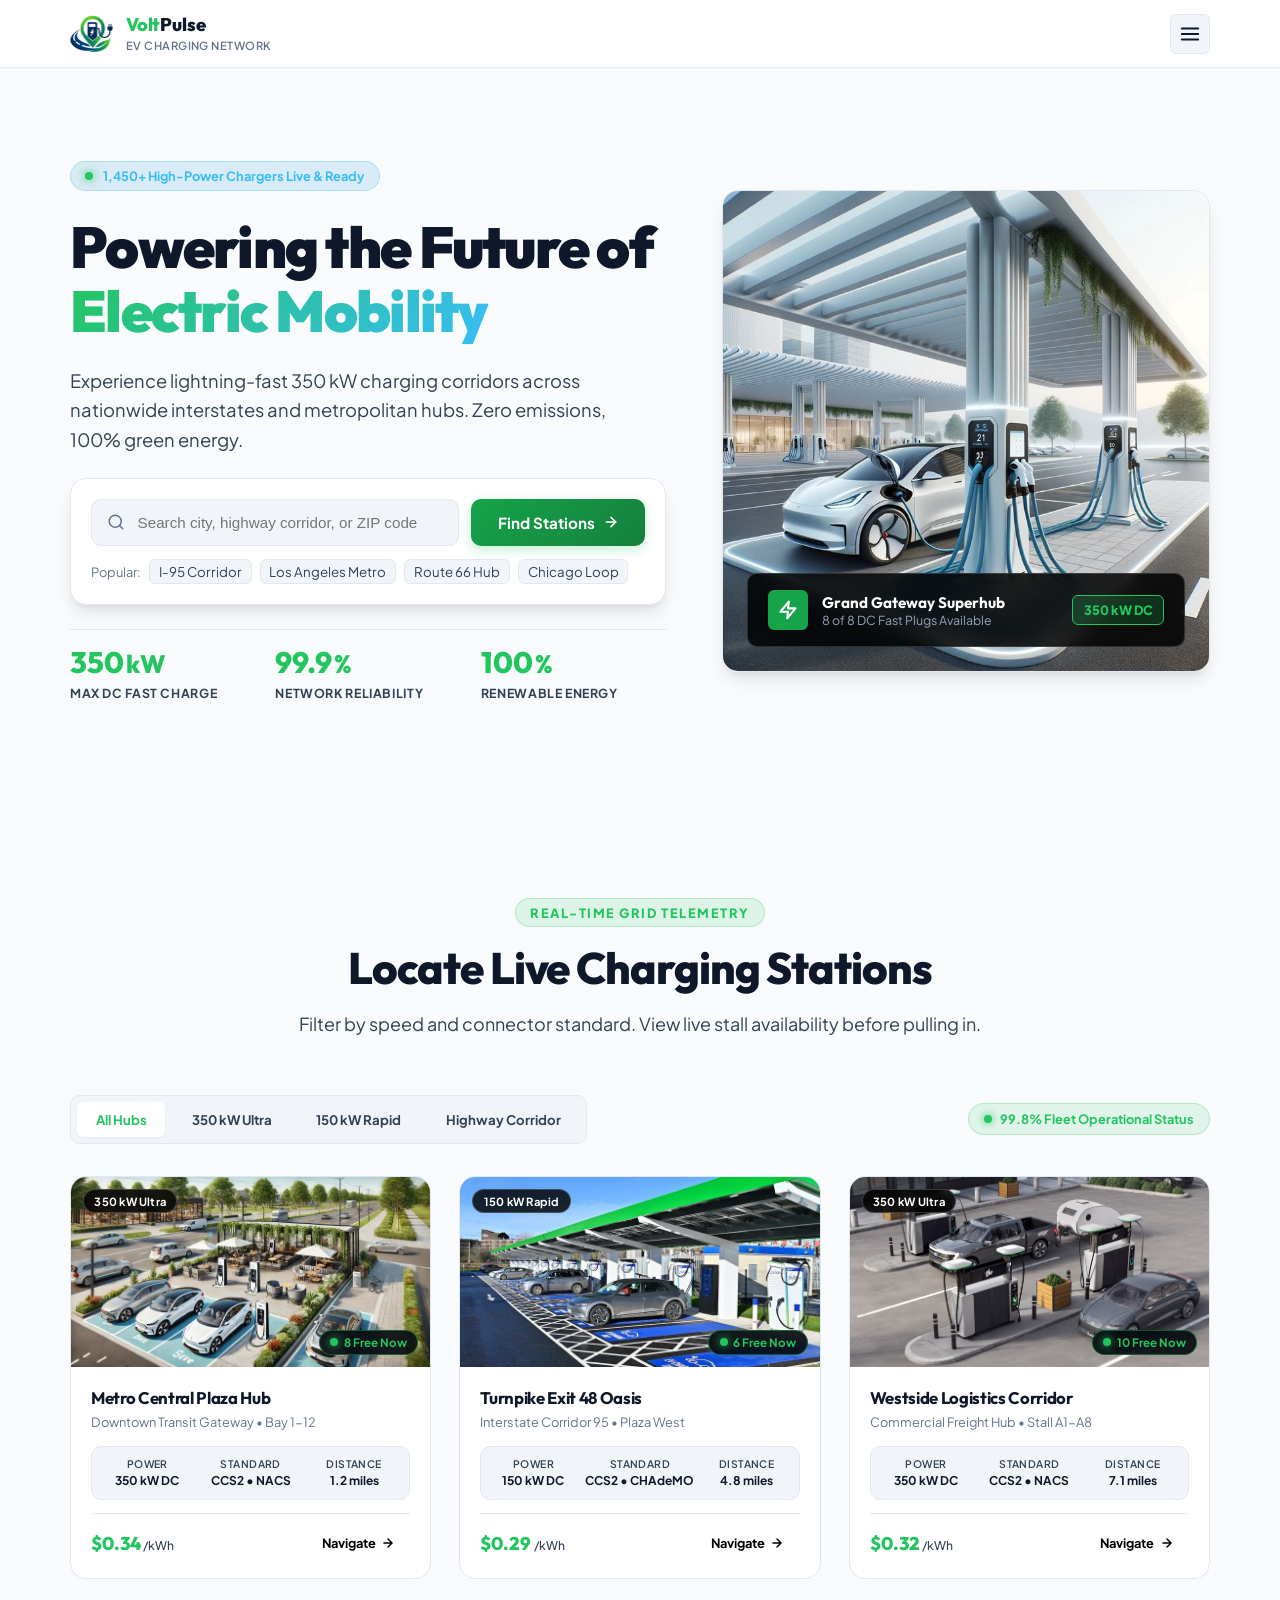
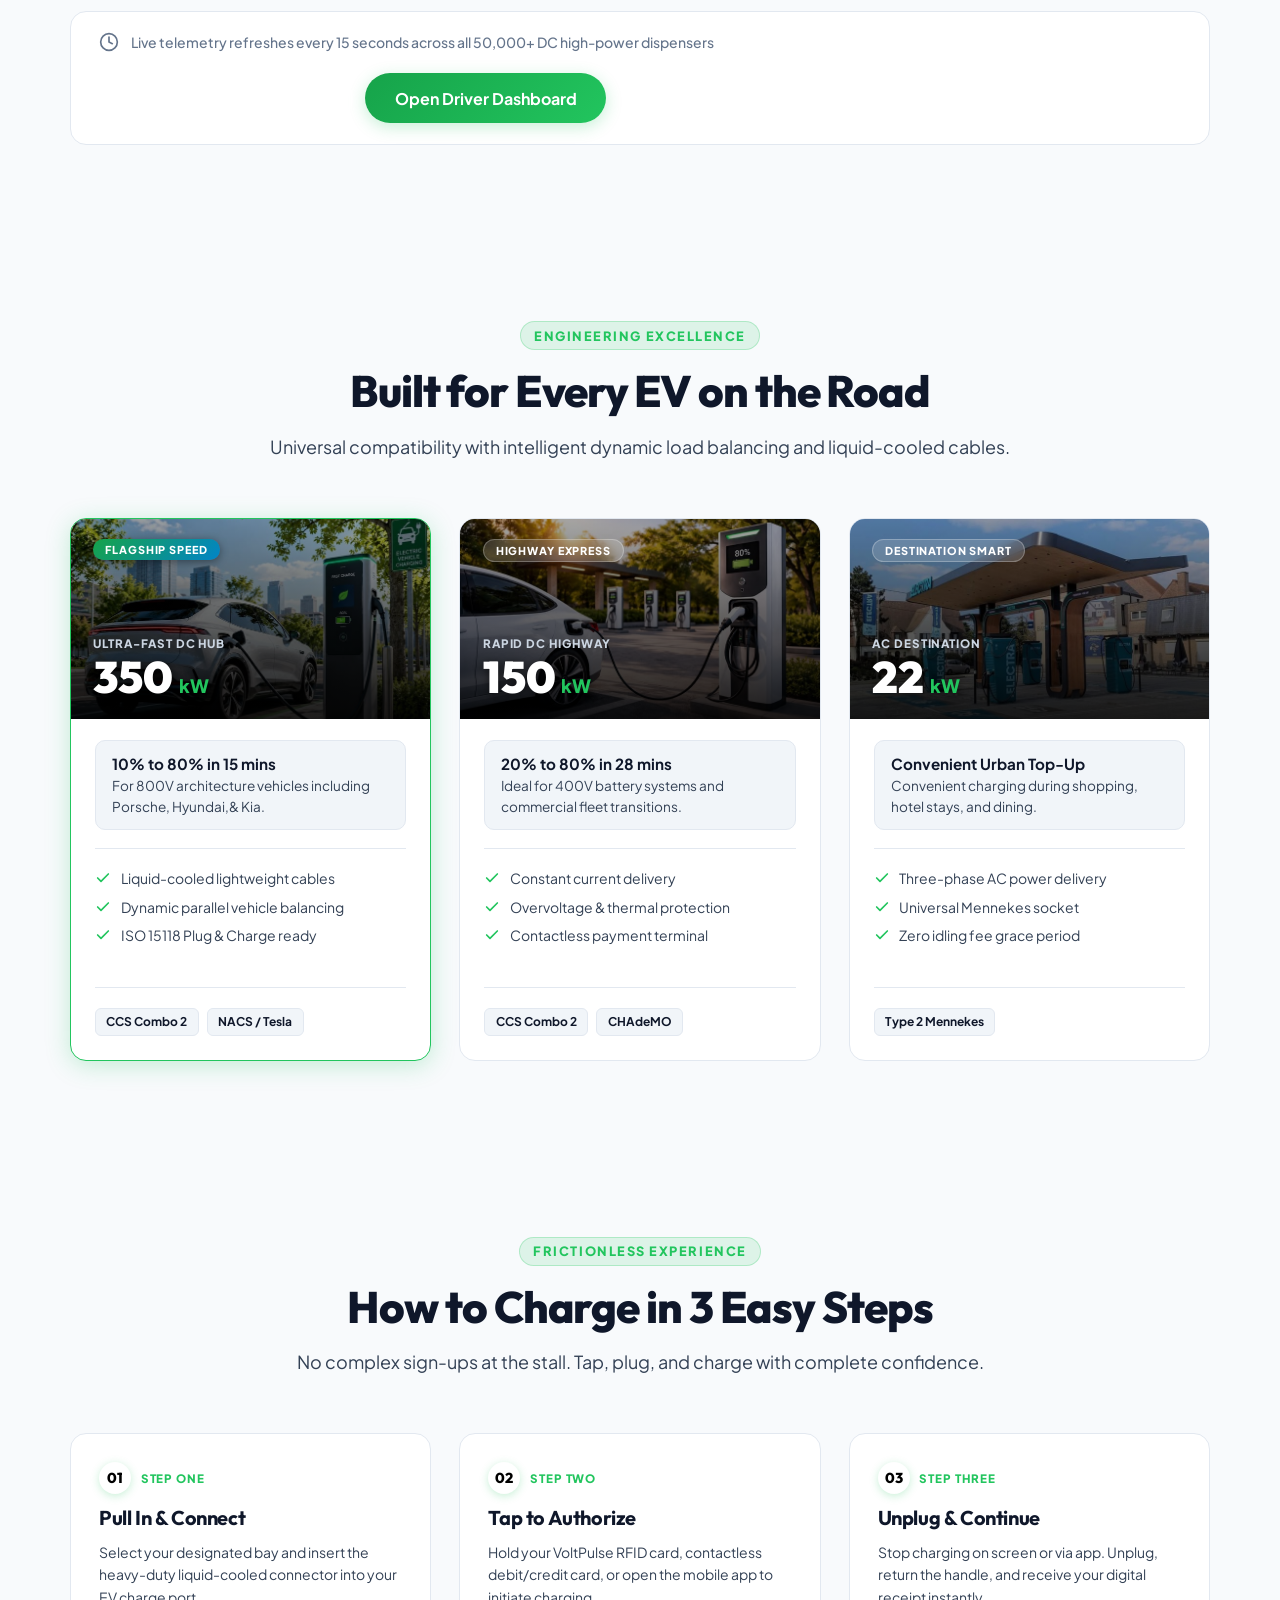
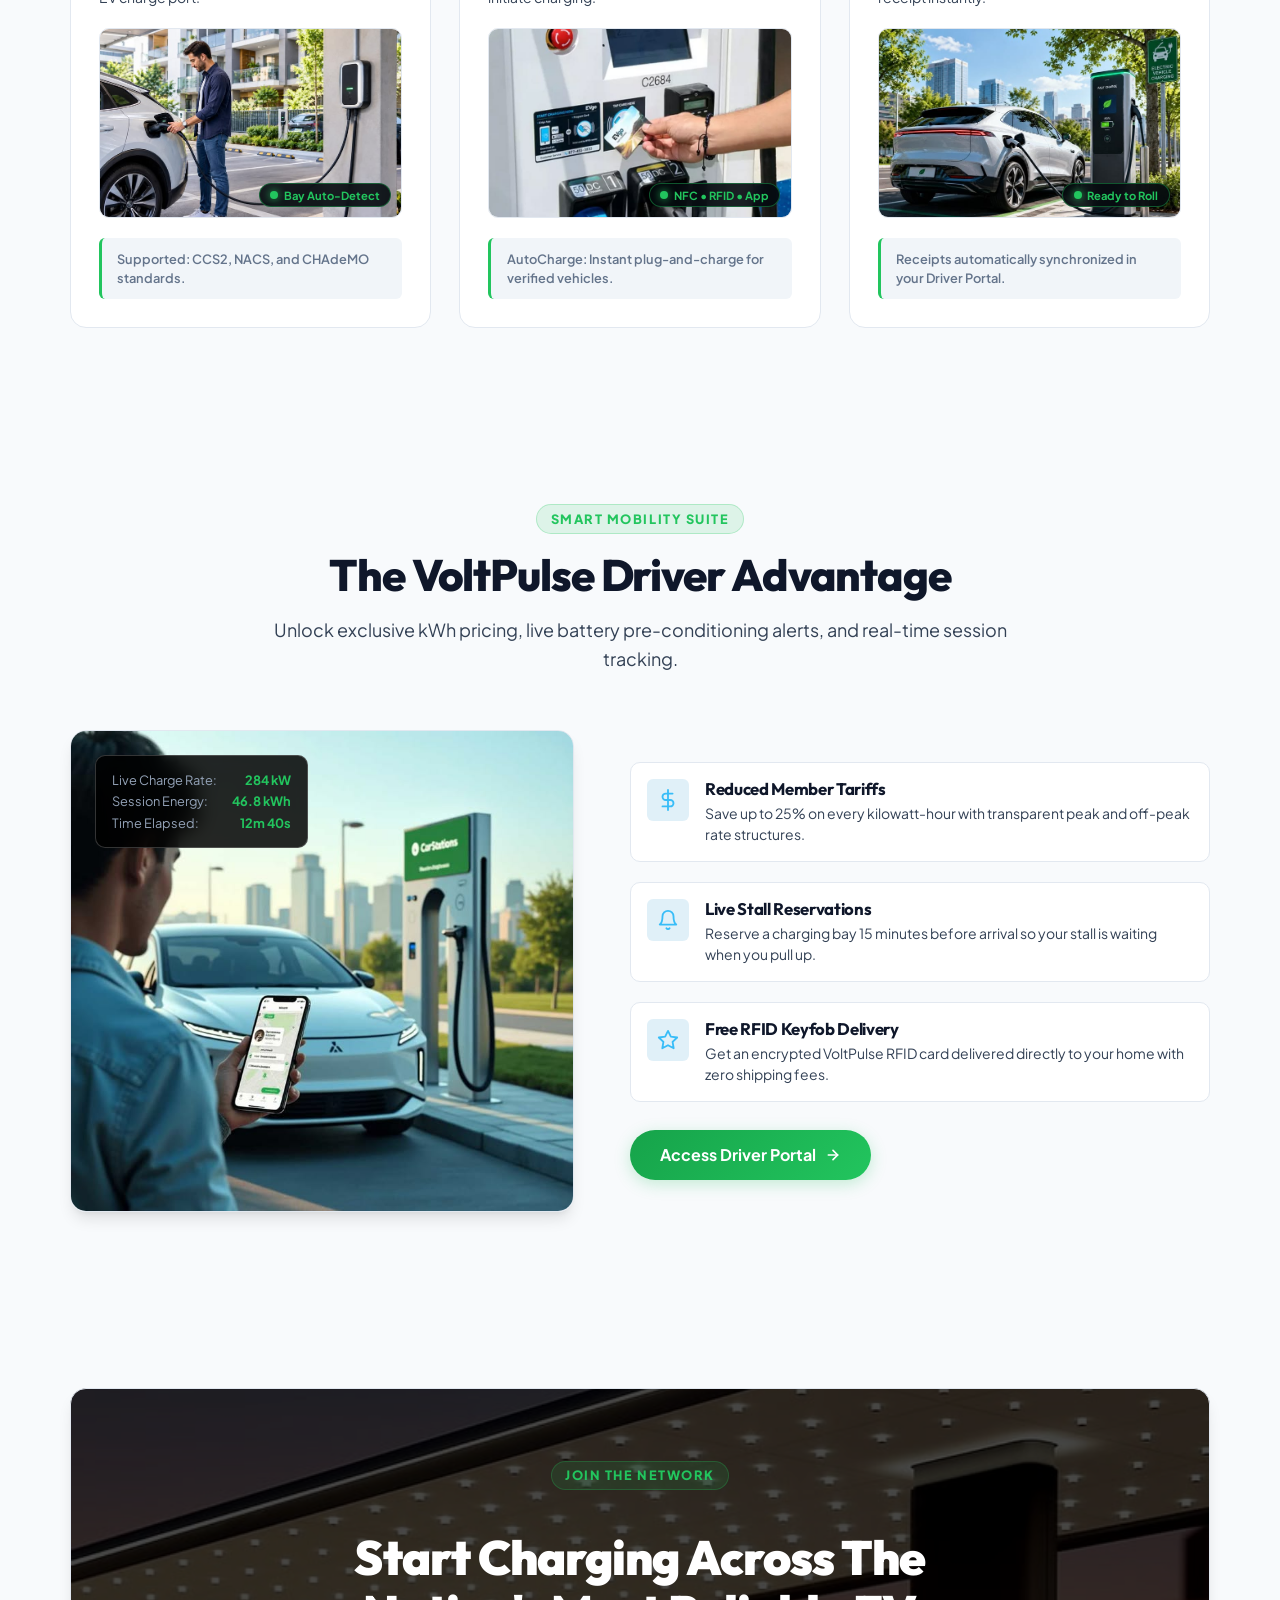
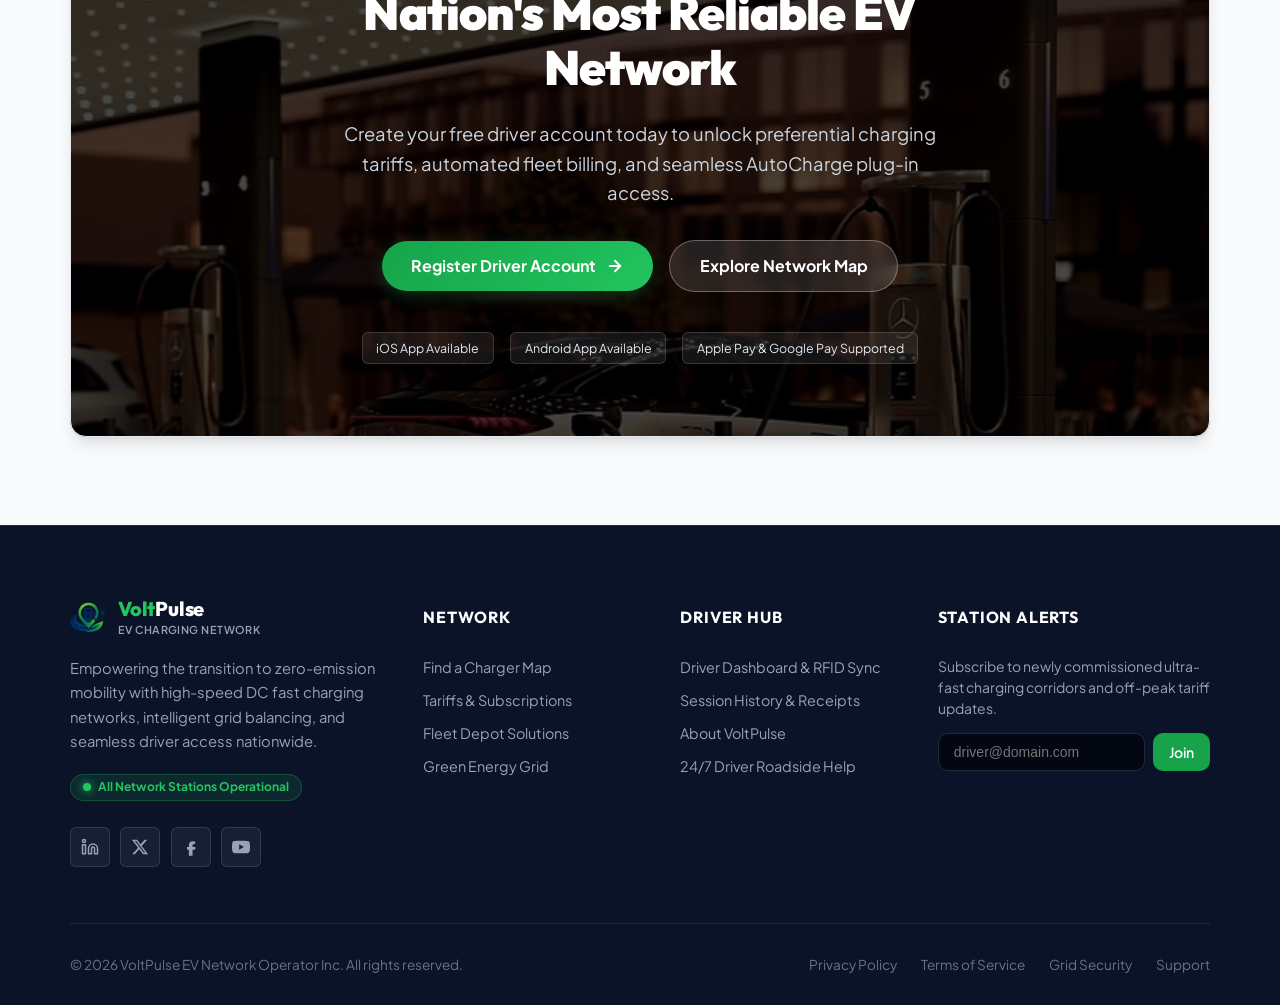
==== index.html @ f1b30164 "first commit" ====
<!DOCTYPE html>
<html lang="en" dir="ltr">

<head>
  <meta charset="UTF-8">
  <meta name="viewport" content="width=device-width, initial-scale=1.0">
  <title>VoltPulse Network | Public EV Charging Station Network Operator</title>
  <meta name="description"
    content="Ultra-fast, reliable 350 kW DC charging stations across highways and metro hubs. Seamless RFID, AutoCharge, and green electricity.">
  <link rel="icon" type="image/png" href="assets/images/icons/favicon.png">
  <link rel="preconnect" href="https://fonts.googleapis.com">
  <link rel="preconnect" href="https://fonts.gstatic.com" crossorigin>
  <link
    href="https://fonts.googleapis.com/css2?family=Outfit:wght@400;500;600;700;800;900&family=Plus+Jakarta+Sans:wght@400;500;600;700;800&display=swap"
    rel="stylesheet">
  <link rel="stylesheet" href="assets/css/style.css">
  <link rel="stylesheet" href="assets/css/responsive.css">
</head>

<body>

  <!-- 1. Global Branded Loader -->
  <div id="global-loader" role="status" aria-label="Loading VoltPulse Network">
    <div class="loader-brand-wrapper">
      <div class="loader-ring"></div>
      <img src="assets/images/logo.png" alt="VoltPulse Brand Logo" class="loader-logo-img">
    </div>
    <div class="loader-text">
      <span>Volt</span>Pulse EV Network
    </div>
  </div>

  <!-- 2. Global Fixed Header -->
  <header class="site-header" id="site-header">
    <div class="header-container">
      <!-- Logo + Brand -->
      <a href="index.html" class="brand-link" aria-label="VoltPulse EV Network Home">
        <img src="assets/images/logo.png" alt="VoltPulse EV Network Logo" class="brand-logo-img">
        <div class="brand-meta">
          <span class="brand-name"><span>Volt</span>Pulse</span>
          <span class="brand-tagline">EV Charging Network</span>
        </div>
      </a>

      <!-- Desktop Navigation: Exactly 6 Nav Items in 1 Line -->
      <nav class="desktop-nav" aria-label="Main Navigation">
        <!-- 1. Home Dropdown (Click Only) -->
        <div class="nav-dropdown-wrapper">
          <button type="button" class="dropdown-toggle-btn" aria-expanded="false" aria-haspopup="true">
            <span>Home</span>
            <svg class="dropdown-icon" viewBox="0 0 20 20" fill="currentColor" aria-hidden="true">
              <path fill-rule="evenodd"
                d="M5.293 7.293a1 1 0 011.414 0L10 10.586l3.293-3.293a1 1 0 111.414 1.414l-4 4a1 1 0 01-1.414 0l-4-4a1 1 0 010-1.414z"
                clip-rule="evenodd" />
            </svg>
          </button>
          <ul class="dropdown-menu">
            <li><a href="index.html" class="dropdown-item-link">Home 1 (Highway & Metro)</a></li>
            <li><a href="home-2.html" class="dropdown-item-link">Home 2 (Fleet & Commercial)</a></li>
          </ul>
        </div>

        <!-- 2. Find Charger -->
        <a href="find-charger.html" class="nav-link">Find Charger</a>

        <!-- 3. Pricing -->
        <a href="pricing.html" class="nav-link">Pricing</a>

        <!-- 4. About (Mandatory) -->
        <a href="about.html" class="nav-link">About</a>

        <!-- 5. Contact -->
        <a href="contact.html" class="nav-link">Contact</a>

        <!-- 6. Dashboard (Next to Contact) -->
        <a href="dashboard.html" class="nav-link">Dashboard</a>
      </nav>

      <!-- Desktop Header Controls: RTL/LTR + Dark Mode + Login Button -->
      <div class="header-actions">
        <!-- RTL Toggle -->
        <button type="button" class="icon-control-btn rtl-toggle-btn" aria-label="Switch text direction">
          <span class="rtl-text-indicator">RTL</span>
        </button>

        <!-- Dark Mode Toggle -->
        <button type="button" class="icon-control-btn theme-toggle-btn" aria-label="Toggle color theme">
          <svg class="theme-moon-icon" viewBox="0 0 24 24" fill="none" stroke="currentColor" stroke-width="2"
            stroke-linecap="round" stroke-linejoin="round" aria-hidden="true">
            <path d="M21 12.79A9 9 0 1 1 11.21 3 7 7 0 0 0 21 12.79z"></path>
          </svg>
          <svg class="theme-sun-icon" viewBox="0 0 24 24" fill="none" stroke="currentColor" stroke-width="2"
            stroke-linecap="round" stroke-linejoin="round" aria-hidden="true" style="display: none;">
            <circle cx="12" cy="12" r="5"></circle>
            <line x1="12" y1="1" x2="12" y2="3"></line>
            <line x1="12" y1="21" x2="12" y2="23"></line>
            <line x1="4.22" y1="4.22" x2="5.64" y2="5.64"></line>
            <line x1="18.36" y1="18.36" x2="19.78" y2="19.78"></line>
            <line x1="1" y1="12" x2="3" y2="12"></line>
            <line x1="21" y1="12" x2="23" y2="12"></line>
            <line x1="4.22" y1="19.78" x2="5.64" y2="18.36"></line>
            <line x1="18.36" y1="5.64" x2="19.78" y2="4.22"></line>
          </svg>
        </button>

        <!-- Login Button -->
        <a href="login.html" class="header-login-btn">
          <svg viewBox="0 0 24 24" fill="none" stroke="currentColor" stroke-width="2.2" stroke-linecap="round"
            stroke-linejoin="round" aria-hidden="true">
            <path d="M15 3h4a2 2 0 0 1 2 2v14a2 2 0 0 1-2 2h-4"></path>
            <polyline points="10 17 15 12 10 7"></polyline>
            <line x1="15" y1="12" x2="3" y2="12"></line>
          </svg>
          <span>Driver Login</span>
        </a>

        <!-- Header Primary CTA Button -->
        <a href="find-charger.html" class="header-cta-btn">
          <svg viewBox="0 0 24 24" fill="none" stroke="currentColor" stroke-width="2.2" stroke-linecap="round"
            stroke-linejoin="round" aria-hidden="true">
            <polygon points="13 2 3 14 12 14 11 22 21 10 12 10 13 2"></polygon>
          </svg>
          <span>Find Charger</span>
        </a>

        <!-- Mobile Menu Toggle Button -->
        <button type="button" class="mobile-menu-btn" id="mobile-menu-open-btn" aria-label="Open mobile navigation menu"
          aria-expanded="false">
          <svg viewBox="0 0 24 24" fill="none" stroke="currentColor" stroke-width="2" stroke-linecap="round"
            stroke-linejoin="round" aria-hidden="true">
            <line x1="3" y1="12" x2="21" y2="12"></line>
            <line x1="3" y1="6" x2="21" y2="6"></line>
            <line x1="3" y1="18" x2="21" y2="18"></line>
          </svg>
        </button>
      </div>
    </div>
  </header>

  <!-- 3. Mobile Navigation Drawer & Backdrop -->
  <div class="mobile-drawer-overlay" id="mobile-drawer-overlay"></div>
  <aside class="mobile-drawer" id="mobile-drawer" aria-label="Mobile Navigation">
    <div class="drawer-header">
      <div class="brand-link">
        <img src="assets/images/logo.png" alt="VoltPulse EV Network Logo" class="brand-logo-img">
        <div class="brand-meta">
          <span class="brand-name"><span>Volt</span>Pulse</span>
          <span class="brand-tagline">EV Charging Network</span>
        </div>
      </div>
      <button type="button" class="drawer-close-btn" id="mobile-menu-close-btn"
        aria-label="Close mobile navigation menu">
        <svg viewBox="0 0 24 24" fill="none" stroke="currentColor" stroke-width="2" stroke-linecap="round"
          stroke-linejoin="round" style="width: 20px; height: 20px;" aria-hidden="true">
          <line x1="18" y1="6" x2="6" y2="18"></line>
          <line x1="6" y1="6" x2="18" y2="18"></line>
        </svg>
      </button>
    </div>

    <div class="drawer-body">
      <ul class="mobile-nav-list">
        <!-- Home Accordion -->
        <li class="mobile-accordion-wrapper">
          <button type="button" class="mobile-accordion-toggle active" aria-expanded="false">
            <span>Home Variations</span>
            <svg class="dropdown-icon accordion-icon" viewBox="0 0 20 20" fill="currentColor"
              style="width: 16px; height: 16px;" aria-hidden="true">
              <path fill-rule="evenodd"
                d="M5.293 7.293a1 1 0 011.414 0L10 10.586l3.293-3.293a1 1 0 111.414 1.414l-4 4a1 1 0 01-1.414 0l-4-4a1 1 0 010-1.414z"
                clip-rule="evenodd" />
            </svg>
          </button>
          <ul class="mobile-accordion-content">
            <li><a href="index.html" class="mobile-sub-link active">Home 1 (Highway & Metro)</a></li>
            <li><a href="home-2.html" class="mobile-sub-link">Home 2 (Fleet & Commercial)</a></li>
          </ul>
        </li>

        <li><a href="find-charger.html" class="mobile-nav-link">Find Charger</a></li>
        <li><a href="pricing.html" class="mobile-nav-link">Pricing</a></li>
        <li><a href="about.html" class="mobile-nav-link">About</a></li>
        <li><a href="contact.html" class="mobile-nav-link">Contact</a></li>
        <li><a href="dashboard.html" class="mobile-nav-link">Dashboard</a></li>
      </ul>

      <div class="drawer-actions">
        <div class="mobile-controls-row">
          <!-- RTL Control -->
          <button type="button" class="mobile-control-item rtl-toggle-btn" aria-label="Toggle text direction">
            <span class="rtl-text-indicator">RTL</span>
            <span>Direction</span>
          </button>

          <!-- Theme Control -->
          <button type="button" class="mobile-control-item theme-toggle-btn" aria-label="Toggle dark mode">
            <svg class="theme-moon-icon" viewBox="0 0 24 24" fill="none" stroke="currentColor" stroke-width="2"
              stroke-linecap="round" stroke-linejoin="round" style="width: 16px; height: 16px;" aria-hidden="true">
              <path d="M21 12.79A9 9 0 1 1 11.21 3 7 7 0 0 0 21 12.79z"></path>
            </svg>
            <svg class="theme-sun-icon" viewBox="0 0 24 24" fill="none" stroke="currentColor" stroke-width="2"
              stroke-linecap="round" stroke-linejoin="round" style="width: 16px; height: 16px; display: none;"
              aria-hidden="true">
              <circle cx="12" cy="12" r="5"></circle>
              <line x1="12" y1="1" x2="12" y2="3"></line>
              <line x1="12" y1="21" x2="12" y2="23"></line>
            </svg>
            <span>Theme</span>
          </button>
        </div>

        <a href="login.html" class="drawer-login-btn">
          <svg viewBox="0 0 24 24" fill="none" stroke="currentColor" stroke-width="2.2" stroke-linecap="round"
            stroke-linejoin="round" style="width: 18px; height: 18px;" aria-hidden="true">
            <path d="M15 3h4a2 2 0 0 1 2 2v14a2 2 0 0 1-2 2h-4"></path>
            <polyline points="10 17 15 12 10 7"></polyline>
            <line x1="15" y1="12" x2="3" y2="12"></line>
          </svg>
          <span>Driver Login / Register</span>
        </a>
      </div>
    </div>
  </aside>

  <!-- MAIN CONTENT: EXACTLY 6 CONTENT SECTIONS -->
  <main id="main-content">

    <!-- =========================================================
         SECTION 1: HERO SECTION WITH LIVE STATION FINDER
         ========================================================= -->
    <section class="hero-section" id="hero">
      <div class="site-container">
        <div class="hero-grid">
          <!-- Text & Search Column -->
          <div class="hero-content">
            <div class="hero-pill-badge">
              <span class="pulse-green"></span>
              <span>1,450+ High-Power Chargers Live & Ready</span>
            </div>

            <h1 class="hero-title">
              Powering the Future of <span class="gradient-text">Electric Mobility</span>
            </h1>

            <p class="hero-desc">
              Experience lightning-fast 350 kW charging corridors across nationwide interstates and metropolitan hubs.
              Zero emissions, 100% green energy.
            </p>

            <!-- Station Quick Search Card -->
            <div class="hero-search-card">
              <form class="hero-search-form" id="hero-search-form">
                <div class="hero-input-wrap">
                  <svg class="hero-input-icon" viewBox="0 0 24 24" fill="none" stroke="currentColor" stroke-width="2"
                    stroke-linecap="round" stroke-linejoin="round" aria-hidden="true">
                    <circle cx="11" cy="11" r="8"></circle>
                    <line x1="21" y1="21" x2="16.65" y2="16.65"></line>
                  </svg>
                  <input type="text" class="hero-search-input" placeholder="Search city, highway corridor, or ZIP code"
                    aria-label="Search EV charging stations">
                </div>
                <button type="submit" class="hero-search-btn">
                  <span>Find Stations</span>
                  <svg viewBox="0 0 24 24" fill="none" stroke="currentColor" stroke-width="2.5" stroke-linecap="round"
                    stroke-linejoin="round" style="width: 16px; height: 16px;" aria-hidden="true">
                    <line x1="5" y1="12" x2="19" y2="12"></line>
                    <polyline points="12 5 19 12 12 19"></polyline>
                  </svg>
                </button>
              </form>

              <!-- Quick City Chips -->
              <div class="hero-search-chips">
                <span>Popular:</span>
                <button type="button" class="chip-tag">I-95 Corridor</button>
                <button type="button" class="chip-tag">Los Angeles Metro</button>
                <button type="button" class="chip-tag">Route 66 Hub</button>
                <button type="button" class="chip-tag">Chicago Loop</button>
              </div>
            </div>

            <!-- Stats Bar -->
            <div class="hero-stats-row">
              <div class="hero-stat-item">
                <div class="hero-stat-number">350<span>kW</span></div>
                <div class="hero-stat-label">Max DC Fast Charge</div>
              </div>
              <div class="hero-stat-item">
                <div class="hero-stat-number">99.9<span>%</span></div>
                <div class="hero-stat-label">Network Reliability</div>
              </div>
              <div class="hero-stat-item">
                <div class="hero-stat-number">100<span>%</span></div>
                <div class="hero-stat-label">Renewable Energy</div>
              </div>
            </div>
          </div>

          <!-- Hero Visual Feature Card -->
          <div class="hero-visual-card">
            <img src="assets/images/hero/p1.jpg" alt="Electric vehicle charging at modern DC fast charging station"
              class="hero-img">
            <div class="hero-floating-badge">
              <div class="badge-station-info">
                <div class="badge-icon-box">
                  <svg viewBox="0 0 24 24" fill="none" stroke="currentColor" stroke-width="2.5" stroke-linecap="round"
                    stroke-linejoin="round" style="width: 20px; height: 20px;" aria-hidden="true">
                    <polygon points="13 2 3 14 12 14 11 22 21 10 12 10 13 2"></polygon>
                  </svg>
                </div>
                <div>
                  <div class="badge-title">Grand Gateway Superhub</div>
                  <div class="badge-sub">8 of 8 DC Fast Plugs Available</div>
                </div>
              </div>
              <div class="badge-speed-pill">350 kW DC</div>
            </div>
          </div>
        </div>
      </div>
    </section>

    <!-- =========================================================
         SECTION 2: INTERACTIVE LIVE NETWORK & STATION LOCATOR
         ========================================================= -->
    <section class="network-section" id="locator">
      <div class="site-container">
        <div class="section-head">
          <div class="section-eyebrow">Real-Time Grid Telemetry</div>
          <h2 class="section-title">Locate Live Charging Stations</h2>
          <p class="section-subtitle">
            Filter by speed and connector standard. View live stall availability before pulling in.
          </p>
        </div>

        <!-- Filter Header -->
        <div class="station-filter-header">
          <div class="filter-tabs" role="tablist" aria-label="Charging Speed Filters">
            <button type="button" class="filter-tab-btn active" data-filter="all" role="tab" aria-selected="true">All
              Hubs</button>
            <button type="button" class="filter-tab-btn" data-filter="ultra" role="tab" aria-selected="false">350 kW
              Ultra</button>
            <button type="button" class="filter-tab-btn" data-filter="rapid" role="tab" aria-selected="false">150 kW
              Rapid</button>
            <button type="button" class="filter-tab-btn" data-filter="corridor" role="tab" aria-selected="false">Highway
              Corridor</button>
          </div>
          <div class="filter-telemetry-badge">
            <span class="status-dot"></span>
            <span>99.8% Fleet Operational Status</span>
          </div>
        </div>

        <!-- 3-Card Interactive Hub Showcase Grid -->
        <div class="station-showcase-grid station-quad-grid">
          <!-- Station Card 1 -->
          <article class="station-hub-card station-item-card" data-type="all ultra">
            <div class="station-card-img-wrap">
              <img src="assets/images/sections/p2.jpg" alt="Metro Central Plaza Hub fast EV charging station"
                class="station-hub-img" loading="lazy">
              <span class="station-img-badge">350 kW Ultra</span>
              <div class="station-avail-tag">
                <span class="status-dot"></span>
                <span>8 Free Now</span>
              </div>
            </div>
            <div class="station-card-body">
              <div class="station-card-info-top">
                <h3 class="station-card-title">Metro Central Plaza Hub</h3>
                <p class="station-card-loc">Downtown Transit Gateway &bull; Bay 1-12</p>
              </div>
              <div class="station-card-specs">
                <div class="spec-chip">
                  <span class="spec-label">Power</span>
                  <strong class="spec-val">350 kW DC</strong>
                </div>
                <div class="spec-chip">
                  <span class="spec-label">Standard</span>
                  <strong class="spec-val">CCS2 &bull; NACS</strong>
                </div>
                <div class="spec-chip">
                  <span class="spec-label">Distance</span>
                  <strong class="spec-val">1.2 miles</strong>
                </div>
              </div>
              <div class="station-card-footer">
                <div class="station-rate-text">
                  <span class="rate-amount">$0.34</span><span class="rate-unit">/kWh</span>
                </div>
                <a href="find-charger.html" class="station-card-btn" aria-label="Navigate to Metro Central Plaza Hub">
                  <span>Navigate</span>
                  <svg width="14" height="14" viewBox="0 0 24 24" fill="none" stroke="currentColor" stroke-width="2.5"
                    stroke-linecap="round" stroke-linejoin="round" aria-hidden="true">
                    <path d="M5 12h14M12 5l7 7-7 7" />
                  </svg>
                </a>
              </div>
            </div>
          </article>

          <!-- Station Card 2 -->
          <article class="station-hub-card station-item-card" data-type="all rapid corridor">
            <div class="station-card-img-wrap">
              <img src="assets/images/sections/p3.jpg" alt="Turnpike Exit 48 Oasis rapid EV charging station"
                class="station-hub-img" loading="lazy">
              <span class="station-img-badge">150 kW Rapid</span>
              <div class="station-avail-tag">
                <span class="status-dot"></span>
                <span>6 Free Now</span>
              </div>
            </div>
            <div class="station-card-body">
              <div class="station-card-info-top">
                <h3 class="station-card-title">Turnpike Exit 48 Oasis</h3>
                <p class="station-card-loc">Interstate Corridor 95 &bull; Plaza West</p>
              </div>
              <div class="station-card-specs">
                <div class="spec-chip">
                  <span class="spec-label">Power</span>
                  <strong class="spec-val">150 kW DC</strong>
                </div>
                <div class="spec-chip">
                  <span class="spec-label">Standard</span>
                  <strong class="spec-val">CCS2 &bull; CHAdeMO</strong>
                </div>
                <div class="spec-chip">
                  <span class="spec-label">Distance</span>
                  <strong class="spec-val">4.8 miles</strong>
                </div>
              </div>
              <div class="station-card-footer">
                <div class="station-rate-text">
                  <span class="rate-amount">$0.29</span><span class="rate-unit">/kWh</span>
                </div>
                <a href="find-charger.html" class="station-card-btn" aria-label="Navigate to Turnpike Exit 48 Oasis">
                  <span>Navigate</span>
                  <svg width="14" height="14" viewBox="0 0 24 24" fill="none" stroke="currentColor" stroke-width="2.5"
                    stroke-linecap="round" stroke-linejoin="round" aria-hidden="true">
                    <path d="M5 12h14M12 5l7 7-7 7" />
                  </svg>
                </a>
              </div>
            </div>
          </article>

          <!-- Station Card 3 -->
          <article class="station-hub-card station-item-card" data-type="all ultra corridor">
            <div class="station-card-img-wrap">
              <img src="assets/images/sections/p4.jpg" alt="Westside Logistics Corridor ultra-fast EV charging station"
                class="station-hub-img" loading="lazy">
              <span class="station-img-badge">350 kW Ultra</span>
              <div class="station-avail-tag">
                <span class="status-dot"></span>
                <span>10 Free Now</span>
              </div>
            </div>
            <div class="station-card-body">
              <div class="station-card-info-top">
                <h3 class="station-card-title">Westside Logistics Corridor</h3>
                <p class="station-card-loc">Commercial Freight Hub &bull; Stall A1-A8</p>
              </div>
              <div class="station-card-specs">
                <div class="spec-chip">
                  <span class="spec-label">Power</span>
                  <strong class="spec-val">350 kW DC</strong>
                </div>
                <div class="spec-chip">
                  <span class="spec-label">Standard</span>
                  <strong class="spec-val">CCS2 &bull; NACS</strong>
                </div>
                <div class="spec-chip">
                  <span class="spec-label">Distance</span>
                  <strong class="spec-val">7.1 miles</strong>
                </div>
              </div>
              <div class="station-card-footer">
                <div class="station-rate-text">
                  <span class="rate-amount">$0.32</span><span class="rate-unit">/kWh</span>
                </div>
                <a href="find-charger.html" class="station-card-btn"
                  aria-label="Navigate to Westside Logistics Corridor">
                  <span>Navigate</span>
                  <svg width="14" height="14" viewBox="0 0 24 24" fill="none" stroke="currentColor" stroke-width="2.5"
                    stroke-linecap="round" stroke-linejoin="round" aria-hidden="true">
                    <path d="M5 12h14M12 5l7 7-7 7" />
                  </svg>
                </a>
              </div>
            </div>
          </article>

          <!-- Station Card 4 -->
          <article class="station-hub-card station-item-card" data-type="ultra corridor">
            <div class="station-card-img-wrap">
              <img src="assets/images/sections/p5.jpg" alt="Coastal Highway Travel Plaza ultra-fast EV charging station"
                class="station-hub-img" loading="lazy">
              <span class="station-img-badge">350 kW Ultra</span>
              <div class="station-avail-tag">
                <span class="status-dot"></span>
                <span>12 Free Now</span>
              </div>
            </div>
            <div class="station-card-body">
              <div class="station-card-info-top">
                <h3 class="station-card-title">Coastal Highway Travel Plaza</h3>
                <p class="station-card-loc">Scenic Coastal Route 101 &bull; Canopy North</p>
              </div>
              <div class="station-card-specs">
                <div class="spec-chip">
                  <span class="spec-label">Power</span>
                  <strong class="spec-val">350 kW DC</strong>
                </div>
                <div class="spec-chip">
                  <span class="spec-label">Standard</span>
                  <strong class="spec-val">CCS2 &bull; NACS</strong>
                </div>
                <div class="spec-chip">
                  <span class="spec-label">Distance</span>
                  <strong class="spec-val">9.4 miles</strong>
                </div>
              </div>
              <div class="station-card-footer">
                <div class="station-rate-text">
                  <span class="rate-amount">$0.35</span><span class="rate-unit">/kWh</span>
                </div>
                <a href="find-charger.html" class="station-card-btn"
                  aria-label="Navigate to Coastal Highway Travel Plaza">
                  <span>Navigate</span>
                  <svg width="14" height="14" viewBox="0 0 24 24" fill="none" stroke="currentColor" stroke-width="2.5"
                    stroke-linecap="round" stroke-linejoin="round" aria-hidden="true">
                    <path d="M5 12h14M12 5l7 7-7 7" />
                  </svg>
                </a>
              </div>
            </div>
          </article>

          <!-- Station Card 5 -->
          <article class="station-hub-card station-item-card" data-type="rapid">
            <div class="station-card-img-wrap">
              <img src="assets/images/sections/p6.jpg" alt="Summit Pass Energy Oasis rapid EV charging station"
                class="station-hub-img" loading="lazy">
              <span class="station-img-badge">150 kW Rapid</span>
              <div class="station-avail-tag">
                <span class="status-dot"></span>
                <span>5 Free Now</span>
              </div>
            </div>
            <div class="station-card-body">
              <div class="station-card-info-top">
                <h3 class="station-card-title">Summit Pass Energy Oasis</h3>
                <p class="station-card-loc">Mountain Gateway Route 40 &bull; Canopy B</p>
              </div>
              <div class="station-card-specs">
                <div class="spec-chip">
                  <span class="spec-label">Power</span>
                  <strong class="spec-val">150 kW DC</strong>
                </div>
                <div class="spec-chip">
                  <span class="spec-label">Standard</span>
                  <strong class="spec-val">CCS2 &bull; CHAdeMO</strong>
                </div>
                <div class="spec-chip">
                  <span class="spec-label">Distance</span>
                  <strong class="spec-val">14.2 miles</strong>
                </div>
              </div>
              <div class="station-card-footer">
                <div class="station-rate-text">
                  <span class="rate-amount">$0.28</span><span class="rate-unit">/kWh</span>
                </div>
                <a href="find-charger.html" class="station-card-btn" aria-label="Navigate to Summit Pass Energy Oasis">
                  <span>Navigate</span>
                  <svg width="14" height="14" viewBox="0 0 24 24" fill="none" stroke="currentColor" stroke-width="2.5"
                    stroke-linecap="round" stroke-linejoin="round" aria-hidden="true">
                    <path d="M5 12h14M12 5l7 7-7 7" />
                  </svg>
                </a>
              </div>
            </div>
          </article>

          <!-- Station Card 6 -->
          <article class="station-hub-card station-item-card" data-type="rapid">
            <div class="station-card-img-wrap">
              <img src="assets/images/sections/p7.jpg" alt="Cross-State Junction Hub rapid EV charging station"
                class="station-hub-img" loading="lazy">
              <span class="station-img-badge">150 kW Rapid</span>
              <div class="station-avail-tag">
                <span class="status-dot"></span>
                <span>7 Free Now</span>
              </div>
            </div>
            <div class="station-card-body">
              <div class="station-card-info-top">
                <h3 class="station-card-title">Cross-State Junction Hub</h3>
                <p class="station-card-loc">Interstate Transit Interchange &bull; Terminal East</p>
              </div>
              <div class="station-card-specs">
                <div class="spec-chip">
                  <span class="spec-label">Power</span>
                  <strong class="spec-val">150 kW DC</strong>
                </div>
                <div class="spec-chip">
                  <span class="spec-label">Standard</span>
                  <strong class="spec-val">CCS2 &bull; NACS</strong>
                </div>
                <div class="spec-chip">
                  <span class="spec-label">Distance</span>
                  <strong class="spec-val">18.5 miles</strong>
                </div>
              </div>
              <div class="station-card-footer">
                <div class="station-rate-text">
                  <span class="rate-amount">$0.30</span><span class="rate-unit">/kWh</span>
                </div>
                <a href="find-charger.html" class="station-card-btn" aria-label="Navigate to Cross-State Junction Hub">
                  <span>Navigate</span>
                  <svg width="14" height="14" viewBox="0 0 24 24" fill="none" stroke="currentColor" stroke-width="2.5"
                    stroke-linecap="round" stroke-linejoin="round" aria-hidden="true">
                    <path d="M5 12h14M12 5l7 7-7 7" />
                  </svg>
                </a>
              </div>
            </div>
          </article>
        </div>


        <!-- Station Action Strip -->
        <div class="station-action-strip">
          <div class="station-action-info">
            <svg width="20" height="20" viewBox="0 0 24 24" fill="none" stroke="currentColor" stroke-width="2"
              stroke-linecap="round" stroke-linejoin="round" class="text-primary" aria-hidden="true">
              <circle cx="12" cy="12" r="10" />
              <path d="M12 6v6l4 2" />
            </svg>
            <span>Live telemetry refreshes every 15 seconds across all 50,000+ DC high-power dispensers</span>
          </div>
          <div class="station-action-buttons">
            <a href="find-charger.html" class="cta-secondary-btn">
              <span>View Full Interactive Map</span>
            </a>
            <a href="dashboard.html" class="cta-primary-btn">
              <span>Open Driver Dashboard</span>
            </a>
          </div>
        </div>
      </div>
    </section>

    <!-- =========================================================
         SECTION 3: CHARGING POWER, SPEED & CONNECTOR COMPATIBILITY
         ========================================================= -->
    <section class="network-section" id="power-connectors">
      <div class="site-container">
        <div class="section-head">
          <div class="section-eyebrow">Engineering Excellence</div>
          <h2 class="section-title">Built for Every EV on the Road</h2>
          <p class="section-subtitle">
            Universal compatibility with intelligent dynamic load balancing and liquid-cooled cables.
          </p>
        </div>

        <div class="power-tier-grid">
          <!-- Card 1: 350 kW Ultra-Fast (Featured) -->
          <article class="power-card featured">
            <div class="power-card-media">
              <img src="assets/images/sections/p8.jpg"
                alt="350 kW Ultra-Fast DC EV Charging Hub with liquid cooled cables" class="power-media-img"
                loading="lazy">
              <div class="power-media-gradient"></div>
              <div class="power-media-content">
                <span class="power-badge-featured">Flagship Speed</span>
                <div class="power-media-meta">
                  <div class="power-level-tag">Ultra-Fast DC Hub</div>
                  <div class="power-kw-display">
                    <span class="power-number">350</span>
                    <span class="power-unit">kW</span>
                  </div>
                </div>
              </div>
            </div>
            <div class="power-card-body">
              <div class="power-charge-time">
                <strong>10% to 80% in 15 mins</strong>
                For 800V architecture vehicles including Porsche, Hyundai,& Kia.
              </div>
              <ul class="power-specs-list">
                <li class="power-spec-item">
                  <svg viewBox="0 0 24 24" fill="none" stroke="currentColor" stroke-width="2.5" stroke-linecap="round"
                    stroke-linejoin="round" aria-hidden="true">
                    <polyline points="20 6 9 17 4 12"></polyline>
                  </svg>
                  <span>Liquid-cooled lightweight cables</span>
                </li>
                <li class="power-spec-item">
                  <svg viewBox="0 0 24 24" fill="none" stroke="currentColor" stroke-width="2.5" stroke-linecap="round"
                    stroke-linejoin="round" aria-hidden="true">
                    <polyline points="20 6 9 17 4 12"></polyline>
                  </svg>
                  <span>Dynamic parallel vehicle balancing</span>
                </li>
                <li class="power-spec-item">
                  <svg viewBox="0 0 24 24" fill="none" stroke="currentColor" stroke-width="2.5" stroke-linecap="round"
                    stroke-linejoin="round" aria-hidden="true">
                    <polyline points="20 6 9 17 4 12"></polyline>
                  </svg>
                  <span>ISO 15118 Plug & Charge ready</span>
                </li>
              </ul>
              <div class="power-connectors-row">
                <span class="connector-chip">CCS Combo 2</span>
                <span class="connector-chip">NACS / Tesla</span>
              </div>
            </div>
          </article>

          <!-- Card 2: 150 kW Rapid -->
          <article class="power-card">
            <div class="power-card-media">
              <img src="assets/images/sections/p9.jpg" alt="150 kW Rapid DC Highway EV charging station"
                class="power-media-img" loading="lazy">
              <div class="power-media-gradient"></div>
              <div class="power-media-content">
                <span class="power-badge-subtle">Highway Express</span>
                <div class="power-media-meta">
                  <div class="power-level-tag">Rapid DC Highway</div>
                  <div class="power-kw-display">
                    <span class="power-number">150</span>
                    <span class="power-unit">kW</span>
                  </div>
                </div>
              </div>
            </div>
            <div class="power-card-body">
              <div class="power-charge-time">
                <strong>20% to 80% in 28 mins</strong>
                Ideal for 400V battery systems and commercial fleet transitions.
              </div>
              <ul class="power-specs-list">
                <li class="power-spec-item">
                  <svg viewBox="0 0 24 24" fill="none" stroke="currentColor" stroke-width="2.5" stroke-linecap="round"
                    stroke-linejoin="round" aria-hidden="true">
                    <polyline points="20 6 9 17 4 12"></polyline>
                  </svg>
                  <span>Constant current delivery</span>
                </li>
                <li class="power-spec-item">
                  <svg viewBox="0 0 24 24" fill="none" stroke="currentColor" stroke-width="2.5" stroke-linecap="round"
                    stroke-linejoin="round" aria-hidden="true">
                    <polyline points="20 6 9 17 4 12"></polyline>
                  </svg>
                  <span>Overvoltage & thermal protection</span>
                </li>
                <li class="power-spec-item">
                  <svg viewBox="0 0 24 24" fill="none" stroke="currentColor" stroke-width="2.5" stroke-linecap="round"
                    stroke-linejoin="round" aria-hidden="true">
                    <polyline points="20 6 9 17 4 12"></polyline>
                  </svg>
                  <span>Contactless payment terminal</span>
                </li>
              </ul>
              <div class="power-connectors-row">
                <span class="connector-chip">CCS Combo 2</span>
                <span class="connector-chip">CHAdeMO</span>
              </div>
            </div>
          </article>

          <!-- Card 3: 22 kW Destination -->
          <article class="power-card">
            <div class="power-card-media">
              <img src="assets/images/sections/p10.jpg"
                alt="22 kW Destination AC EV charger for urban shopping and hotels" class="power-media-img"
                loading="lazy">
              <div class="power-media-gradient"></div>
              <div class="power-media-content">
                <span class="power-badge-subtle">Destination Smart</span>
                <div class="power-media-meta">
                  <div class="power-level-tag">AC Destination</div>
                  <div class="power-kw-display">
                    <span class="power-number">22</span>
                    <span class="power-unit">kW</span>
                  </div>
                </div>
              </div>
            </div>
            <div class="power-card-body">
              <div class="power-charge-time">
                <strong>Convenient Urban Top-Up</strong>
                Convenient charging during shopping, hotel stays, and dining.
              </div>
              <ul class="power-specs-list">
                <li class="power-spec-item">
                  <svg viewBox="0 0 24 24" fill="none" stroke="currentColor" stroke-width="2.5" stroke-linecap="round"
                    stroke-linejoin="round" aria-hidden="true">
                    <polyline points="20 6 9 17 4 12"></polyline>
                  </svg>
                  <span>Three-phase AC power delivery</span>
                </li>
                <li class="power-spec-item">
                  <svg viewBox="0 0 24 24" fill="none" stroke="currentColor" stroke-width="2.5" stroke-linecap="round"
                    stroke-linejoin="round" aria-hidden="true">
                    <polyline points="20 6 9 17 4 12"></polyline>
                  </svg>
                  <span>Universal Mennekes socket</span>
                </li>
                <li class="power-spec-item">
                  <svg viewBox="0 0 24 24" fill="none" stroke="currentColor" stroke-width="2.5" stroke-linecap="round"
                    stroke-linejoin="round" aria-hidden="true">
                    <polyline points="20 6 9 17 4 12"></polyline>
                  </svg>
                  <span>Zero idling fee grace period</span>
                </li>
              </ul>
              <div class="power-connectors-row">
                <span class="connector-chip">Type 2 Mennekes</span>
              </div>
            </div>
          </article>
        </div>
      </div>
    </section>

    <!-- =========================================================
         SECTION 4: HOW TO CHARGE (3-STEP PROCESS)
         ========================================================= -->
    <section class="network-section" id="how-it-works">
      <div class="site-container">
        <div class="section-head">
          <div class="section-eyebrow">Frictionless Experience</div>
          <h2 class="section-title">How to Charge in 3 Easy Steps</h2>
          <p class="section-subtitle">
            No complex sign-ups at the stall. Tap, plug, and charge with complete confidence.
          </p>
        </div>

        <div class="process-grid">
          <!-- Step 1 -->
          <article class="process-card">
            <div class="process-card-header">
              <div class="process-step-badge">
                <span class="step-num-pill">01</span>
                <span class="step-label">Step One</span>
              </div>
              <h3 class="process-card-title">Pull In & Connect</h3>
              <p class="process-card-desc">
                Select your designated bay and insert the heavy-duty liquid-cooled connector into your EV charge port.
              </p>
            </div>

            <!-- Framed Process Action Image -->
            <div class="process-card-visual">
              <img src="assets/images/sections/p11.jpg"
                alt="Driver inserting high power charging connector into electric vehicle charge port"
                class="process-step-img" loading="lazy">
              <div class="process-visual-tag">
                <span class="status-dot"></span>
                <span>Bay Auto-Detect</span>
              </div>
            </div>

            <div class="process-tip">
              Supported: CCS2, NACS, and CHAdeMO standards.
            </div>
          </article>

          <!-- Step 2 -->
          <article class="process-card">
            <div class="process-card-header">
              <div class="process-step-badge">
                <span class="step-num-pill">02</span>
                <span class="step-label">Step Two</span>
              </div>
              <h3 class="process-card-title">Tap to Authorize</h3>
              <p class="process-card-desc">
                Hold your VoltPulse RFID card, contactless debit/credit card, or open the mobile app to initiate
                charging.
              </p>
            </div>

            <!-- Framed Process Action Image -->
            <div class="process-card-visual">
              <img src="assets/images/sections/p12.jpg"
                alt="Contactless payment tap to authorize instant charging at EV dispenser" class="process-step-img"
                loading="lazy">
              <div class="process-visual-tag">
                <span class="status-dot"></span>
                <span>NFC &bull; RFID &bull; App</span>
              </div>
            </div>

            <div class="process-tip">
              AutoCharge: Instant plug-and-charge for verified vehicles.
            </div>
          </article>

          <!-- Step 3 -->
          <article class="process-card">
            <div class="process-card-header">
              <div class="process-step-badge">
                <span class="step-num-pill">03</span>
                <span class="step-label">Step Three</span>
              </div>
              <h3 class="process-card-title">Unplug & Continue</h3>
              <p class="process-card-desc">
                Stop charging on screen or via app. Unplug, return the handle, and receive your digital receipt
                instantly.
              </p>
            </div>

            <!-- Framed Process Action Image -->
            <div class="process-card-visual">
              <img src="assets/images/sections/p13.jpg"
                alt="Electric vehicle departing fully charged on the open highway" class="process-step-img"
                loading="lazy">
              <div class="process-visual-tag">
                <span class="status-dot"></span>
                <span>Ready to Roll</span>
              </div>
            </div>

            <div class="process-tip">
              Receipts automatically synchronized in your Driver Portal.
            </div>
          </article>
        </div>
      </div>
    </section>

    <!-- =========================================================
         SECTION 5: DRIVER MEMBERSHIP & MOBILE APP FEATURES
         ========================================================= -->
    <section class="network-section" id="driver-app">
      <div class="site-container">
        <div class="section-head">
          <div class="section-eyebrow">Smart Mobility Suite</div>
          <h2 class="section-title">The VoltPulse Driver Advantage</h2>
          <p class="section-subtitle">
            Unlock exclusive kWh pricing, live battery pre-conditioning alerts, and real-time session tracking.
          </p>
        </div>

        <div class="app-showcase-grid">
          <!-- App Visual & Telemetry Card -->
          <div class="app-visual-column">
            <img src="assets/images/sections/p14.jpg"
              alt="Driver monitoring live EV charging session on mobile application" class="app-screenshot-img">
            <div class="app-floating-telemetry">
              <div class="telemetry-row">
                <span class="telemetry-label">Live Charge Rate:</span>
                <span class="telemetry-value">284 kW</span>
              </div>
              <div class="telemetry-row">
                <span class="telemetry-label">Session Energy:</span>
                <span class="telemetry-value">46.8 kWh</span>
              </div>
              <div class="telemetry-row">
                <span class="telemetry-label">Time Elapsed:</span>
                <span class="telemetry-value">12m 40s</span>
              </div>
            </div>
          </div>

          <!-- Perks & Value List -->
          <div class="app-perks-column">
            <div class="perks-list">
              <!-- Perk 1 -->
              <div class="perk-item">
                <div class="perk-icon-wrap">
                  <svg viewBox="0 0 24 24" fill="none" stroke="currentColor" stroke-width="2" stroke-linecap="round"
                    stroke-linejoin="round" aria-hidden="true">
                    <line x1="12" y1="1" x2="12" y2="23"></line>
                    <path d="M17 5H9.5a3.5 3.5 0 0 0 0 7h5a3.5 3.5 0 0 1 0 7H6"></path>
                  </svg>
                </div>
                <div>
                  <h3 class="perk-title">Reduced Member Tariffs</h3>
                  <p class="perk-desc">
                    Save up to 25% on every kilowatt-hour with transparent peak and off-peak rate structures.
                  </p>
                </div>
              </div>

              <!-- Perk 2 -->
              <div class="perk-item">
                <div class="perk-icon-wrap">
                  <svg viewBox="0 0 24 24" fill="none" stroke="currentColor" stroke-width="2" stroke-linecap="round"
                    stroke-linejoin="round" aria-hidden="true">
                    <path d="M18 8A6 6 0 0 0 6 8c0 7-3 9-3 9h18s-3-2-3-9"></path>
                    <path d="M13.73 21a2 2 0 0 1-3.46 0"></path>
                  </svg>
                </div>
                <div>
                  <h3 class="perk-title">Live Stall Reservations</h3>
                  <p class="perk-desc">
                    Reserve a charging bay 15 minutes before arrival so your stall is waiting when you pull up.
                  </p>
                </div>
              </div>

              <!-- Perk 3 -->
              <div class="perk-item">
                <div class="perk-icon-wrap">
                  <svg viewBox="0 0 24 24" fill="none" stroke="currentColor" stroke-width="2" stroke-linecap="round"
                    stroke-linejoin="round" aria-hidden="true">
                    <polygon
                      points="12 2 15.09 8.26 22 9.27 17 14.14 18.18 21.02 12 17.77 5.82 21.02 7 14.14 2 9.27 8.91 8.26 12 2">
                    </polygon>
                  </svg>
                </div>
                <div>
                  <h3 class="perk-title">Free RFID Keyfob Delivery</h3>
                  <p class="perk-desc">
                    Get an encrypted VoltPulse RFID card delivered directly to your home with zero shipping fees.
                  </p>
                </div>
              </div>
            </div>

            <div>
              <a href="login.html" class="cta-primary-btn">
                <span>Access Driver Portal</span>
                <svg viewBox="0 0 24 24" fill="none" stroke="currentColor" stroke-width="2.5" stroke-linecap="round"
                  stroke-linejoin="round" style="width: 16px; height: 16px;" aria-hidden="true">
                  <line x1="5" y1="12" x2="19" y2="12"></line>
                  <polyline points="12 5 19 12 12 19"></polyline>
                </svg>
              </a>
            </div>
          </div>
        </div>
      </div>
    </section>

    <!-- =========================================================
         SECTION 6: FINAL CTA FOR DRIVER REGISTRATION & APP DOWNLOAD
         (Mandatory Final Section)
         ========================================================= -->
    <section class="network-section" id="cta">
      <div class="site-container">
        <div class="cta-banner-wrapper">
          <img src="assets/images/sections/p15.jpg" alt="Modern illuminated highway EV charging canopy"
            class="cta-backdrop-img">
          <div class="cta-content-box">
            <div class="section-eyebrow">Join The Network</div>
            <h2 class="cta-title">Start Charging Across The Nation's Most Reliable EV Network</h2>
            <p class="cta-desc">
              Create your free driver account today to unlock preferential charging tariffs, automated fleet billing,
              and seamless AutoCharge plug-in access.
            </p>
            <div class="cta-btn-group">
              <a href="login.html" class="cta-primary-btn">
                <span>Register Driver Account</span>
                <svg viewBox="0 0 24 24" fill="none" stroke="currentColor" stroke-width="2.5" stroke-linecap="round"
                  stroke-linejoin="round" style="width: 18px; height: 18px;" aria-hidden="true">
                  <line x1="5" y1="12" x2="19" y2="12"></line>
                  <polyline points="12 5 19 12 12 19"></polyline>
                </svg>
              </a>
              <a href="find-charger.html" class="cta-secondary-btn">
                <span>Explore Network Map</span>
              </a>
            </div>
            <div class="cta-store-badges">
              <span class="store-badge-pill">iOS App Available</span>
              <span class="store-badge-pill">Android App Available</span>
              <span class="store-badge-pill">Apple Pay & Google Pay Supported</span>
            </div>
          </div>
        </div>
      </div>
    </section>

  </main>

  <!-- 4. Shared Footer Architecture -->
  <footer class="site-footer">
    <div class="footer-container">
      <div class="footer-main-grid">
        <!-- Col 1: Brand Info & Status -->
        <div class="footer-brand-col">
          <a href="index.html" class="footer-brand-link">
            <img src="assets/images/logo.png" alt="VoltPulse EV Network Logo" class="footer-logo-img">
            <div class="footer-brand-meta">
              <span class="footer-brand-name"><span>Volt</span>Pulse</span>
              <span class="footer-brand-tagline">EV Charging Network</span>
            </div>
          </a>
          <p class="footer-desc">
            Empowering the transition to zero-emission mobility with high-speed DC fast charging networks, intelligent
            grid balancing, and seamless driver access nationwide.
          </p>
          <div class="footer-status-pill">
            <span class="status-dot"></span>
            All Network Stations Operational
          </div>
          <!-- Social Media Channels -->
          <div class="footer-social-links" aria-label="Official Social Channels">
            <a href="https://linkedin.com" target="_blank" rel="noopener noreferrer" class="footer-social-btn"
              aria-label="LinkedIn">
              <svg viewBox="0 0 24 24" width="18" height="18" fill="none" stroke="currentColor" stroke-width="2"
                stroke-linecap="round" stroke-linejoin="round" aria-hidden="true">
                <path d="M16 8a6 6 0 0 1 6 6v7h-4v-7a2 2 0 0 0-2-2 2 2 0 0 0-2 2v7h-4v-7a6 6 0 0 1 6-6z"></path>
                <rect x="2" y="9" width="4" height="12"></rect>
                <circle cx="4" cy="4" r="2"></circle>
              </svg>
            </a>
            <a href="https://twitter.com" target="_blank" rel="noopener noreferrer" class="footer-social-btn"
              aria-label="X (formerly Twitter)">
              <svg viewBox="0 0 24 24" width="18" height="18" fill="currentColor" aria-hidden="true">
                <path
                  d="M18.244 2.25h3.308l-7.227 8.26 8.502 11.24H16.17l-5.214-6.817L4.99 21.75H1.68l7.73-8.835L1.254 2.25H8.08l4.713 6.231zm-1.161 17.52h1.833L7.084 4.126H5.117z" />
              </svg>
            </a>
            <a href="https://facebook.com" target="_blank" rel="noopener noreferrer" class="footer-social-btn"
              aria-label="Facebook">
              <svg viewBox="0 0 24 24" width="18" height="18" fill="currentColor" aria-hidden="true">
                <path
                  d="M9.101 23.691v-7.98H6.627v-3.667h2.474v-1.58c0-4.085 1.848-5.978 5.858-5.978.401 0 .955.042 1.468.103a8.68 8.68 0 0 1 1.141.195v3.325a8.623 8.623 0 0 0-.653-.036 26.805 26.805 0 0 0-.733-.009c-.82 0-1.666.28-1.897.905-.14.378-.209.897-.209 1.554v1.526h3.909l-.517 3.667h-3.392v7.98h-4.896z" />
              </svg>
            </a>
            <a href="https://youtube.com" target="_blank" rel="noopener noreferrer" class="footer-social-btn"
              aria-label="YouTube">
              <svg viewBox="0 0 24 24" width="18" height="18" fill="currentColor" aria-hidden="true">
                <path
                  d="M23.498 6.186a3.016 3.016 0 0 0-2.122-2.136C19.505 3.545 12 3.545 12 3.545s-7.505 0-9.377.505A3.017 3.017 0 0 0 .502 6.186C0 8.07 0 12 0 12s0 3.93.502 5.814a3.016 3.016 0 0 0 2.122 2.136c1.871.505 9.376.505 9.376.505s7.505 0 9.377-.505a3.015 3.015 0 0 0 2.122-2.136C24 15.93 24 12 24 12s0-3.93-.502-5.814zM9.545 15.568V8.432L15.818 12l-6.273 3.568z" />
              </svg>
            </a>
          </div>
        </div>

        <!-- Col 2: Network Navigation -->
        <div>
          <h2 class="footer-col-title">Network</h2>
          <ul class="footer-links-list">
            <li><a href="find-charger.html" class="footer-link">Find a Charger Map</a></li>
            <li><a href="pricing.html" class="footer-link">Tariffs & Subscriptions</a></li>
            <li><a href="home-2.html" class="footer-link">Fleet Depot Solutions</a></li>
            <li><a href="about.html" class="footer-link">Green Energy Grid</a></li>
          </ul>
        </div>

        <!-- Col 3: Drivers & Support -->
        <div>
          <h2 class="footer-col-title">Driver Hub</h2>
          <ul class="footer-links-list">
            <li><a href="dashboard.html" class="footer-link">Driver Dashboard & RFID Sync</a></li>
            <li><a href="dashboard.html" class="footer-link">Session History & Receipts</a></li>
            <li><a href="about.html" class="footer-link">About VoltPulse</a></li>
            <li><a href="contact.html" class="footer-link">24/7 Driver Roadside Help</a></li>
          </ul>
        </div>

        <!-- Col 4: Dispatch Updates -->
        <div>
          <h2 class="footer-col-title">Station Alerts</h2>
          <div class="footer-newsletter-box">
            <p class="footer-newsletter-text">
              Subscribe to newly commissioned ultra-fast charging corridors and off-peak tariff updates.
            </p>
            <form class="footer-form" id="station-alert-form">
              <input type="email" placeholder="driver@domain.com" required class="footer-input"
                aria-label="Email address for station updates">
              <button type="submit" class="footer-submit-btn">Join</button>
            </form>
          </div>
        </div>
      </div>

      <!-- Bottom Bar -->
      <div class="footer-bottom-bar">
        <div>
          &copy; 2026 VoltPulse EV Network Operator Inc. All rights reserved.
        </div>
        <ul class="footer-legal-links">
          <li><a href="about.html">Privacy Policy</a></li>
          <li><a href="about.html">Terms of Service</a></li>
          <li><a href="about.html">Grid Security</a></li>
          <li><a href="contact.html">Support</a></li>
        </ul>
      </div>
    </div>
  </footer>

  <!-- 5. Scroll-To-Top Button -->
  <button type="button" id="scroll-to-top" aria-label="Scroll back to top">
    <svg viewBox="0 0 24 24" fill="none" stroke="currentColor" stroke-width="2.5" stroke-linecap="round"
      stroke-linejoin="round" aria-hidden="true">
      <polyline points="18 15 12 9 6 15"></polyline>
    </svg>
  </button>

  <script src="assets/js/main.js"></script>
</body>

</html>
---- assets/css/style.css ----
/* ==========================================================================
   VoltPulse EV Network - Global Core Design System
   Modern, High-Contrast Sustainable EV Architecture
   ========================================================================== */

/* 1. Base Variables & Tokens */
:root {
  --font-display: 'Outfit', -apple-system, BlinkMacSystemFont, 'Segoe UI', Roboto, sans-serif;
  --font-body: 'Plus Jakarta Sans', -apple-system, BlinkMacSystemFont, 'Segoe UI', Roboto, sans-serif;

  /* Brand Palette - Electric Eco Mobility */
  --primary: #16a34a;
  --primary-light: #22c55e;
  --primary-dark: #15803d;
  --primary-glow: rgba(34, 197, 94, 0.25);

  --secondary: #0284c7;
  --secondary-light: #38bdf8;
  --secondary-dark: #0369a1;
  --secondary-glow: rgba(2, 132, 199, 0.25);

  --accent-cyan: #06b6d4;
  --accent-amber: #f59e0b;

  /* Light Theme Surfaces & Text */
  --bg-main: #f8fafc;
  --bg-surface: #ffffff;
  --bg-surface-elevated: #f1f5f9;
  --border-color: #e2e8f0;
  --border-hover: #cbd5e1;

  --text-main: #0f172a;
  --text-muted: #334155;
  --text-subtle: #64748b;
  --text-inverse: #ffffff;

  --header-bg: rgba(255, 255, 255, 0.94);
  --footer-bg: #0b1329;
  --footer-text: #e2e8f0;
  --footer-border: #1e293b;

  --radius-sm: 6px;
  --radius-md: 10px;
  --radius-lg: 16px;
  --radius-full: 9999px;

  --shadow-sm: 0 1px 2px 0 rgba(0, 0, 0, 0.05);
  --shadow-md: 0 4px 6px -1px rgba(0, 0, 0, 0.08), 0 2px 4px -2px rgba(0, 0, 0, 0.06);
  --shadow-lg: 0 10px 15px -3px rgba(0, 0, 0, 0.1), 0 4px 6px -4px rgba(0, 0, 0, 0.08);

  --header-height: 68px;
  --container-max-width: 1180px;
  --container-padding: 1.25rem;
  --transition-fast: 150ms ease;
  --transition-normal: 250ms ease;
  --transition-smooth: 350ms cubic-bezier(0.16, 1, 0.3, 1);
}

/* Strict Dark Mode: Background MUST BE #000000 */
html.dark {
  --bg-main: #000000;
  --bg-surface: #000000;
  --bg-surface-elevated: #0a0a0a;
  --border-color: #27272a;
  --border-hover: #3f3f46;

  --text-main: #f8fafc;
  --text-muted: #cbd5e1;
  --text-subtle: #94a3b8;
  --text-inverse: #000000;

  --header-bg: rgba(0, 0, 0, 0.94);
  --footer-bg: #000000;
  --footer-text: #cbd5e1;
  --footer-border: #27272a;

  --primary-glow: rgba(34, 197, 94, 0.35);
  --secondary-glow: rgba(56, 189, 248, 0.35);
  --shadow-sm: 0 1px 3px 0 rgba(0, 0, 0, 0.8);
  --shadow-md: 0 4px 12px 0 rgba(0, 0, 0, 0.9);
  --shadow-lg: 0 10px 24px -2px rgba(0, 0, 0, 0.95);
}

/* 2. Reset & Core Typography */
*, *::before, *::after {
  box-sizing: border-box;
  margin: 0;
  padding: 0;
}

html {
  font-family: var(--font-body);
  color: var(--text-main);
  background-color: var(--bg-main);
  scroll-behavior: smooth;
  text-rendering: optimizeLegibility;
  -webkit-font-smoothing: antialiased;
}

body {
  background-color: var(--bg-main);
  color: var(--text-main);
  min-height: 100vh;
  display: flex;
  flex-direction: column;
  overflow-x: hidden;
  padding-top: var(--header-height);
}

h1, h2, h3, h4, h5, h6 {
  font-family: var(--font-display);
  font-weight: 700;
  color: var(--text-main);
  line-height: 1.2;
  letter-spacing: -0.02em;
}

a {
  color: inherit;
  text-decoration: none;
  transition: color var(--transition-fast);
}

button {
  font-family: inherit;
  cursor: pointer;
  border: none;
  background: transparent;
}

img {
  max-width: 100%;
  height: auto;
  display: block;
}

/* Accessible Focus States */
:focus-visible {
  outline: 2px solid var(--primary-light);
  outline-offset: 3px;
  border-radius: var(--radius-sm);
}

/* 3. Global Branded Loader */
#global-loader {
  position: fixed;
  inset: 0;
  z-index: 99999;
  background-color: #000000;
  display: flex;
  flex-direction: column;
  align-items: center;
  justify-content: center;
  gap: 1.25rem;
  transition: opacity 0.4s ease, visibility 0.4s ease;
}

#global-loader.loaded {
  opacity: 0;
  visibility: hidden;
  pointer-events: none;
}

.loader-brand-wrapper {
  position: relative;
  width: 90px;
  height: 90px;
  display: flex;
  align-items: center;
  justify-content: center;
}

.loader-ring {
  position: absolute;
  inset: 0;
  border-radius: 50%;
  border: 3px solid transparent;
  border-top-color: var(--primary-light);
  border-right-color: var(--secondary-light);
  animation: loaderSpin 1.1s linear infinite;
}

.loader-logo-img {
  width: 60px;
  height: 60px;
  object-fit: contain;
  animation: loaderPulse 1.6s ease-in-out infinite;
}

.loader-text {
  font-family: var(--font-display);
  font-size: 0.95rem;
  font-weight: 600;
  letter-spacing: 0.15em;
  text-transform: uppercase;
  color: #f8fafc;
  display: flex;
  align-items: center;
  gap: 0.5rem;
}

.loader-text span {
  color: var(--primary-light);
}

@keyframes loaderSpin {
  100% { transform: rotate(360deg); }
}

@keyframes loaderPulse {
  0%, 100% { transform: scale(0.94); opacity: 0.85; }
  50% { transform: scale(1.04); opacity: 1; filter: drop-shadow(0 0 12px rgba(34, 197, 94, 0.6)); }
}

/* 4. Global Fixed Header */
.site-header {
  position: fixed;
  top: 0;
  left: 0;
  right: 0;
  height: var(--header-height);
  background-color: var(--header-bg);
  backdrop-filter: blur(12px);
  -webkit-backdrop-filter: blur(12px);
  border-bottom: 1px solid var(--border-color);
  z-index: 1000;
  display: flex;
  align-items: center;
  transition: background-color var(--transition-normal), border-color var(--transition-normal);
}

.header-container {
  width: 100%;
  max-width: var(--container-max-width);
  margin-left: auto;
  margin-right: auto;
  padding-left: var(--container-padding);
  padding-right: var(--container-padding);
  display: flex;
  align-items: center;
  justify-content: space-between;
  gap: 0.85rem;
}

/* Brand Identity */
.brand-link {
  display: flex;
  align-items: center;
  gap: 0.75rem;
  flex-shrink: 0;
  text-decoration: none;
}

.brand-logo-img {
  height: 44px;
  width: 44px;
  object-fit: contain;
  flex-shrink: 0;
}

.brand-meta {
  display: flex;
  flex-direction: column;
  gap: 0.2rem;
}

.brand-name {
  font-family: var(--font-display);
  font-size: 1.15rem;
  font-weight: 800;
  letter-spacing: -0.01em;
  line-height: 1.1;
  color: var(--text-main);
  white-space: nowrap;
}

.brand-name span {
  color: var(--primary-light);
}

.brand-tagline {
  font-size: 0.7rem;
  font-weight: 600;
  color: var(--text-subtle);
  letter-spacing: 0.04em;
  text-transform: uppercase;
  white-space: nowrap;
}

/* Desktop Navigation: Exactly 6 Nav Items in One Line */
.desktop-nav {
  display: flex;
  align-items: center;
  gap: 0.55rem;
  list-style: none;
}

.nav-link {
  font-size: 0.88rem;
  font-weight: 600;
  color: var(--text-muted);
  padding: 0.38rem 0.55rem;
  border-radius: var(--radius-sm);
  display: inline-flex;
  align-items: center;
  gap: 0.3rem;
  transition: color var(--transition-fast), background-color var(--transition-fast);
  white-space: nowrap;
}

.nav-link:hover {
  color: var(--primary-light);
  background-color: var(--bg-surface-elevated);
}

.nav-link.active {
  color: var(--primary-light);
  background-color: var(--bg-surface-elevated);
}

/* Home Dropdown - STRICT CLICK ONLY */
.nav-dropdown-wrapper {
  position: relative;
}

.dropdown-toggle-btn {
  background: transparent;
  border: none;
  font-size: 0.88rem;
  font-weight: 600;
  color: var(--text-muted);
  padding: 0.38rem 0.55rem;
  border-radius: var(--radius-sm);
  display: inline-flex;
  align-items: center;
  gap: 0.3rem;
  transition: color var(--transition-fast), background-color var(--transition-fast);
  white-space: nowrap;
}

.dropdown-toggle-btn:hover,
.dropdown-toggle-btn.active {
  color: var(--primary-light);
  background-color: var(--bg-surface-elevated);
}

.dropdown-icon {
  width: 14px;
  height: 14px;
  transition: transform var(--transition-fast);
}

.nav-dropdown-wrapper.open .dropdown-icon {
  transform: rotate(180deg);
}

.dropdown-menu {
  position: absolute;
  top: calc(100% + 8px);
  left: 0;
  min-width: 200px;
  background-color: var(--bg-surface);
  border: 1px solid var(--border-color);
  border-radius: var(--radius-md);
  padding: 0.5rem;
  box-shadow: var(--shadow-lg);
  opacity: 0;
  visibility: hidden;
  transform: translateY(-6px);
  transition: opacity var(--transition-fast), transform var(--transition-fast), visibility var(--transition-fast);
  list-style: none;
  z-index: 1010;
}

.nav-dropdown-wrapper.open .dropdown-menu {
  opacity: 1;
  visibility: visible;
  transform: translateY(0);
}

.dropdown-item-link {
  display: flex;
  align-items: center;
  gap: 0.6rem;
  padding: 0.55rem 0.75rem;
  font-size: 0.875rem;
  font-weight: 600;
  color: var(--text-muted);
  border-radius: var(--radius-sm);
  transition: all var(--transition-fast);
}

.dropdown-item-link:hover,
.dropdown-item-link.active {
  color: var(--primary-light);
  background-color: var(--bg-surface-elevated);
  transform: translateX(3px);
}

[dir="rtl"] .dropdown-item-link:hover,
[dir="rtl"] .dropdown-item-link.active {
  transform: translateX(-3px);
}

/* Header Action Controls: RTL + Dark Mode + Login + CTA */
.header-actions {
  display: flex;
  align-items: center;
  gap: 0.55rem;
  flex-shrink: 0;
}

.icon-control-btn {
  display: inline-flex;
  align-items: center;
  justify-content: center;
  width: 38px;
  height: 38px;
  border-radius: var(--radius-sm);
  background-color: var(--bg-surface-elevated);
  border: 1px solid var(--border-color);
  color: var(--text-muted);
  box-sizing: border-box;
  transition: all var(--transition-fast);
}

.icon-control-btn:hover {
  color: var(--text-main);
  border-color: var(--primary-light);
  background-color: var(--bg-surface);
}

.icon-control-btn svg {
  width: 18px;
  height: 18px;
}

.theme-sun-icon {
  display: none;
}

html.dark .theme-sun-icon {
  display: block;
}

html.dark .theme-moon-icon {
  display: none;
}

.rtl-text-indicator {
  font-size: 0.75rem;
  font-weight: 700;
  letter-spacing: 0.05em;
}

/* Header Login Button - Compact & Same Height as Dark Mode Button (38px) */
.header-login-btn {
  display: inline-flex;
  align-items: center;
  justify-content: center;
  gap: 0.45rem;
  height: 38px;
  padding: 0 0.85rem;
  font-size: 0.825rem;
  font-weight: 600;
  color: var(--text-main);
  background-color: var(--bg-surface-elevated);
  border: 1px solid var(--border-color);
  border-radius: var(--radius-sm);
  box-sizing: border-box;
  transition: all var(--transition-fast);
  white-space: nowrap;
  text-decoration: none;
}

.header-login-btn:hover {
  color: var(--primary-light);
  border-color: var(--primary-light);
  background-color: var(--bg-surface);
  transform: translateY(-1px);
}

.header-login-btn svg {
  width: 15px;
  height: 15px;
  flex-shrink: 0;
}

/* Header Primary CTA Button - Same Height as Dark Mode Button (38px) */
.header-cta-btn {
  display: inline-flex;
  align-items: center;
  justify-content: center;
  gap: 0.45rem;
  height: 38px;
  padding: 0 0.95rem;
  font-size: 0.825rem;
  font-weight: 700;
  color: #ffffff;
  background: linear-gradient(135deg, var(--primary) 0%, var(--primary-light) 100%);
  border: 1px solid transparent;
  border-radius: var(--radius-sm);
  box-shadow: 0 2px 8px var(--primary-glow);
  box-sizing: border-box;
  transition: transform var(--transition-fast), box-shadow var(--transition-fast);
  white-space: nowrap;
  text-decoration: none;
}

.header-cta-btn:hover {
  transform: translateY(-1px);
  box-shadow: 0 4px 14px var(--primary-glow);
  color: #ffffff;
}

.header-cta-btn svg {
  width: 15px;
  height: 15px;
  flex-shrink: 0;
}

/* Mobile Toggle Button */
.mobile-menu-btn {
  display: none;
  align-items: center;
  justify-content: center;
  width: 40px;
  height: 40px;
  border-radius: var(--radius-sm);
  background-color: var(--bg-surface-elevated);
  border: 1px solid var(--border-color);
  color: var(--text-main);
  cursor: pointer;
  user-select: none;
  transition: all var(--transition-fast);
}

.mobile-menu-btn:hover {
  background-color: var(--bg-surface);
  border-color: var(--primary-glow);
  color: var(--primary-light);
}

.mobile-menu-btn svg {
  width: 22px;
  height: 22px;
}

/* 5. Mobile Drawer Menu */
.mobile-drawer-overlay {
  position: fixed;
  inset: 0;
  background-color: rgba(0, 0, 0, 0.65);
  backdrop-filter: blur(4px);
  z-index: 1999;
  opacity: 0;
  visibility: hidden;
  transition: opacity var(--transition-normal), visibility var(--transition-normal);
}

.mobile-drawer-overlay.open {
  opacity: 1;
  visibility: visible;
}

.mobile-drawer {
  position: fixed;
  top: 0;
  right: 0;
  bottom: 0;
  width: 100%;
  max-width: 360px;
  background-color: var(--bg-surface);
  border-left: 1px solid var(--border-color);
  z-index: 2000;
  display: flex;
  flex-direction: column;
  transform: translateX(100%);
  transition: transform var(--transition-smooth);
  overflow-y: auto;
}

[dir="rtl"] .mobile-drawer {
  right: auto;
  left: 0;
  border-left: none;
  border-right: 1px solid var(--border-color);
  transform: translateX(-100%);
}

.mobile-drawer.open {
  transform: translateX(0);
}

.drawer-header {
  padding: 1.25rem;
  border-bottom: 1px solid var(--border-color);
  display: flex;
  align-items: center;
  justify-content: space-between;
}

.drawer-close-btn {
  width: 36px;
  height: 36px;
  border-radius: var(--radius-sm);
  display: flex;
  align-items: center;
  justify-content: center;
  border: 1px solid var(--border-color);
  color: var(--text-muted);
}

.drawer-body {
  padding: 1.5rem 1.25rem;
  flex: 1;
  display: flex;
  flex-direction: column;
  gap: 1.25rem;
}

.mobile-nav-list {
  list-style: none;
  display: flex;
  flex-direction: column;
  gap: 0.5rem;
}

.mobile-nav-link,
.mobile-accordion-toggle {
  display: flex;
  align-items: center;
  justify-content: space-between;
  width: 100%;
  padding: 0.85rem 1.15rem;
  font-size: 0.975rem;
  font-weight: 600;
  color: var(--text-main);
  border-radius: var(--radius-md);
  background-color: var(--bg-surface-elevated);
  border: 1px solid var(--border-color);
  text-decoration: none;
  cursor: pointer;
  transition: all var(--transition-fast);
  position: relative;
}

.mobile-nav-link:hover,
.mobile-accordion-toggle:hover {
  background-color: var(--bg-surface);
  border-color: var(--primary-glow);
  transform: translateX(3px);
}

[dir="rtl"] .mobile-nav-link:hover,
[dir="rtl"] .mobile-accordion-toggle:hover {
  transform: translateX(-3px);
}

/* Prominent highlight on ONLY the active page button */
.mobile-nav-link.active,
.mobile-accordion-toggle.active {
  background: linear-gradient(135deg, rgba(22, 163, 74, 0.14) 0%, rgba(34, 197, 94, 0.22) 100%) !important;
  border: 1.5px solid var(--primary-light) !important;
  color: var(--primary-light) !important;
  font-weight: 700 !important;
  box-shadow: 0 4px 16px rgba(34, 197, 94, 0.18);
}

/* Glowing active indicator dot on the active page link */
.mobile-nav-link.active::after {
  content: '';
  width: 8px;
  height: 8px;
  border-radius: 50%;
  background-color: var(--primary-light);
  box-shadow: 0 0 10px var(--primary-light);
  flex-shrink: 0;
}

/* Mobile Accordion for Home */
.mobile-accordion-content {
  display: none;
  padding: 0.5rem 0.5rem 0.5rem 1rem;
  list-style: none;
  background-color: var(--bg-surface);
  border-radius: var(--radius-md);
  margin-top: 0.35rem;
  border: 1px solid var(--border-color);
}

[dir="rtl"] .mobile-accordion-content {
  padding: 0.5rem 1rem 0.5rem 0.5rem;
}

.mobile-accordion-wrapper.open .mobile-accordion-content {
  display: block;
}

.mobile-accordion-wrapper.open .accordion-icon {
  transform: rotate(180deg);
}

.accordion-icon {
  transition: transform var(--transition-fast);
}

.mobile-sub-link {
  display: flex;
  align-items: center;
  justify-content: space-between;
  padding: 0.65rem 0.85rem;
  font-size: 0.92rem;
  font-weight: 600;
  color: var(--text-muted);
  border-radius: var(--radius-sm);
  text-decoration: none;
  transition: all var(--transition-fast);
}

.mobile-sub-link:hover {
  color: var(--primary-light);
  background-color: rgba(34, 197, 94, 0.08);
}

.mobile-sub-link.active {
  color: var(--primary-light) !important;
  font-weight: 700 !important;
  background-color: rgba(34, 197, 94, 0.15) !important;
  border-left: 3px solid var(--primary-light);
}

[dir="rtl"] .mobile-sub-link.active {
  border-left: none;
  border-right: 3px solid var(--primary-light);
}

.drawer-actions {
  margin-top: auto;
  display: flex;
  flex-direction: column;
  gap: 0.75rem;
  padding-top: 1rem;
  border-top: 1px solid var(--border-color);
}

.mobile-controls-row {
  display: flex;
  align-items: center;
  justify-content: space-between;
  gap: 0.75rem;
}

.mobile-control-item {
  flex: 1;
  display: flex;
  align-items: center;
  justify-content: center;
  gap: 0.5rem;
  padding: 0.65rem;
  font-size: 0.85rem;
  font-weight: 600;
  border-radius: var(--radius-md);
  background-color: var(--bg-surface-elevated);
  border: 1px solid var(--border-color);
  color: var(--text-main);
}

.drawer-login-btn {
  display: flex;
  align-items: center;
  justify-content: center;
  gap: 0.5rem;
  width: 100%;
  padding: 0.85rem 1.25rem;
  font-size: 0.95rem;
  font-weight: 700;
  color: #ffffff;
  background: linear-gradient(135deg, var(--primary) 0%, var(--secondary) 100%);
  border-radius: var(--radius-full);
}

/* 6. Scroll To Top Button */
#scroll-to-top {
  position: fixed;
  bottom: 2rem;
  right: 2rem;
  width: 44px;
  height: 44px;
  border-radius: 50%;
  background: linear-gradient(135deg, var(--primary) 0%, var(--secondary) 100%);
  color: #ffffff;
  display: flex;
  align-items: center;
  justify-content: center;
  box-shadow: 0 4px 14px var(--primary-glow);
  opacity: 0;
  visibility: hidden;
  transform: translateY(12px);
  transition: all var(--transition-normal);
  z-index: 999;
}

[dir="rtl"] #scroll-to-top {
  right: auto;
  left: 2rem;
}

#scroll-to-top.show {
  opacity: 1;
  visibility: visible;
  transform: translateY(0);
}

#scroll-to-top:hover {
  transform: translateY(-3px);
}

#scroll-to-top svg {
  width: 20px;
  height: 20px;
}

/* 7. Shared Footer Architecture */
.site-footer {
  margin-top: auto;
  background-color: var(--footer-bg);
  color: var(--footer-text);
  border-top: 1px solid var(--footer-border);
  padding: 4.5rem 0 2rem;
}

.footer-container {
  width: 100%;
  max-width: var(--container-max-width);
  margin-left: auto;
  margin-right: auto;
  padding-left: var(--container-padding);
  padding-right: var(--container-padding);
}

.footer-main-grid {
  display: grid;
  grid-template-columns: 1.45fr 1fr 1fr 1.15fr;
  gap: 2.75rem;
  align-items: start;
  padding-bottom: 3.5rem;
  border-bottom: 1px solid var(--footer-border);
}

.footer-brand-col {
  display: flex;
  flex-direction: column;
  gap: 1.25rem;
}

.footer-brand-link {
  display: inline-flex;
  align-items: center;
  gap: 0.75rem;
  height: 38px;
  box-sizing: border-box;
  text-decoration: none;
}

.footer-logo-img {
  width: 36px;
  height: 36px;
  object-fit: contain;
  flex-shrink: 0;
}

.footer-brand-meta {
  display: flex;
  flex-direction: column;
  justify-content: center;
  gap: 0.28rem;
  line-height: 1.1;
}

.footer-brand-name {
  font-family: var(--font-display);
  font-size: 1.25rem;
  font-weight: 800;
  letter-spacing: -0.01em;
  color: #ffffff;
  line-height: 1.1;
  white-space: nowrap;
}

.footer-brand-name span {
  color: var(--primary-light);
}

.footer-brand-tagline {
  font-size: 0.68rem;
  font-weight: 600;
  color: #94a3b8;
  letter-spacing: 0.04em;
  text-transform: uppercase;
  white-space: nowrap;
  line-height: 1;
}

.footer-desc {
  font-size: 0.925rem;
  line-height: 1.65;
  color: #94a3b8;
  max-width: 360px;
}

.footer-status-pill {
  display: inline-flex;
  align-items: center;
  gap: 0.45rem;
  padding: 0.35rem 0.75rem;
  background-color: rgba(34, 197, 94, 0.12);
  border: 1px solid rgba(34, 197, 94, 0.25);
  border-radius: var(--radius-full);
  font-size: 0.75rem;
  font-weight: 700;
  color: var(--primary-light);
  width: fit-content;
  white-space: nowrap;
  flex-shrink: 0;
  line-height: 1.2;
}

.status-dot {
  width: 8px;
  height: 8px;
  border-radius: 50%;
  background-color: var(--primary-light);
  box-shadow: 0 0 8px var(--primary-light);
  animation: pulseDot 2s infinite;
}

@keyframes pulseDot {
  0%, 100% { opacity: 1; transform: scale(1); }
  50% { opacity: 0.5; transform: scale(0.85); }
}

/* Footer Social Media Buttons (LinkedIn, X, Facebook, YouTube) */
.footer-social-links {
  display: flex;
  align-items: center;
  gap: 0.65rem;
  margin-top: 0.35rem;
}

.footer-social-btn {
  width: 40px;
  height: 40px;
  border-radius: var(--radius-sm, 8px);
  background-color: rgba(255, 255, 255, 0.05);
  border: 1px solid rgba(255, 255, 255, 0.12);
  display: inline-flex;
  align-items: center;
  justify-content: center;
  color: #94a3b8;
  text-decoration: none;
  transition: all var(--transition-fast);
}

.footer-social-btn svg {
  width: 18px;
  height: 18px;
  transition: transform var(--transition-fast);
}

.footer-social-btn:hover {
  background-color: rgba(34, 197, 94, 0.14);
  border-color: var(--primary-light);
  color: var(--primary-light);
  transform: translateY(-2px);
  box-shadow: 0 4px 14px rgba(16, 185, 129, 0.25);
}

.footer-social-btn:hover svg {
  transform: scale(1.1);
}

.footer-col-title {
  font-family: var(--font-display);
  font-size: 1rem;
  font-weight: 700;
  letter-spacing: 0.05em;
  text-transform: uppercase;
  color: #ffffff;
  height: 38px;
  display: flex;
  align-items: center;
  margin: 0;
  margin-bottom: 1.25rem;
  line-height: 1;
  box-sizing: border-box;
}

.footer-links-list {
  list-style: none;
  display: flex;
  flex-direction: column;
  gap: 0.75rem;
}

.footer-link {
  font-size: 0.9rem;
  color: #94a3b8;
  transition: color var(--transition-fast), transform var(--transition-fast);
  display: inline-block;
}

.footer-link:hover {
  color: var(--primary-light);
  transform: translateX(3px);
}

[dir="rtl"] .footer-link:hover {
  transform: translateX(-3px);
}

.footer-newsletter-box {
  display: flex;
  flex-direction: column;
  gap: 0.85rem;
}

.footer-form {
  display: flex;
  gap: 0.5rem;
}

.footer-input {
  flex: 1;
  padding: 0.65rem 0.95rem;
  border-radius: var(--radius-md);
  border: 1px solid var(--footer-border);
  background-color: #030712;
  color: #f8fafc;
  font-size: 0.875rem;
}

html.dark .footer-input {
  background-color: #000000;
}

.footer-submit-btn {
  padding: 0.65rem 1rem;
  background-color: var(--primary);
  color: #ffffff;
  border-radius: var(--radius-md);
  font-size: 0.875rem;
  font-weight: 600;
  transition: background-color var(--transition-fast);
}

.footer-submit-btn:hover {
  background-color: var(--primary-light);
}

.footer-bottom-bar {
  padding-top: 2rem;
  display: flex;
  align-items: center;
  justify-content: space-between;
  flex-wrap: wrap;
  gap: 1rem;
  font-size: 0.85rem;
  color: #64748b;
}

.footer-legal-links {
  display: flex;
  align-items: center;
  gap: 1.5rem;
  list-style: none;
}

.footer-legal-links a:hover {
  color: #cbd5e1;
}

/* 8. Utility & Layout Container */
.site-container {
  width: 100%;
  max-width: var(--container-max-width);
  margin-left: auto;
  margin-right: auto;
  padding-left: var(--container-padding);
  padding-right: var(--container-padding);
}

.footer-newsletter-text {
  font-size: 0.875rem;
  color: #94a3b8;
  line-height: 1.5;
}

/* ==========================================================================
   Home 1: EV Charging Network Sections Styling
   Fastned / IONITY / EVgo High-Power Charging Aesthetic
   ========================================================================== */

/* Section Spacing & Common Architecture */
.network-section {
  padding: 5.5rem 0;
  position: relative;
  overflow: hidden;
}

.section-head {
  text-align: center;
  max-width: 760px;
  margin: 0 auto 3.5rem auto;
}

.section-eyebrow {
  display: inline-flex;
  align-items: center;
  justify-content: center;
  align-self: flex-start;
  width: fit-content !important;
  max-width: fit-content !important;
  white-space: nowrap;
  gap: 0.5rem;
  font-size: 0.8rem;
  font-weight: 800;
  text-transform: uppercase;
  letter-spacing: 0.12em;
  color: var(--primary-light);
  background-color: rgba(34, 197, 94, 0.12);
  border: 1px solid rgba(34, 197, 94, 0.25);
  padding: 0.35rem 0.85rem;
  border-radius: var(--radius-full);
  margin-bottom: 1rem;
}

.section-head .section-eyebrow,
.cta-content-box .section-eyebrow,
.hero-inner-content .section-eyebrow,
.home2-hero-glass-box .section-eyebrow,
.finder-hero-content .section-eyebrow,
.text-center .section-eyebrow {
  align-self: center !important;
  margin-left: auto;
  margin-right: auto;
}

.section-title {
  font-size: clamp(1.85rem, 3.5vw, 2.75rem);
  font-weight: 800;
  letter-spacing: -0.025em;
  line-height: 1.15;
  color: var(--text-main);
  margin-bottom: 1rem;
}

.section-subtitle {
  font-size: clamp(0.95rem, 1.8vw, 1.125rem);
  color: var(--text-muted);
  line-height: 1.6;
}

/* -------------------------------------------------------------
 * Section 1: Hero Section with Live Station Finder
 * ------------------------------------------------------------- */
.hero-section {
  position: relative;
  min-height: calc(90vh - var(--header-height));
  display: flex;
  align-items: center;
  padding: 4rem 0 5rem;
  background-color: var(--bg-main);
}

.hero-grid {
  display: grid;
  grid-template-columns: 1.1fr 0.9fr;
  align-items: center;
  gap: 3.5rem;
}

.hero-content {
  display: flex;
  flex-direction: column;
  gap: 1.5rem;
  z-index: 2;
}

.hero-pill-badge {
  display: inline-flex;
  align-items: center;
  gap: 0.6rem;
  padding: 0.4rem 0.9rem;
  background-color: rgba(2, 132, 199, 0.12);
  border: 1px solid rgba(56, 189, 248, 0.3);
  border-radius: var(--radius-full);
  font-size: 0.8rem;
  font-weight: 700;
  color: var(--secondary-light);
  width: fit-content;
}

.hero-pill-badge .pulse-green {
  width: 8px;
  height: 8px;
  border-radius: 50%;
  background-color: var(--primary-light);
  box-shadow: 0 0 10px var(--primary-light);
}

.hero-title {
  font-size: clamp(2.35rem, 4.5vw, 3.65rem);
  font-weight: 900;
  line-height: 1.1;
  letter-spacing: -0.03em;
  color: var(--text-main);
}

.hero-title .gradient-text {
  background: linear-gradient(135deg, var(--primary-light) 0%, var(--secondary-light) 100%);
  -webkit-background-clip: text;
  -webkit-text-fill-color: transparent;
}

.hero-desc {
  font-size: clamp(1rem, 1.9vw, 1.15rem);
  color: var(--text-muted);
  line-height: 1.6;
  max-width: 540px;
}

/* Station Quick Finder Widget */
.hero-search-card {
  background-color: var(--bg-surface);
  border: 1px solid var(--border-color);
  padding: 1.25rem;
  border-radius: var(--radius-lg);
  box-shadow: var(--shadow-lg);
}

.hero-search-form {
  display: flex;
  gap: 0.75rem;
}

.hero-input-wrap {
  position: relative;
  flex: 1;
}

.hero-input-icon {
  position: absolute;
  top: 50%;
  left: 1rem;
  transform: translateY(-50%);
  color: var(--text-subtle);
  width: 18px;
  height: 18px;
}

[dir="rtl"] .hero-input-icon {
  left: auto;
  right: 1rem;
}

.hero-search-input {
  width: 100%;
  padding: 0.85rem 1rem 0.85rem 2.85rem;
  background-color: var(--bg-surface-elevated);
  border: 1px solid var(--border-color);
  border-radius: var(--radius-md);
  font-size: 0.95rem;
  color: var(--text-main);
  transition: border-color var(--transition-fast);
}

[dir="rtl"] .hero-search-input {
  padding: 0.85rem 2.85rem 0.85rem 1rem;
}

.hero-search-input:focus {
  border-color: var(--primary-light);
  outline: none;
}

.hero-search-btn {
  display: inline-flex;
  align-items: center;
  gap: 0.5rem;
  padding: 0.85rem 1.65rem;
  background: linear-gradient(135deg, var(--primary) 0%, var(--primary-dark) 100%);
  color: #ffffff;
  font-weight: 700;
  font-size: 0.95rem;
  border-radius: var(--radius-md);
  box-shadow: 0 4px 12px var(--primary-glow);
  white-space: nowrap;
  transition: transform var(--transition-fast), box-shadow var(--transition-fast);
}

.hero-search-btn:hover {
  transform: translateY(-1px);
  box-shadow: 0 6px 18px var(--primary-glow);
}

.hero-search-chips {
  display: flex;
  align-items: center;
  gap: 0.5rem;
  margin-top: 0.85rem;
  font-size: 0.8rem;
  color: var(--text-subtle);
  flex-wrap: wrap;
}

.chip-tag {
  background-color: var(--bg-surface-elevated);
  border: 1px solid var(--border-color);
  padding: 0.2rem 0.55rem;
  border-radius: var(--radius-sm);
  color: var(--text-muted);
  cursor: pointer;
  transition: all var(--transition-fast);
}

.chip-tag:hover {
  border-color: var(--primary-light);
  color: var(--primary-light);
}

/* Hero Stats Bar */
.hero-stats-row {
  display: grid;
  grid-template-columns: repeat(3, 1fr);
  gap: 1.25rem;
  padding-top: 1rem;
  border-top: 1px solid var(--border-color);
}

.hero-stat-item {
  display: flex;
  flex-direction: column;
}

.hero-stat-number {
  font-family: var(--font-display);
  font-size: 1.85rem;
  font-weight: 800;
  color: var(--primary-light);
  line-height: 1.1;
  text-shadow: none !important;
}

.hero-stat-number span {
  color: var(--primary-light);
  font-weight: 800;
  font-size: 0.85em;
  margin-left: 2px;
}

.hero-stats-row .hero-stat-label {
  font-size: 0.775rem;
  color: #334155 !important;
  font-weight: 700;
  text-transform: uppercase;
  letter-spacing: 0.05em;
  margin-top: 0.35rem;
  line-height: 1.35;
  text-shadow: none !important;
}

html.dark .hero-stats-row .hero-stat-label {
  color: #cbd5e1 !important;
}

/* Hero Visual Card */
.hero-visual-card {
  position: relative;
  border-radius: var(--radius-lg);
  overflow: hidden;
  border: 1px solid var(--border-color);
  box-shadow: var(--shadow-lg);
}

.hero-img {
  width: 100%;
  height: 480px;
  object-fit: cover;
  display: block;
}

.hero-floating-badge {
  position: absolute;
  bottom: 1.5rem;
  left: 1.5rem;
  right: 1.5rem;
  background-color: rgba(0, 0, 0, 0.85);
  backdrop-filter: blur(10px);
  -webkit-backdrop-filter: blur(10px);
  border: 1px solid rgba(255, 255, 255, 0.15);
  border-radius: var(--radius-md);
  padding: 1rem 1.25rem;
  display: flex;
  align-items: center;
  justify-content: space-between;
  gap: 1rem;
  color: #ffffff;
}

.badge-station-info {
  display: flex;
  align-items: center;
  gap: 0.85rem;
}

.badge-icon-box {
  width: 40px;
  height: 40px;
  border-radius: var(--radius-sm);
  background-color: var(--primary);
  display: flex;
  align-items: center;
  justify-content: center;
  color: #ffffff;
  flex-shrink: 0;
}

.badge-title {
  font-family: var(--font-display);
  font-size: 0.95rem;
  font-weight: 700;
  color: #ffffff;
}

.badge-sub {
  font-size: 0.775rem;
  color: #94a3b8;
}

.badge-speed-pill {
  font-size: 0.8rem;
  font-weight: 800;
  color: var(--primary-light);
  background-color: rgba(34, 197, 94, 0.2);
  border: 1px solid var(--primary-light);
  padding: 0.35rem 0.65rem;
  border-radius: var(--radius-sm);
  white-space: nowrap;
}

/* -------------------------------------------------------------
 * Section 2: Interactive Live Network & 4-Hub Visual Grid
 * ------------------------------------------------------------- */
.station-filter-header {
  display: flex;
  align-items: center;
  justify-content: space-between;
  flex-wrap: wrap;
  gap: 1.25rem;
  margin-bottom: 2rem;
}

.station-filter-header .filter-tabs {
  display: flex;
  flex-wrap: wrap;
  gap: 0.5rem;
  background-color: var(--bg-surface-elevated);
  padding: 0.4rem;
  border-radius: var(--radius-md);
  border: 1px solid var(--border-color);
}

.station-filter-header .filter-tab-btn {
  padding: 0.55rem 1.15rem;
  font-size: 0.825rem;
  font-weight: 700;
  text-align: center;
  color: var(--text-muted);
  border-radius: var(--radius-sm);
  background: transparent;
  cursor: pointer;
  border: none;
  transition: all var(--transition-fast);
  white-space: nowrap;
}

.station-filter-header .filter-tab-btn:hover {
  color: var(--text-main);
}

.station-filter-header .filter-tab-btn.active {
  background-color: var(--bg-surface);
  color: var(--primary-light);
  box-shadow: var(--shadow-sm);
}

.filter-telemetry-badge {
  display: inline-flex;
  align-items: center;
  gap: 0.5rem;
  font-size: 0.8rem;
  font-weight: 700;
  color: var(--primary-light);
  background-color: rgba(34, 197, 94, 0.1);
  border: 1px solid rgba(34, 197, 94, 0.25);
  padding: 0.45rem 0.95rem;
  border-radius: var(--radius-full);
}

/* 3-Card Interactive Hub Showcase Grid */
.station-quad-grid,
.station-showcase-grid {
  display: grid;
  grid-template-columns: repeat(3, 1fr);
  gap: 1.75rem;
  align-items: stretch;
}

.station-hub-card {
  display: flex;
  flex-direction: column;
  justify-content: space-between;
  height: 100%;
  border-radius: var(--radius-lg);
  background-color: var(--bg-surface);
  border: 1px solid var(--border-color);
  overflow: hidden;
  transition: transform var(--transition-normal), border-color var(--transition-normal), box-shadow var(--transition-normal);
  position: relative;
}

.station-hub-card:hover {
  transform: translateY(-5px);
  border-color: var(--primary-light);
  box-shadow: 0 12px 30px rgba(0, 0, 0, 0.35);
}

.station-card-img-wrap {
  position: relative;
  width: 100%;
  height: 190px;
  overflow: hidden;
  background-color: var(--bg-surface-elevated);
}

.station-hub-img {
  width: 100%;
  height: 100%;
  object-fit: cover;
  display: block;
  transition: transform 0.4s ease;
}

.station-hub-card:hover .station-hub-img {
  transform: scale(1.06);
}

.station-img-badge {
  position: absolute;
  top: 0.75rem;
  left: 0.75rem;
  background-color: rgba(0, 0, 0, 0.82);
  backdrop-filter: blur(6px);
  color: #ffffff;
  font-size: 0.7rem;
  font-weight: 700;
  padding: 0.25rem 0.65rem;
  border-radius: var(--radius-full);
  border: 1px solid rgba(255, 255, 255, 0.2);
  letter-spacing: 0.02em;
}

[dir="rtl"] .station-img-badge {
  left: auto;
  right: 0.75rem;
}

.station-avail-tag {
  position: absolute;
  bottom: 0.75rem;
  right: 0.75rem;
  background-color: rgba(5, 10, 15, 0.9);
  backdrop-filter: blur(6px);
  color: #22c55e;
  font-size: 0.725rem;
  font-weight: 700;
  padding: 0.25rem 0.65rem;
  border-radius: var(--radius-full);
  border: 1px solid rgba(34, 197, 94, 0.4);
  display: inline-flex;
  align-items: center;
  gap: 0.35rem;
}

[dir="rtl"] .station-avail-tag {
  right: auto;
  left: 0.75rem;
}

.station-card-body {
  padding: 1.25rem;
  display: flex;
  flex-direction: column;
  flex: 1;
  justify-content: space-between;
  gap: 0.85rem;
}

.station-card-info-top {
  display: flex;
  flex-direction: column;
  gap: 0.35rem;
}

.station-card-title {
  font-family: var(--font-display);
  font-size: 1.05rem;
  font-weight: 700;
  color: var(--text-main);
  margin: 0;
  line-height: 1.3;
}

.station-card-loc {
  font-size: 0.8rem;
  color: var(--text-subtle);
  margin: 0;
  line-height: 1.4;
}

.station-card-specs {
  display: grid;
  grid-template-columns: repeat(3, 1fr);
  gap: 0.45rem;
  background-color: var(--bg-surface-elevated);
  padding: 0.65rem 0.45rem;
  border-radius: var(--radius-md);
  border: 1px solid var(--border-color);
  text-align: center;
}

.spec-chip {
  display: flex;
  flex-direction: column;
  gap: 0.2rem;
}

.spec-label {
  font-size: 0.65rem;
  text-transform: uppercase;
  letter-spacing: 0.04em;
  color: var(--text-muted);
  font-weight: 600;
}

.spec-val {
  font-size: 0.75rem;
  color: var(--text-main);
  font-weight: 700;
  white-space: nowrap;
  overflow: hidden;
  text-overflow: ellipsis;
}

.station-card-footer {
  display: flex;
  align-items: center;
  justify-content: space-between;
  padding-top: 0.85rem;
  border-top: 1px solid var(--border-color);
  margin-top: auto;
}

.station-rate-text {
  display: flex;
  align-items: baseline;
  gap: 0.15rem;
}

.rate-amount {
  font-family: var(--font-display);
  font-size: 1.15rem;
  font-weight: 800;
  color: var(--primary-light);
}

.rate-unit {
  font-size: 0.75rem;
  color: var(--text-muted);
  font-weight: 500;
}

.station-card-btn {
  display: inline-flex;
  align-items: center;
  gap: 0.35rem;
  padding: 0.45rem 0.95rem;
  font-size: 0.8rem;
  font-weight: 700;
  border-radius: var(--radius-md);
  background: var(--grad-primary);
  color: #000000;
  text-decoration: none;
  transition: transform var(--transition-fast), filter var(--transition-fast);
}

.station-card-btn:hover {
  transform: translateY(-2px);
  filter: brightness(1.1);
  color: #000000;
}

.station-action-strip {
  margin-top: 2rem;
  padding: 1.25rem 1.75rem;
  border-radius: var(--radius-lg);
  background-color: var(--bg-surface);
  border: 1px solid var(--border-color);
  display: flex;
  align-items: center;
  justify-content: space-between;
  flex-wrap: wrap;
  gap: 1.25rem;
}

.station-action-info {
  display: flex;
  align-items: center;
  gap: 0.75rem;
  font-size: 0.875rem;
  color: var(--text-subtle);
  font-weight: 500;
}

.station-action-buttons {
  display: flex;
  align-items: center;
  gap: 0.75rem;
  flex-wrap: wrap;
}

/* Legacy support styles for other components */
.locator-grid {
  display: grid;
  grid-template-columns: 1fr;
  gap: 2rem;
}

.station-filter-panel {
  display: flex;
  flex-direction: column;
  gap: 1.25rem;
  background-color: var(--bg-surface);
  border: 1px solid var(--border-color);
  border-radius: var(--radius-lg);
  padding: 1.75rem;
}

.filter-tabs {
  display: flex;
  gap: 0.5rem;
}

.filter-tab-btn {
  padding: 0.55rem;
  font-size: 0.8rem;
  font-weight: 700;
  text-align: center;
  color: var(--text-muted);
  border-radius: var(--radius-sm);
  transition: all var(--transition-fast);
}

.filter-tab-btn.active {
  background-color: var(--bg-surface);
  color: var(--primary-light);
  box-shadow: var(--shadow-sm);
}


/* -------------------------------------------------------------
 * Section 3: Charging Power, Speed & Connector Compatibility
 * ------------------------------------------------------------- */
.power-tier-grid {
  display: grid;
  grid-template-columns: repeat(3, 1fr);
  gap: 1.75rem;
  align-items: stretch;
}

.power-card {
  background-color: var(--bg-surface);
  border: 1px solid var(--border-color);
  border-radius: var(--radius-lg);
  padding: 0;
  overflow: hidden;
  display: flex;
  flex-direction: column;
  justify-content: space-between;
  height: 100%;
  transition: transform var(--transition-fast), border-color var(--transition-fast), box-shadow var(--transition-fast);
  position: relative;
}

.power-card:hover {
  transform: translateY(-4px);
  border-color: var(--primary-light);
  box-shadow: 0 12px 30px rgba(0, 0, 0, 0.35);
}

.power-card.featured {
  border-color: var(--primary-light);
  box-shadow: 0 4px 24px var(--primary-glow);
}

/* Power Card Media with Overlaid Typography */
.power-card-media {
  position: relative;
  width: 100%;
  height: 200px;
  overflow: hidden;
  background-color: var(--bg-surface-elevated);
}

.power-media-img {
  width: 100%;
  height: 100%;
  object-fit: cover;
  display: block;
  transition: transform 0.4s ease;
}

.power-card:hover .power-media-img {
  transform: scale(1.06);
}

.power-media-gradient {
  position: absolute;
  top: 0;
  left: 0;
  width: 100%;
  height: 100%;
  background: linear-gradient(180deg, rgba(0, 0, 0, 0.35) 0%, rgba(0, 0, 0, 0.88) 100%);
  pointer-events: none;
}

.power-media-content {
  position: absolute;
  top: 0;
  left: 0;
  width: 100%;
  height: 100%;
  padding: 1.25rem 1.4rem;
  display: flex;
  flex-direction: column;
  justify-content: space-between;
  z-index: 2;
}

.power-media-meta {
  display: flex;
  flex-direction: column;
  gap: 0.25rem;
}

.power-badge-featured {
  align-self: flex-start;
  background: linear-gradient(135deg, var(--primary) 0%, var(--secondary) 100%);
  color: #ffffff;
  font-size: 0.68rem;
  font-weight: 800;
  text-transform: uppercase;
  letter-spacing: 0.08em;
  padding: 0.25rem 0.75rem;
  border-radius: var(--radius-full);
  box-shadow: 0 2px 8px rgba(0, 0, 0, 0.4);
}

.power-badge-subtle {
  align-self: flex-start;
  background: rgba(255, 255, 255, 0.16);
  backdrop-filter: blur(6px);
  border: 1px solid rgba(255, 255, 255, 0.25);
  color: #ffffff;
  font-size: 0.68rem;
  font-weight: 800;
  text-transform: uppercase;
  letter-spacing: 0.08em;
  padding: 0.25rem 0.75rem;
  border-radius: var(--radius-full);
}

.power-level-tag {
  font-size: 0.725rem;
  font-weight: 800;
  letter-spacing: 0.08em;
  text-transform: uppercase;
  color: #cbd5e1;
}

.power-kw-display {
  display: flex;
  align-items: baseline;
  gap: 0.35rem;
}

.power-number {
  font-family: var(--font-display);
  font-size: 2.75rem;
  font-weight: 900;
  color: #ffffff;
  line-height: 1;
  text-shadow: 0 2px 10px rgba(0, 0, 0, 0.6);
}

.power-unit {
  font-size: 1.15rem;
  font-weight: 800;
  color: var(--primary-light);
  text-shadow: 0 2px 10px rgba(0, 0, 0, 0.6);
}

.power-card-body {
  padding: 1.35rem 1.5rem 1.5rem;
  display: flex;
  flex-direction: column;
  flex: 1;
  justify-content: space-between;
  gap: 1.15rem;
}


.power-charge-time {
  padding: 0.75rem 1rem;
  background-color: var(--bg-surface-elevated);
  border-radius: var(--radius-md);
  font-size: 0.85rem;
  color: var(--text-muted);
  line-height: 1.5;
  border: 1px solid var(--border-color);
}

.power-charge-time strong {
  color: var(--text-main);
  display: block;
  font-size: 0.95rem;
}

.power-specs-list {
  list-style: none;
  display: flex;
  flex-direction: column;
  gap: 0.65rem;
  padding-top: 1.25rem;
  border-top: 1px solid var(--border-color);
}

.power-spec-item {
  display: flex;
  align-items: center;
  gap: 0.6rem;
  font-size: 0.875rem;
  color: var(--text-muted);
}

.power-spec-item svg {
  width: 16px;
  height: 16px;
  color: var(--primary-light);
  flex-shrink: 0;
}

.power-connectors-row {
  display: flex;
  align-items: center;
  gap: 0.5rem;
  margin-top: 1.5rem;
  padding-top: 1.25rem;
  border-top: 1px solid var(--border-color);
}

.connector-chip {
  padding: 0.35rem 0.65rem;
  border-radius: var(--radius-sm);
  background-color: var(--bg-surface-elevated);
  border: 1px solid var(--border-color);
  font-size: 0.75rem;
  font-weight: 700;
  color: var(--text-main);
}

/* -------------------------------------------------------------
 * Section 4: How to Charge (3-Step Driver Progression)
 * ------------------------------------------------------------- */
.process-grid {
  display: grid;
  grid-template-columns: repeat(3, 1fr);
  gap: 1.75rem;
  align-items: stretch;
}

.process-card {
  background-color: var(--bg-surface);
  border: 1px solid var(--border-color);
  border-radius: var(--radius-lg);
  padding: 1.75rem;
  display: flex;
  flex-direction: column;
  justify-content: space-between;
  height: 100%;
  position: relative;
  transition: transform var(--transition-fast), border-color var(--transition-fast), box-shadow var(--transition-fast);
}

.process-card:hover {
  transform: translateY(-5px);
  border-color: var(--primary-light);
  box-shadow: 0 12px 30px rgba(0, 0, 0, 0.35);
}

.process-card-header {
  display: flex;
  flex-direction: column;
  gap: 0.65rem;
  margin-bottom: 1.25rem;
}

.process-step-badge {
  display: inline-flex;
  align-items: center;
  gap: 0.6rem;
}

.step-num-pill {
  font-family: var(--font-display);
  font-size: 0.9rem;
  font-weight: 800;
  color: #000000;
  background: var(--grad-primary);
  width: 32px;
  height: 32px;
  border-radius: var(--radius-full);
  display: inline-flex;
  align-items: center;
  justify-content: center;
  box-shadow: 0 2px 8px var(--primary-glow);
}

.step-label {
  font-size: 0.725rem;
  font-weight: 800;
  text-transform: uppercase;
  letter-spacing: 0.08em;
  color: var(--primary-light);
}

.process-card-title {
  font-family: var(--font-display);
  font-size: 1.25rem;
  font-weight: 700;
  color: var(--text-main);
  margin: 0;
  line-height: 1.3;
}

.process-card-desc {
  font-size: 0.875rem;
  color: var(--text-muted);
  line-height: 1.6;
  margin: 0;
}

/* Framed Process Visual */
.process-card-visual {
  position: relative;
  width: 100%;
  height: 190px;
  border-radius: var(--radius-md);
  overflow: hidden;
  border: 1px solid var(--border-color);
  background-color: var(--bg-surface-elevated);
  margin-bottom: 1.25rem;
}

.process-step-img {
  width: 100%;
  height: 100%;
  object-fit: cover;
  display: block;
  transition: transform 0.4s ease;
}

.process-card:hover .process-step-img {
  transform: scale(1.06);
}

.process-visual-tag {
  position: absolute;
  bottom: 0.65rem;
  right: 0.65rem;
  background-color: rgba(5, 10, 15, 0.9);
  backdrop-filter: blur(6px);
  color: #22c55e;
  font-size: 0.7rem;
  font-weight: 700;
  padding: 0.25rem 0.65rem;
  border-radius: var(--radius-full);
  border: 1px solid rgba(34, 197, 94, 0.4);
  display: inline-flex;
  align-items: center;
  gap: 0.35rem;
}

[dir="rtl"] .process-visual-tag {
  right: auto;
  left: 0.65rem;
}

.process-tip {
  margin-top: auto;
  padding: 0.75rem 0.95rem;
  background-color: var(--bg-surface-elevated);
  border-radius: var(--radius-sm);
  font-size: 0.8rem;
  font-weight: 600;
  color: var(--text-subtle);
  border-left: 3px solid var(--primary-light);
  line-height: 1.45;
}

[dir="rtl"] .process-tip {
  border-left: none;
  border-right: 3px solid var(--primary-light);
}

/* -------------------------------------------------------------
 * Section 5: Driver Membership & Mobile App Features
 * ------------------------------------------------------------- */
.app-showcase-grid {
  display: grid;
  grid-template-columns: 1fr 1.15fr;
  gap: 3.5rem;
  align-items: center;
}

.app-visual-column {
  position: relative;
  border-radius: var(--radius-lg);
  overflow: hidden;
  border: 1px solid var(--border-color);
  box-shadow: var(--shadow-lg);
}

.app-screenshot-img {
  width: 100%;
  height: 480px;
  object-fit: cover;
  display: block;
}

.app-floating-telemetry {
  position: absolute;
  top: 1.5rem;
  left: 1.5rem;
  background-color: rgba(0, 0, 0, 0.85);
  backdrop-filter: blur(8px);
  border: 1px solid rgba(255, 255, 255, 0.2);
  border-radius: var(--radius-md);
  padding: 1rem;
  color: #ffffff;
  display: flex;
  flex-direction: column;
  gap: 0.35rem;
}

[dir="rtl"] .app-floating-telemetry {
  left: auto;
  right: 1.5rem;
}

.telemetry-row {
  display: flex;
  align-items: center;
  justify-content: space-between;
  gap: 1.5rem;
  font-size: 0.8rem;
}

.telemetry-label {
  color: #94a3b8;
}

.telemetry-value {
  font-weight: 700;
  color: var(--primary-light);
}

.app-perks-column {
  display: flex;
  flex-direction: column;
  gap: 1.75rem;
}

.perks-list {
  display: flex;
  flex-direction: column;
  gap: 1.25rem;
}

.perk-item {
  display: flex;
  gap: 1rem;
  align-items: flex-start;
  padding: 1rem;
  border-radius: var(--radius-md);
  background-color: var(--bg-surface);
  border: 1px solid var(--border-color);
  transition: border-color var(--transition-fast);
}

.perk-item:hover {
  border-color: var(--primary-light);
}

.perk-icon-wrap {
  width: 42px;
  height: 42px;
  border-radius: var(--radius-sm);
  background-color: rgba(2, 132, 199, 0.12);
  display: flex;
  align-items: center;
  justify-content: center;
  color: var(--secondary-light);
  flex-shrink: 0;
}

.perk-icon-wrap svg {
  width: 22px;
  height: 22px;
}

.perk-title {
  font-family: var(--font-display);
  font-size: 1.05rem;
  font-weight: 700;
  color: var(--text-main);
  margin-bottom: 0.25rem;
}

.perk-desc {
  font-size: 0.875rem;
  color: var(--text-muted);
  line-height: 1.5;
}

/* -------------------------------------------------------------
 * Section 6: Final CTA for Driver Registration & App Download
 * ------------------------------------------------------------- */
.cta-banner-wrapper {
  position: relative;
  border-radius: var(--radius-lg);
  overflow: hidden;
  border: 1px solid var(--border-color);
  box-shadow: var(--shadow-lg);
  background-color: #000000;
}

.cta-backdrop-img {
  position: absolute;
  inset: 0;
  width: 100%;
  height: 100%;
  object-fit: cover;
  opacity: 0.28;
}

.cta-content-box {
  position: relative;
  z-index: 2;
  padding: 4.5rem 2.5rem;
  text-align: center;
  max-width: 820px;
  margin: 0 auto;
  display: flex;
  flex-direction: column;
  align-items: center;
  gap: 1.5rem;
}

.cta-title {
  font-family: var(--font-display);
  font-size: clamp(2rem, 4vw, 3rem);
  font-weight: 900;
  color: #ffffff;
  line-height: 1.15;
}

.cta-desc {
  font-size: clamp(1rem, 1.8vw, 1.15rem);
  color: #cbd5e1;
  line-height: 1.6;
  max-width: 600px;
}

.cta-btn-group {
  display: flex;
  align-items: center;
  justify-content: center;
  gap: 1rem;
  flex-wrap: wrap;
  margin-top: 0.5rem;
}

.cta-primary-btn {
  display: inline-flex;
  align-items: center;
  gap: 0.6rem;
  padding: 0.9rem 1.85rem;
  background: linear-gradient(135deg, var(--primary) 0%, var(--primary-light) 100%);
  color: #ffffff;
  font-weight: 700;
  font-size: 1rem;
  border-radius: var(--radius-full);
  box-shadow: 0 4px 16px var(--primary-glow);
  transition: transform var(--transition-fast), box-shadow var(--transition-fast);
}

.cta-primary-btn:hover {
  transform: translateY(-2px);
  box-shadow: 0 6px 22px var(--primary-glow);
  color: #ffffff;
}

.cta-secondary-btn {
  display: inline-flex;
  align-items: center;
  gap: 0.6rem;
  padding: 0.9rem 1.85rem;
  background-color: rgba(255, 255, 255, 0.12);
  color: #ffffff;
  font-weight: 700;
  font-size: 1rem;
  border: 1px solid rgba(255, 255, 255, 0.3);
  border-radius: var(--radius-full);
  backdrop-filter: blur(6px);
  transition: background-color var(--transition-fast), transform var(--transition-fast);
}

.cta-secondary-btn:hover {
  background-color: rgba(255, 255, 255, 0.22);
  transform: translateY(-2px);
  color: #ffffff;
}

.cta-store-badges {
  display: flex;
  align-items: center;
  gap: 1rem;
  margin-top: 1rem;
  font-size: 0.775rem;
  color: #94a3b8;
  flex-wrap: wrap;
  justify-content: center;
}

.store-badge-pill {
  display: inline-flex;
  align-items: center;
  gap: 0.4rem;
  padding: 0.45rem 0.85rem;
  background-color: rgba(255, 255, 255, 0.08);
  border: 1px solid rgba(255, 255, 255, 0.15);
  border-radius: var(--radius-sm);
  color: #e2e8f0;
}


/* ==========================================================================
   Home 2: Long-Distance Journey, Hub Amenities & Fleet Charging
   Distinct Architecture & Zero Layout Duplication with Home 1
   ========================================================================== */

/* Home 2 Hero: Full-Width Cinematic Glass Overlay */
.home2-hero-section {
  position: relative;
  min-height: calc(88vh - var(--header-height));
  display: flex;
  align-items: center;
  justify-content: center;
  padding: 6rem 0;
  background-color: #0b0f17;
  overflow: hidden;
}

.home2-hero-backdrop {
  position: absolute;
  inset: 0;
  width: 100%;
  height: 100%;
  object-fit: cover;
  opacity: 0.62;
  filter: brightness(0.85);
}

.home2-hero-overlay {
  position: absolute;
  inset: 0;
  background: linear-gradient(180deg, rgba(11, 15, 23, 0.4) 0%, rgba(11, 15, 23, 0.25) 50%, rgba(11, 15, 23, 0.75) 100%);
  pointer-events: none;
  z-index: 1;
}

.home2-hero-glass-box {
  position: relative;
  z-index: 2;
  max-width: 980px;
  margin: 0 auto;
  text-align: center;
  background: transparent;
  backdrop-filter: none;
  -webkit-backdrop-filter: none;
  border: none;
  border-radius: 0;
  padding: 0;
  box-shadow: none;
}

.home2-hero-glass-box .section-eyebrow {
  display: inline-block;
  margin-bottom: 1.25rem;
  background-color: rgba(34, 197, 94, 0.2);
  border: 1px solid rgba(34, 197, 94, 0.45);
  backdrop-filter: blur(8px);
  -webkit-backdrop-filter: blur(8px);
  box-shadow: 0 4px 12px rgba(0, 0, 0, 0.35);
}

.home2-hero-title {
  font-family: var(--font-display);
  font-size: clamp(2.5rem, 5vw, 4.25rem);
  font-weight: 900;
  color: #ffffff;
  line-height: 1.08;
  letter-spacing: -0.025em;
  margin-bottom: 1.35rem;
  text-shadow: 0 4px 20px rgba(0, 0, 0, 0.85), 0 2px 6px rgba(0, 0, 0, 0.7);
}

.home2-hero-desc {
  font-size: clamp(1.05rem, 2vw, 1.25rem);
  color: #f1f5f9;
  line-height: 1.65;
  max-width: 740px;
  margin: 0 auto 2.25rem auto;
  text-shadow: 0 2px 14px rgba(0, 0, 0, 0.9), 0 1px 4px rgba(0, 0, 0, 0.8);
  font-weight: 500;
}

.home2-hero-actions {
  display: flex;
  align-items: center;
  justify-content: center;
  gap: 1.25rem;
  flex-wrap: wrap;
}

/* Home 2 Section 2: Long-Distance Journey Planner */
.planner-wrapper-grid {
  display: grid;
  grid-template-columns: 1.1fr 0.9fr;
  gap: 2.75rem;
  align-items: center;
}

.planner-widget-card {
  background-color: var(--bg-surface);
  border: 1px solid var(--border-color);
  border-radius: var(--radius-lg);
  padding: 2.25rem;
  box-shadow: var(--shadow-md);
  display: flex;
  flex-direction: column;
  gap: 1.5rem;
}

.planner-form-grid {
  display: grid;
  grid-template-columns: 1fr 1fr;
  gap: 1rem;
}

.planner-field-group {
  display: flex;
  flex-direction: column;
  gap: 0.45rem;
}

.planner-label {
  font-size: 0.775rem;
  font-weight: 700;
  letter-spacing: 0.05em;
  text-transform: uppercase;
  color: var(--text-subtle);
}

.planner-input,
.planner-select {
  width: 100%;
  padding: 0.75rem 0.95rem;
  border-radius: var(--radius-md);
  border: 1px solid var(--border-color);
  background-color: var(--bg-surface-elevated);
  color: var(--text-main);
  font-size: 0.9rem;
  box-sizing: border-box;
}

.planner-select {
  text-overflow: ellipsis;
  white-space: nowrap;
  overflow: hidden;
  padding-right: 2rem;
  cursor: pointer;
}

.planner-result-box {
  padding: 1.15rem;
  border-radius: var(--radius-md);
  background-color: rgba(34, 197, 94, 0.08);
  border: 1px solid rgba(34, 197, 94, 0.25);
  display: flex;
  align-items: center;
  justify-content: space-between;
  gap: 1rem;
}

.planner-result-info {
  display: flex;
  flex-direction: column;
  gap: 0.25rem;
}

.planner-result-title {
  font-size: 0.95rem;
  font-weight: 700;
  color: var(--text-main);
}

.planner-result-sub {
  font-size: 0.8rem;
  color: var(--text-muted);
}

.planner-visual-card {
  position: relative;
  border-radius: var(--radius-lg);
  overflow: hidden;
  border: 1px solid var(--border-color);
  height: 440px;
}

.planner-visual-img {
  width: 100%;
  height: 100%;
  object-fit: cover;
}

/* Home 2 Section 3: Charging Hub Amenities (2x2 Luxury Hospitality Split Grid) */
.amenities-grid {
  display: grid;
  grid-template-columns: repeat(2, 1fr);
  grid-auto-rows: 1fr;
  gap: 1.75rem;
  align-items: stretch;
}

.amenity-card {
  background-color: var(--bg-surface);
  border: 1px solid var(--border-color);
  border-radius: var(--radius-lg);
  padding: 1.25rem;
  display: grid;
  grid-template-columns: 200px 1fr;
  gap: 1.5rem;
  align-items: stretch;
  height: 100%;
  transition: transform var(--transition-fast), border-color var(--transition-fast), box-shadow var(--transition-fast);
  overflow: hidden;
  position: relative;
}

.amenity-card:hover {
  transform: translateY(-4px);
  border-color: var(--primary-light);
  box-shadow: 0 12px 30px rgba(0, 0, 0, 0.35);
}

.amenity-card-img-wrap {
  position: relative;
  width: 100%;
  height: 200px;
  border-radius: var(--radius-md);
  overflow: hidden;
  background-color: var(--bg-surface-elevated);
  flex-shrink: 0;
}

.amenity-card-img {
  width: 100%;
  height: 100%;
  object-fit: cover;
  display: block;
  transition: transform 0.4s ease;
}

.amenity-card:hover .amenity-card-img {
  transform: scale(1.08);
}

.amenity-img-badge {
  position: absolute;
  top: 0.65rem;
  left: 0.65rem;
  background-color: rgba(5, 10, 15, 0.88);
  backdrop-filter: blur(6px);
  color: #ffffff;
  font-size: 0.7rem;
  font-weight: 700;
  padding: 0.25rem 0.65rem;
  border-radius: var(--radius-full);
  border: 1px solid rgba(255, 255, 255, 0.2);
}

[dir="rtl"] .amenity-img-badge {
  left: auto;
  right: 0.65rem;
}

.amenity-card-content {
  display: flex;
  flex-direction: column;
  justify-content: space-between;
  height: 100%;
  gap: 0.85rem;
}

.amenity-card-header {
  display: flex;
  flex-direction: column;
  gap: 0.35rem;
}

.amenity-eyebrow {
  font-size: 0.725rem;
  font-weight: 800;
  text-transform: uppercase;
  letter-spacing: 0.08em;
  color: var(--primary-light);
}

.amenity-title {
  font-family: var(--font-display);
  font-size: 1.2rem;
  font-weight: 700;
  color: var(--text-main);
  margin: 0;
  line-height: 1.3;
}

.amenity-desc {
  font-size: 0.875rem;
  color: var(--text-muted);
  line-height: 1.6;
  margin: 0;
}

.amenity-tag {
  font-size: 0.775rem;
  font-weight: 700;
  color: var(--primary-light);
  margin-top: auto;
  padding-top: 0.85rem;
  border-top: 1px solid var(--border-color);
  display: inline-flex;
  align-items: center;
  gap: 0.4rem;
}

/* Home 2 Section 4: Fleet & Business Charging */
.fleet-section-grid {
  display: grid;
  grid-template-columns: 1.15fr 0.85fr;
  gap: 3.5rem;
  align-items: center;
}

.fleet-content-column {
  display: flex;
  flex-direction: column;
  align-items: flex-start;
  gap: 1.5rem;
}

.fleet-features-grid {
  display: grid;
  grid-template-columns: 1fr 1fr;
  gap: 1.25rem;
  margin-top: 0.5rem;
}

.fleet-feature-card {
  padding: 1.25rem;
  border-radius: var(--radius-md);
  background-color: var(--bg-surface);
  border: 1px solid var(--border-color);
  display: flex;
  flex-direction: column;
  justify-content: space-between;
  height: 100%;
}

.fleet-feature-title {
  font-family: var(--font-display);
  font-size: 1rem;
  font-weight: 700;
  color: var(--text-main);
  margin-bottom: 0.35rem;
}

.fleet-feature-desc {
  font-size: 0.85rem;
  color: var(--text-muted);
  line-height: 1.5;
}

.fleet-visual-card {
  position: relative;
  border-radius: var(--radius-lg);
  overflow: hidden;
  border: 1px solid var(--border-color);
  height: 460px;
}

.fleet-visual-img {
  width: 100%;
  height: 100%;
  object-fit: cover;
}

/* Home 2 Section 5: Connected Driver Experience */
.connected-driver-grid {
  display: grid;
  grid-template-columns: 1fr 1.15fr;
  gap: 3rem;
  align-items: stretch;
}

.connected-driver-visual {
  position: relative;
  border-radius: var(--radius-lg);
  overflow: hidden;
  border: 1px solid var(--border-color);
  box-shadow: 0 16px 36px rgba(0, 0, 0, 0.1);
  min-height: 440px;
  height: 100%;
}

.connected-driver-img {
  width: 100%;
  height: 100%;
  object-fit: cover;
  display: block;
}

.connected-visual-badge {
  position: absolute;
  bottom: 1.5rem;
  left: 1.5rem;
  display: inline-flex;
  align-items: center;
  gap: 0.55rem;
  padding: 0.55rem 1.15rem;
  background-color: rgba(15, 23, 42, 0.85);
  backdrop-filter: blur(12px);
  -webkit-backdrop-filter: blur(12px);
  border: 1px solid rgba(255, 255, 255, 0.18);
  border-radius: var(--radius-full);
  color: #ffffff;
  font-size: 0.8rem;
  font-weight: 700;
  letter-spacing: 0.03em;
  box-shadow: 0 8px 24px rgba(0, 0, 0, 0.35);
  z-index: 2;
}

.connected-visual-badge .status-dot {
  width: 8px;
  height: 8px;
  border-radius: 50%;
  background-color: #22c55e;
  box-shadow: 0 0 8px #22c55e;
  display: inline-block;
}

.connected-details-list {
  display: flex;
  flex-direction: column;
  justify-content: space-between;
  gap: 1.25rem;
  height: 100%;
}

.connected-detail-item {
  flex: 1;
  display: flex;
  align-items: center;
  gap: 1.35rem;
  padding: 1.4rem 1.65rem;
  border-radius: var(--radius-lg);
  background-color: var(--bg-surface);
  border: 1px solid var(--border-color);
  box-shadow: 0 4px 16px rgba(0, 0, 0, 0.04);
  transition: all var(--transition-fast);
}

.connected-detail-item:hover {
  border-color: var(--primary-light);
  transform: translateX(6px);
  box-shadow: 0 10px 28px rgba(34, 197, 94, 0.12);
  background-color: var(--bg-surface-elevated);
}

.connected-icon-box {
  width: 52px;
  height: 52px;
  border-radius: var(--radius-md);
  background: rgba(34, 197, 94, 0.1);
  border: 1px solid rgba(34, 197, 94, 0.22);
  display: flex;
  align-items: center;
  justify-content: center;
  color: var(--primary-light);
  flex-shrink: 0;
  transition: all var(--transition-fast);
}

.connected-detail-item:hover .connected-icon-box {
  background: var(--primary);
  color: #000000;
  border-color: var(--primary);
  transform: scale(1.05);
}

.connected-icon-box svg {
  width: 22px;
  height: 22px;
}

.connected-text-wrap {
  flex: 1;
}

.connected-title {
  font-family: var(--font-display);
  font-size: 1.15rem;
  font-weight: 800;
  color: var(--text-main);
  margin: 0 0 0.35rem 0;
  line-height: 1.3;
}

.connected-desc {
  font-size: 0.925rem;
  color: var(--text-muted);
  line-height: 1.55;
  margin: 0;
}

/* ==========================================================================
   Find a Charger (find-charger.html): Live Station Explorer Architecture
   ========================================================================== */

/* 1. Finder Compact Hero */
.finder-hero-section {
  position: relative;
  padding: 4.5rem 0 3.5rem;
  background-color: var(--bg-surface-elevated);
  border-bottom: 1px solid var(--border-color);
}

.finder-hero-content {
  text-align: center;
  max-width: 760px;
  margin: 0 auto;
}

.finder-search-wrap {
  margin-top: 1.75rem;
  max-width: 620px;
  margin-left: auto;
  margin-right: auto;
}

.finder-filter-bar {
  display: flex;
  align-items: center;
  justify-content: center;
  gap: 0.65rem;
  flex-wrap: wrap;
  margin-top: 1.5rem;
}

.finder-filter-chip {
  padding: 0.4rem 0.85rem;
  border-radius: var(--radius-full);
  background-color: var(--bg-surface);
  border: 1px solid var(--border-color);
  font-size: 0.8rem;
  font-weight: 700;
  color: var(--text-main);
  transition: all var(--transition-fast);
}

.finder-filter-chip:hover,
.finder-filter-chip.active {
  border-color: var(--primary-light);
  color: var(--primary-light);
  background-color: rgba(34, 197, 94, 0.1);
}

/* 2. Live Interactive Station Hub */
.hub-explorer-grid {
  display: grid;
  grid-template-columns: 1.05fr 1.35fr;
  gap: 2.25rem;
  align-items: stretch;
}

.hub-list-column {
  display: flex;
  flex-direction: column;
  gap: 1.25rem;
  background-color: var(--bg-surface);
  border: 1px solid var(--border-color);
  border-radius: var(--radius-lg);
  padding: 1.75rem;
}

.hub-station-item {
  display: flex;
  flex-direction: column;
  justify-content: space-between;
  gap: 0.85rem;
  padding: 1.15rem;
  border-radius: var(--radius-md);
  background-color: var(--bg-surface-elevated);
  border: 1px solid var(--border-color);
  transition: transform var(--transition-fast), border-color var(--transition-fast), background-color var(--transition-fast), box-shadow var(--transition-fast);
  cursor: pointer;
}

.hub-station-item:hover {
  transform: translateY(-2px);
  border-color: var(--primary-light);
}

.hub-station-item.active-station {
  border-color: var(--primary);
  background-color: rgba(34, 197, 94, 0.08);
  box-shadow: 0 0 0 1.5px var(--primary);
}

.hub-station-item.is-hidden {
  display: none !important;
}

.hub-station-top {
  display: flex;
  align-items: flex-start;
  justify-content: space-between;
  gap: 0.75rem;
}

.hub-station-title {
  font-family: var(--font-display);
  font-size: 1.05rem;
  font-weight: 700;
  color: var(--text-main);
}

.hub-station-address {
  font-size: 0.8rem;
  color: var(--text-subtle);
  margin-top: 0.2rem;
}

.hub-status-badge {
  font-size: 0.725rem;
  font-weight: 800;
  padding: 0.25rem 0.6rem;
  border-radius: var(--radius-full);
  white-space: nowrap;
}

.hub-status-badge.avail {
  background-color: rgba(34, 197, 94, 0.12);
  color: var(--primary-light);
  border: 1px solid rgba(34, 197, 94, 0.25);
}

.hub-status-badge.busy {
  background-color: rgba(245, 158, 11, 0.12);
  color: var(--accent-amber);
  border: 1px solid rgba(245, 158, 11, 0.25);
}

.hub-station-details {
  display: grid;
  grid-template-columns: repeat(3, 1fr);
  gap: 0.45rem;
  padding-top: 0.75rem;
  border-top: 1px dashed var(--border-color);
  align-items: flex-start;
}

.hub-spec-chip {
  display: flex;
  flex-direction: column;
  gap: 0.2rem;
  min-width: 0;
}

.hub-spec-label {
  font-size: 0.65rem;
  font-weight: 600;
  color: var(--text-muted);
  letter-spacing: 0.03em;
  text-transform: uppercase;
  white-space: nowrap;
  overflow: hidden;
  text-overflow: ellipsis;
}

.hub-spec-val {
  font-size: 0.78rem;
  font-weight: 700;
  color: var(--text-main);
  white-space: nowrap;
  overflow: hidden;
  text-overflow: ellipsis;
}

/* Backward compatibility fallback */
.hub-station-details > span {
  display: flex;
  flex-direction: column;
  gap: 0.2rem;
  min-width: 0;
  font-size: 0.65rem;
  font-weight: 600;
  color: var(--text-muted);
  text-transform: uppercase;
  letter-spacing: 0.03em;
  white-space: nowrap;
  overflow: hidden;
  text-overflow: ellipsis;
}

.hub-station-details > span strong {
  font-size: 0.78rem;
  font-weight: 700;
  color: var(--text-main);
  white-space: nowrap;
  overflow: hidden;
  text-overflow: ellipsis;
  text-transform: none;
}

.hub-map-card {
  position: relative;
  border-radius: var(--radius-lg);
  overflow: hidden;
  border: 1px solid var(--border-color);
  min-height: 520px;
  display: flex;
  flex-direction: column;
  background-color: var(--bg-surface);
}

.hub-live-google-map {
  width: 100%;
  height: 100%;
  min-height: 520px;
  flex: 1;
  border: 0;
  display: block;
}

.map-overlay-card {
  position: absolute;
  bottom: 1.25rem;
  left: 1.25rem;
  background-color: var(--bg-surface-elevated);
  border: 1px solid var(--border-color);
  backdrop-filter: blur(8px);
  padding: 0.85rem 1.15rem;
  border-radius: var(--radius-md);
  max-width: 340px;
  box-shadow: 0 10px 25px -5px rgba(0, 0, 0, 0.35);
  pointer-events: none;
  z-index: 2;
}

.map-overlay-title {
  font-size: 0.85rem;
  font-weight: 700;
  color: var(--primary-light);
  margin-bottom: 0.25rem;
  display: flex;
  align-items: center;
  gap: 0.45rem;
}

.map-live-dot {
  width: 8px;
  height: 8px;
  border-radius: 50%;
  background-color: var(--primary);
  display: inline-block;
  box-shadow: 0 0 0 3px rgba(34, 197, 94, 0.25);
  animation: mapLivePulse 2s infinite ease-in-out;
}

@keyframes mapLivePulse {
  0%, 100% {
    transform: scale(1);
    opacity: 1;
  }
  50% {
    transform: scale(1.3);
    opacity: 0.6;
  }
}

.map-overlay-desc {
  font-size: 0.775rem;
  color: var(--text-subtle);
  line-height: 1.4;
}

/* =========================================================
   3. Driver Comfort: 4 Cards In A Line (Short Punchy Content)
   ========================================================= */
.comfort-line-grid {
  display: grid;
  grid-template-columns: repeat(4, 1fr);
  gap: 1.5rem;
  align-items: stretch;
}

.comfort-line-card {
  background-color: var(--bg-surface);
  border: 1px solid var(--border-color);
  border-radius: var(--radius-lg);
  padding: 1.25rem;
  display: flex;
  flex-direction: column;
  justify-content: space-between;
  height: 100%;
  transition: transform var(--transition-fast), border-color var(--transition-fast), box-shadow var(--transition-fast), background-color var(--transition-fast);
  cursor: pointer;
}

.comfort-line-card:hover {
  transform: translateY(-4px);
  border-color: var(--primary-light);
  box-shadow: 0 16px 32px rgba(0, 0, 0, 0.3);
  background-color: var(--bg-surface-elevated);
}

.comfort-line-thumb {
  position: relative;
  width: 100%;
  height: 165px;
  border-radius: var(--radius-md);
  overflow: hidden;
  background-color: #0b0f17;
  border: 1px solid var(--border-color);
  margin-bottom: 1.15rem;
  flex-shrink: 0;
}

.comfort-line-img {
  width: 100%;
  height: 100%;
  object-fit: cover;
  transition: transform 0.5s ease;
}

.comfort-line-card:hover .comfort-line-img {
  transform: scale(1.08);
}

.comfort-line-badge {
  position: absolute;
  top: 0.65rem;
  left: 0.65rem;
  background-color: rgba(11, 15, 23, 0.85);
  backdrop-filter: blur(6px);
  -webkit-backdrop-filter: blur(6px);
  border: 1px solid rgba(34, 197, 94, 0.4);
  color: var(--primary-light);
  font-size: 0.7rem;
  font-weight: 700;
  text-transform: uppercase;
  letter-spacing: 0.06em;
  padding: 0.25rem 0.65rem;
  border-radius: var(--radius-full);
}

[dir="rtl"] .comfort-line-badge {
  left: auto;
  right: 0.65rem;
}

.comfort-line-body {
  display: flex;
  flex-direction: column;
  flex: 1;
  justify-content: space-between;
  gap: 0.65rem;
}

.comfort-line-meta {
  font-size: 0.725rem;
  font-weight: 800;
  color: var(--primary-light);
  text-transform: uppercase;
  letter-spacing: 0.06em;
}

.comfort-line-title {
  font-family: var(--font-display);
  font-size: 1.15rem;
  font-weight: 700;
  color: var(--text-main);
  margin: 0;
  line-height: 1.25;
}

.comfort-line-desc {
  font-size: 0.85rem;
  color: var(--text-muted);
  line-height: 1.5;
  margin: 0;
  flex-grow: 1;
}

.comfort-line-tag {
  display: inline-flex;
  align-items: center;
  gap: 0.45rem;
  font-size: 0.75rem;
  font-weight: 600;
  color: var(--text-subtle);
  padding-top: 0.65rem;
  border-top: 1px dashed var(--border-color);
  margin-top: 0.35rem;
}

.hub-amenities-quad {
  display: grid;
  grid-template-columns: repeat(4, 1fr);
  gap: 1.5rem;
  align-items: stretch;
}

/* 4. Connector Standards Matrix (4 Even Cards) */
.connector-quad-grid {
  display: grid;
  grid-template-columns: repeat(4, 1fr);
  gap: 1.5rem;
  align-items: stretch;
}

.connector-card {
  background-color: var(--bg-surface);
  border: 1px solid var(--border-color);
  border-radius: var(--radius-lg);
  padding: 1.75rem 1.5rem;
  display: flex;
  flex-direction: column;
  justify-content: space-between;
  gap: 1.25rem;
  height: 100%;
  transition: transform var(--transition-fast), border-color var(--transition-fast), box-shadow var(--transition-fast), background-color var(--transition-fast);
  position: relative;
}

.connector-card:hover {
  transform: translateY(-4px);
  border-color: var(--primary-light);
  box-shadow: 0 16px 36px rgba(0, 0, 0, 0.25);
  background-color: var(--bg-surface-elevated);
}

.connector-card-top {
  display: flex;
  flex-direction: column;
  gap: 0.65rem;
}

.connector-kw-badge {
  display: inline-flex;
  align-items: center;
  font-family: var(--font-display);
  font-size: 1.35rem;
  font-weight: 900;
  color: var(--primary-light);
  line-height: 1;
}

.connector-kw-badge.cyan {
  color: #06b6d4;
}

.connector-kw-badge.violet {
  color: #a855f7;
}

.connector-title {
  font-family: var(--font-display);
  font-size: 1.2rem;
  font-weight: 700;
  color: var(--text-main);
  margin: 0;
  line-height: 1.25;
}

.connector-desc {
  font-size: 0.85rem;
  color: var(--text-muted);
  line-height: 1.5;
  margin: 0;
}

.connector-bottom {
  display: flex;
  flex-direction: column;
  align-items: flex-start;
  gap: 0.45rem;
  padding-top: 1rem;
  border-top: 1px dashed var(--border-color);
}

.connector-compat-label {
  font-size: 0.7rem;
  font-weight: 800;
  text-transform: uppercase;
  letter-spacing: 0.08em;
  color: var(--text-subtle);
}

.connector-vehicles-tag {
  display: inline-flex;
  align-items: center;
  width: fit-content;
  max-width: 100%;
  font-size: 0.775rem;
  font-weight: 600;
  color: var(--text-main);
  background-color: var(--bg-surface-elevated);
  padding: 0.45rem 0.75rem;
  border-radius: var(--radius-sm);
  border: 1px solid var(--border-color);
  line-height: 1.4;
}

/* ==========================================================================
   Pricing (pricing.html): Transparent Tariffs & Calculator Architecture
   ========================================================================== */

/* 1. Pricing Calculator Hero */
.pricing-hero-grid {
  display: grid;
  grid-template-columns: 1.15fr 0.85fr;
  gap: 3rem;
  align-items: center;
  padding: 4.5rem 0 3rem;
}

.pricing-calc-card {
  background-color: var(--bg-surface);
  border: 1px solid var(--border-color);
  border-radius: var(--radius-lg);
  padding: 2.25rem 2rem;
  box-shadow: var(--shadow-md);
  display: flex;
  flex-direction: column;
  gap: 1.5rem;
}

.calc-slider-box {
  display: flex;
  flex-direction: column;
  gap: 0.65rem;
}

.calc-slider-header {
  display: flex;
  align-items: center;
  justify-content: space-between;
}

.calc-slider-label {
  font-size: 0.825rem;
  font-weight: 700;
  text-transform: uppercase;
  letter-spacing: 0.05em;
  color: var(--text-subtle);
}

.calc-kwh-val {
  font-family: var(--font-display);
  font-size: 1.35rem;
  font-weight: 800;
  color: var(--primary-light);
}

.calc-range-input {
  width: 100%;
  accent-color: var(--primary-light);
  cursor: pointer;
}

.calc-comparison-matrix {
  display: grid;
  grid-template-columns: 1fr 1fr;
  gap: 1rem;
  padding-top: 1.25rem;
  border-top: 1px solid var(--border-color);
}

.calc-result-box {
  padding: 1.15rem;
  border-radius: var(--radius-md);
  background-color: var(--bg-surface-elevated);
  border: 1px solid var(--border-color);
  display: flex;
  flex-direction: column;
  gap: 0.35rem;
}

.calc-result-box.highlight {
  background-color: rgba(34, 197, 94, 0.1);
  border-color: var(--primary-light);
}

.calc-res-title {
  font-size: 0.775rem;
  font-weight: 700;
  text-transform: uppercase;
  color: var(--text-subtle);
}

.calc-res-price {
  font-family: var(--font-display);
  font-size: 1.75rem;
  font-weight: 900;
  color: var(--text-main);
}

.calc-res-price.green {
  color: var(--primary-light);
}

.calc-res-unit {
  font-size: 0.75rem;
  color: var(--text-subtle);
}

.calc-res-save {
  font-size: 0.75rem;
  color: var(--primary-light);
  font-weight: 700;
}

/* 2. Tariff Plans & Membership Tiers (3 Even Cards) */
.pricing-tiers-grid {
  display: grid;
  grid-template-columns: repeat(3, 1fr);
  gap: 2rem;
  align-items: stretch;
}

.pricing-plan-card {
  background-color: var(--bg-surface);
  border: 1px solid var(--border-color);
  border-radius: var(--radius-lg);
  padding: 2.25rem 2rem;
  display: flex;
  flex-direction: column;
  justify-content: space-between;
  height: 100%;
  position: relative;
  transition: transform var(--transition-fast), border-color var(--transition-fast), box-shadow var(--transition-fast);
}

.pricing-plan-card:hover {
  transform: translateY(-4px);
  border-color: var(--primary-light);
  box-shadow: 0 16px 36px rgba(0, 0, 0, 0.25);
}

.pricing-plan-card.featured {
  border-color: var(--primary);
  box-shadow: 0 0 0 1.5px var(--primary), 0 12px 32px rgba(34, 197, 94, 0.18);
  background-color: var(--bg-surface-elevated);
}

.plan-popular-ribbon {
  position: absolute;
  top: -14px;
  left: 50%;
  transform: translateX(-50%);
  background: linear-gradient(135deg, var(--primary) 0%, var(--primary-light) 100%);
  color: #000000;
  font-family: var(--font-display);
  font-size: 0.72rem;
  font-weight: 800;
  text-transform: uppercase;
  letter-spacing: 0.08em;
  padding: 0.35rem 0.95rem;
  border-radius: var(--radius-full);
  box-shadow: 0 4px 14px rgba(34, 197, 94, 0.4);
  white-space: nowrap;
  z-index: 2;
}

.plan-card-body {
  display: flex;
  flex-direction: column;
  flex: 1;
}

.pricing-plan-card .power-level-tag {
  font-size: 0.75rem;
  font-weight: 800;
  color: var(--primary-light);
  text-transform: uppercase;
  letter-spacing: 0.08em;
  margin-bottom: 0.4rem;
}

.pricing-plan-card .process-card-title {
  font-family: var(--font-display);
  font-size: 1.55rem;
  font-weight: 800;
  color: var(--text-main);
  margin: 0;
  line-height: 1.2;
}

.plan-rate-display {
  display: flex;
  align-items: baseline;
  gap: 0.35rem;
  margin: 1rem 0 0.25rem 0;
}

.plan-rate-val {
  font-family: var(--font-display);
  font-size: 2.75rem;
  font-weight: 900;
  color: var(--text-main);
  line-height: 1;
}

.plan-rate-unit {
  font-size: 1rem;
  font-weight: 700;
  color: var(--text-subtle);
}

.plan-sub-cost {
  font-size: 0.85rem;
  color: var(--primary-light);
  font-weight: 700;
  margin-bottom: 1.25rem;
}

.plan-perks-list {
  list-style: none;
  display: flex;
  flex-direction: column;
  gap: 0.85rem;
  padding: 1.25rem 0 0 0;
  margin: 0;
  border-top: 1px solid var(--border-color);
  flex-grow: 1;
}

.plan-perk-row {
  display: flex;
  align-items: center;
  gap: 0.65rem;
  font-size: 0.875rem;
  color: var(--text-muted);
  line-height: 1.4;
}

.plan-perk-row svg {
  width: 16px;
  height: 16px;
  color: var(--primary-light);
  flex-shrink: 0;
}

.plan-cta-wrap {
  margin-top: 2rem;
  width: 100%;
  display: flex;
  justify-content: center;
}

.plan-cta-btn {
  width: 100%;
  max-width: 280px;
  margin: 0 auto;
  display: flex;
  align-items: center;
  justify-content: center;
  text-align: center;
  padding: 0.85rem 1.25rem;
  border-radius: var(--radius-full);
  font-family: var(--font-display);
  font-size: 0.95rem;
  font-weight: 700;
  transition: all var(--transition-fast);
  text-decoration: none;
}

.plan-cta-btn.primary {
  background-color: var(--primary);
  color: #000000;
  box-shadow: 0 4px 16px var(--primary-glow);
}

.plan-cta-btn.primary:hover {
  background-color: var(--primary-light);
  transform: translateY(-2px);
  box-shadow: 0 8px 24px var(--primary-glow);
}

.plan-cta-btn.secondary {
  background-color: var(--bg-surface-elevated);
  border: 1px solid var(--border-color);
  color: var(--text-main);
}

.plan-cta-btn.secondary:hover {
  border-color: var(--primary-light);
  color: var(--primary-light);
  transform: translateY(-2px);
}

.calc-res-unit {
  font-size: 0.75rem;
  color: var(--text-subtle);
}

.calc-res-save {
  font-size: 0.75rem;
  color: var(--primary-light);
  font-weight: 700;
}

/* 3. Zero Hidden Fees Guarantee (4 Even Cards) */
.transparency-quad-grid {
  display: grid;
  grid-template-columns: repeat(4, 1fr);
  gap: 1.5rem;
  align-items: stretch;
}

.transparency-card {
  background-color: var(--bg-surface);
  border: 1px solid var(--border-color);
  border-radius: var(--radius-lg);
  padding: 1.85rem 1.5rem;
  display: flex;
  flex-direction: column;
  justify-content: space-between;
  height: 100%;
  transition: transform var(--transition-fast), border-color var(--transition-fast);
}

.transparency-card:hover {
  transform: translateY(-3px);
  border-color: var(--primary-light);
}

.transparency-icon {
  width: 46px;
  height: 46px;
  border-radius: var(--radius-md);
  background-color: rgba(34, 197, 94, 0.12);
  display: flex;
  align-items: center;
  justify-content: center;
  color: var(--primary-light);
  margin-bottom: 1.25rem;
}

.transparency-icon svg {
  width: 22px;
  height: 22px;
}

.transparency-title {
  font-family: var(--font-display);
  font-size: 1.1rem;
  font-weight: 700;
  color: var(--text-main);
  margin-bottom: 0.5rem;
}

.transparency-desc {
  font-size: 0.85rem;
  color: var(--text-muted);
  line-height: 1.55;
}

.transparency-badge {
  font-size: 0.75rem;
  font-weight: 700;
  color: var(--primary-light);
  margin-top: 1.25rem;
  padding-top: 0.85rem;
  border-top: 1px solid var(--border-color);
}

/* 4. Payment Methods & RFID Keyfob Sync */
.payment-methods-grid {
  display: grid;
  grid-template-columns: 1fr 1fr;
  gap: 3.5rem;
  align-items: center;
}

.payment-visual-card {
  position: relative;
  border-radius: var(--radius-lg);
  overflow: hidden;
  border: 1px solid var(--border-color);
  height: 440px;
}

.payment-visual-img {
  width: 100%;
  height: 100%;
  object-fit: cover;
}

.payment-options-column {
  display: flex;
  flex-direction: column;
  gap: 1.5rem;
}

.gateways-chip-list {
  display: flex;
  gap: 0.75rem;
  flex-wrap: wrap;
  margin-top: 0.5rem;
}

/* ==========================================================================
   About Us (about.html): Sustainability, Green Grid & Engineering
   ========================================================================== */

/* 1. About Mission Hero */
.about-hero-grid {
  display: grid;
  grid-template-columns: 1.1fr 0.9fr;
  gap: 3.5rem;
  align-items: center;
  padding: 4.5rem 0 3.5rem;
}

.about-hero-visual {
  position: relative;
  border-radius: var(--radius-lg);
  overflow: hidden;
  border: 1px solid var(--border-color);
  height: 420px;
}

.about-hero-img {
  width: 100%;
  height: 100%;
  object-fit: cover;
}

.about-stats-matrix {
  display: grid;
  grid-template-columns: repeat(3, 1fr);
  gap: 1.25rem;
  margin-top: 1.5rem;
  padding-top: 1.25rem;
  border-top: 1px solid var(--border-color);
}

.about-stat-box {
  display: flex;
  flex-direction: column;
}

.about-stat-num {
  font-family: var(--font-display);
  font-size: 1.85rem;
  font-weight: 900;
  color: var(--primary-light);
  line-height: 1.1;
}

.about-stat-lbl {
  font-size: 0.775rem;
  font-weight: 700;
  text-transform: uppercase;
  color: var(--text-subtle);
  margin-top: 0.25rem;
}

/* 2. Green Grid & Clean Energy Architecture */
.green-grid-layout {
  display: grid;
  grid-template-columns: 0.9fr 1.1fr;
  gap: 3.5rem;
  align-items: center;
}

.green-grid-visual {
  position: relative;
  border-radius: var(--radius-lg);
  overflow: hidden;
  border: 1px solid var(--border-color);
  height: 440px;
}

.green-grid-img {
  width: 100%;
  height: 100%;
  object-fit: cover;
}

.green-pillars-list {
  display: flex;
  flex-direction: column;
  gap: 1.25rem;
  margin-top: 1rem;
}

.green-pillar-item {
  display: flex;
  gap: 1rem;
  padding: 1.15rem;
  border-radius: var(--radius-md);
  background-color: var(--bg-surface);
  border: 1px solid var(--border-color);
  align-items: flex-start;
  transition: border-color var(--transition-fast);
}

.green-pillar-item:hover {
  border-color: var(--primary-light);
}

.green-pillar-icon {
  width: 42px;
  height: 42px;
  border-radius: var(--radius-sm);
  background-color: rgba(34, 197, 94, 0.12);
  display: flex;
  align-items: center;
  justify-content: center;
  color: var(--primary-light);
  flex-shrink: 0;
}

.green-pillar-icon svg {
  width: 20px;
  height: 20px;
}

/* 3. Engineering Standards & Reliability (4 Even Cards) */
.engineering-quad-grid {
  display: grid;
  grid-template-columns: repeat(4, 1fr);
  gap: 1.5rem;
  align-items: stretch;
}

.engineering-card {
  background-color: var(--bg-surface);
  border: 1px solid var(--border-color);
  border-radius: var(--radius-lg);
  padding: 1.85rem 1.5rem;
  display: flex;
  flex-direction: column;
  justify-content: space-between;
  height: 100%;
  transition: transform var(--transition-fast), border-color var(--transition-fast);
}

.engineering-card:hover {
  transform: translateY(-3px);
  border-color: var(--primary-light);
}

.eng-icon-box {
  width: 48px;
  height: 48px;
  border-radius: var(--radius-md);
  background-color: rgba(2, 132, 199, 0.12);
  display: flex;
  align-items: center;
  justify-content: center;
  color: var(--secondary-light);
  margin-bottom: 1.25rem;
}

.eng-icon-box svg {
  width: 24px;
  height: 24px;
}

.eng-card-title {
  font-family: var(--font-display);
  font-size: 1.1rem;
  font-weight: 700;
  color: var(--text-main);
  margin-bottom: 0.5rem;
}

.eng-card-desc {
  font-size: 0.85rem;
  color: var(--text-muted);
  line-height: 1.55;
}

.eng-spec-pill {
  font-size: 0.75rem;
  font-weight: 700;
  color: var(--primary-light);
  margin-top: 1.25rem;
  padding-top: 0.85rem;
  border-top: 1px solid var(--border-color);
}

/* 4. Infrastructure Roadmap & Highway Expansion (4 Even Timeline Cards) */
.roadmap-timeline-grid {
  display: grid;
  grid-template-columns: repeat(4, 1fr);
  gap: 1.5rem;
  align-items: stretch;
}

.roadmap-card {
  background-color: var(--bg-surface);
  border: 1px solid var(--border-color);
  border-radius: var(--radius-lg);
  padding: 1.85rem 1.5rem;
  display: flex;
  flex-direction: column;
  justify-content: space-between;
  height: 100%;
  position: relative;
  transition: transform var(--transition-fast), border-color var(--transition-fast);
}

.roadmap-card:hover {
  transform: translateY(-3px);
  border-color: var(--primary-light);
}

.roadmap-card.current {
  border-color: var(--primary-light);
  box-shadow: 0 4px 18px var(--primary-glow);
}

.roadmap-year {
  font-family: var(--font-display);
  font-size: 1.85rem;
  font-weight: 900;
  color: var(--primary-light);
  line-height: 1;
  margin-bottom: 0.75rem;
}

.roadmap-title {
  font-family: var(--font-display);
  font-size: 1.05rem;
  font-weight: 700;
  color: var(--text-main);
  margin-bottom: 0.5rem;
}

.roadmap-desc {
  font-size: 0.85rem;
  color: var(--text-muted);
  line-height: 1.55;
}

.roadmap-badge {
  font-size: 0.725rem;
  font-weight: 800;
  text-transform: uppercase;
  color: var(--secondary-light);
  margin-top: 1.25rem;
  padding-top: 0.85rem;
  border-top: 1px solid var(--border-color);
}

.roadmap-badge.active {
  color: var(--primary-light);
}

/* ==========================================================================
   Contact (contact.html): Driver Assistance, Form, Google Map & Regional Hubs
   ========================================================================== */

/* 1. Contact Hero with Google Map CTA & Visual Operations */
.contact-hero-grid {
  display: grid;
  grid-template-columns: 1.15fr 0.85fr;
  gap: 3.5rem;
  align-items: center;
  padding: 4.5rem 0 3rem;
}

.contact-hero-content {
  display: flex;
  flex-direction: column;
  gap: 1.25rem;
}

.contact-hero-actions {
  display: flex;
  align-items: center;
  gap: 1rem;
  flex-wrap: wrap;
  margin-top: 0.5rem;
}

.contact-hero-visual {
  position: relative;
  border-radius: var(--radius-lg);
  overflow: hidden;
  border: 1px solid var(--border-color);
  box-shadow: var(--shadow-lg);
  background-color: var(--bg-surface-elevated);
}

.contact-hero-img {
  width: 100%;
  height: 380px;
  object-fit: cover;
  display: block;
}

.contact-hero-overlay-badge {
  position: absolute;
  bottom: 1.25rem;
  left: 1.25rem;
  right: 1.25rem;
  background-color: rgba(0, 0, 0, 0.85);
  backdrop-filter: blur(10px);
  -webkit-backdrop-filter: blur(10px);
  border: 1px solid rgba(255, 255, 255, 0.15);
  border-radius: var(--radius-md);
  padding: 1rem 1.25rem;
  display: flex;
  align-items: center;
  justify-content: space-between;
  gap: 0.75rem;
}

.contact-hero-badge-title {
  font-family: var(--font-display);
  font-size: 0.95rem;
  font-weight: 700;
  color: #ffffff;
}

.contact-hero-badge-sub {
  font-size: 0.8rem;
  color: #cbd5e1;
}

.contact-map-mini-link {
  display: inline-flex;
  align-items: center;
  gap: 0.4rem;
  color: var(--primary-light);
  font-size: 0.85rem;
  font-weight: 700;
  white-space: nowrap;
}

.contact-map-mini-link:hover {
  text-decoration: underline;
}

.contact-quick-badges {
  display: flex;
  align-items: center;
  gap: 0.85rem;
  flex-wrap: wrap;
  margin-top: 0.5rem;
}

.contact-badge-pill {
  display: inline-flex;
  align-items: center;
  gap: 0.5rem;
  padding: 0.5rem 1rem;
  border-radius: var(--radius-full);
  background-color: var(--bg-surface);
  border: 1px solid var(--border-color);
  font-size: 0.85rem;
  font-weight: 700;
  color: var(--text-main);
}

.contact-badge-pill svg {
  width: 16px;
  height: 16px;
  color: var(--primary-light);
}

/* 2. Contact Form & Operations Desk */
.contact-main-grid {
  display: grid;
  grid-template-columns: 1.15fr 0.85fr;
  gap: 2.5rem;
  align-items: stretch;
}

.contact-form-card,
.contact-hotline-card {
  background-color: var(--bg-surface);
  border: 1px solid var(--border-color);
  border-radius: var(--radius-lg);
  padding: 2.5rem 2.25rem;
  box-shadow: var(--shadow-md);
  display: flex;
  flex-direction: column;
  justify-content: space-between;
  height: 100%;
  position: relative;
  transition: border-color var(--transition-fast), box-shadow var(--transition-fast);
}

.contact-form-card:hover,
.contact-hotline-card:hover {
  border-color: var(--primary-light);
  box-shadow: 0 12px 32px rgba(0, 0, 0, 0.12);
}

.contact-card-header {
  margin-bottom: 1.5rem;
}

.contact-card-title {
  font-family: var(--font-display);
  font-size: 1.65rem;
  font-weight: 800;
  color: var(--text-main);
  margin: 0.25rem 0 0.5rem 0;
  line-height: 1.25;
}

.contact-card-desc {
  font-size: 0.925rem;
  color: var(--text-muted);
  line-height: 1.5;
  margin: 0;
}

.contact-form-body {
  flex: 1;
  display: flex;
  flex-direction: column;
  justify-content: space-between;
}

.contact-fields-row {
  display: grid;
  grid-template-columns: 1fr 1fr;
  gap: 1.15rem;
}

.form-row-spaced {
  margin-top: 1.15rem;
}

.form-group-spaced {
  margin-top: 1.15rem;
}

.contact-field-group {
  display: flex;
  flex-direction: column;
  gap: 0.45rem;
}

.contact-field-label {
  font-size: 0.75rem;
  font-weight: 700;
  text-transform: uppercase;
  letter-spacing: 0.06em;
  color: var(--text-subtle);
  display: block;
}

.contact-input-field,
.contact-select-field,
.contact-textarea-field {
  width: 100%;
  padding: 0.8rem 1rem;
  border-radius: var(--radius-md);
  border: 1px solid var(--border-color);
  background-color: var(--bg-surface-elevated);
  color: var(--text-main);
  font-size: 0.925rem;
  font-family: inherit;
  transition: border-color var(--transition-fast), box-shadow var(--transition-fast);
}

.contact-input-field:focus,
.contact-select-field:focus,
.contact-textarea-field:focus {
  outline: none;
  border-color: var(--primary);
  box-shadow: 0 0 0 3px rgba(34, 197, 94, 0.15);
}

.contact-select-field {
  cursor: pointer;
}

.contact-textarea-field {
  min-height: 110px;
  max-height: 160px;
  resize: vertical;
  line-height: 1.5;
}

.form-submit-wrap {
  margin-top: 1.5rem;
}

.contact-submit-btn {
  width: 100%;
  max-width: 320px;
  height: 52px;
  display: flex;
  align-items: center;
  justify-content: center;
  gap: 0.6rem;
  border: none;
  border-radius: var(--radius-full);
  background: linear-gradient(135deg, var(--primary) 0%, var(--primary-light) 100%);
  color: #000000;
  font-family: var(--font-display);
  font-size: 0.98rem;
  font-weight: 800;
  cursor: pointer;
  transition: all var(--transition-fast);
  box-shadow: 0 4px 16px var(--primary-glow);
}

.contact-submit-btn:hover {
  transform: translateY(-2px);
  box-shadow: 0 8px 24px var(--primary-glow);
  background: var(--primary-light);
}

.contact-hotline-body {
  flex: 1;
  display: flex;
  flex-direction: column;
  justify-content: space-between;
}

.hotline-highlight-box {
  padding: 1.35rem 1.5rem;
  border-radius: var(--radius-md);
  background-color: rgba(34, 197, 94, 0.08);
  border: 1px solid rgba(34, 197, 94, 0.28);
  margin-bottom: 1.25rem;
  display: flex;
  flex-direction: column;
  gap: 0.35rem;
  max-width: 440px;
}

.hotline-meta-label {
  font-size: 0.75rem;
  font-weight: 800;
  text-transform: uppercase;
  letter-spacing: 0.08em;
  color: var(--primary-light);
  display: block;
}

.hotline-num {
  font-family: var(--font-display);
  font-size: 2rem;
  font-weight: 900;
  color: var(--primary-light);
  display: block;
  line-height: 1.1;
  letter-spacing: -0.01em;
}

.hotline-meta-sub {
  font-size: 0.825rem;
  color: var(--text-muted);
  font-weight: 500;
  display: block;
}

.hotline-specs-list {
  list-style: none;
  padding: 0;
  margin: 0;
  display: flex;
  flex-direction: column;
  gap: 0.9rem;
  flex-grow: 1;
}

.hotline-spec-item {
  display: flex;
  align-items: center;
  gap: 0.75rem;
  font-size: 0.9rem;
  color: var(--text-muted);
  line-height: 1.4;
}

.hotline-spec-item svg {
  width: 17px;
  height: 17px;
  color: var(--primary-light);
  flex-shrink: 0;
}

.hotline-btn-wrap {
  margin-top: 1.5rem;
}

.contact-call-action-btn {
  width: 100%;
  max-width: 360px;
  height: 52px;
  display: flex;
  align-items: center;
  justify-content: center;
  gap: 0.65rem;
  border-radius: var(--radius-full);
  background-color: var(--bg-surface-elevated);
  color: var(--text-main);
  border: 1.5px solid var(--border-color);
  font-family: var(--font-display);
  font-size: 0.98rem;
  font-weight: 700;
  text-decoration: none;
  transition: all var(--transition-fast);
}

.contact-call-action-btn:hover {
  border-color: var(--primary-light);
  background-color: rgba(34, 197, 94, 0.1);
  color: var(--primary-light);
  transform: translateY(-2px);
  box-shadow: 0 4px 16px rgba(0, 0, 0, 0.1);
}

.contact-call-action-btn .btn-icon {
  width: 18px;
  height: 18px;
  color: var(--primary-light);
}

/* 3. Interactive Google Map Section */
.contact-map-box {
  position: relative;
  border-radius: var(--radius-lg);
  overflow: hidden;
  border: 1px solid var(--border-color);
  box-shadow: var(--shadow-md);
  background-color: var(--bg-surface-elevated);
}

.contact-map-iframe {
  width: 100%;
  height: 440px;
  border: none;
  display: block;
}

.contact-map-overlay {
  position: absolute;
  bottom: 1.5rem;
  left: 1.5rem;
  right: 1.5rem;
  background-color: rgba(0, 0, 0, 0.88);
  backdrop-filter: blur(10px);
  -webkit-backdrop-filter: blur(10px);
  border: 1px solid rgba(255, 255, 255, 0.15);
  border-radius: var(--radius-md);
  padding: 1rem 1.25rem;
  display: flex;
  align-items: center;
  justify-content: space-between;
  gap: 1rem;
  color: #ffffff;
}

.contact-map-title {
  font-size: 0.95rem;
  font-weight: 800;
  color: #ffffff;
}

.contact-map-address {
  font-size: 0.8rem;
  color: #cbd5e1;
  margin-top: 0.2rem;
}

.contact-map-btn {
  padding: 0.65rem 1.25rem;
  font-size: 0.875rem;
  white-space: nowrap;
}

/* 4. Regional Support Hubs (4 Even Cards) */
.regional-quad-grid {
  display: grid;
  grid-template-columns: repeat(4, 1fr);
  gap: 1.5rem;
  align-items: stretch;
}

.regional-hub-card {
  background-color: var(--bg-surface);
  border: 1px solid var(--border-color);
  border-radius: var(--radius-lg);
  padding: 1.85rem 1.5rem;
  display: flex;
  flex-direction: column;
  justify-content: space-between;
  height: 100%;
  transition: transform var(--transition-fast), border-color var(--transition-fast);
}

.regional-hub-card:hover {
  transform: translateY(-3px);
  border-color: var(--primary-light);
}

.hub-region-tag {
  font-size: 0.725rem;
  font-weight: 800;
  text-transform: uppercase;
  color: var(--primary-light);
  letter-spacing: 0.08em;
  margin-bottom: 0.5rem;
}

.hub-region-title {
  font-family: var(--font-display);
  font-size: 1.15rem;
  font-weight: 700;
  color: var(--text-main);
  margin-bottom: 0.4rem;
}

.hub-region-desc {
  font-size: 0.85rem;
  color: var(--text-muted);
  line-height: 1.55;
}

.hub-region-contact {
  margin-top: 1.25rem;
  padding-top: 0.85rem;
  border-top: 1px solid var(--border-color);
  font-size: 0.8rem;
  font-weight: 600;
  color: var(--text-subtle);
}

/* Global SVG & Utility Helpers (Zero Inline Styles) */
.btn-icon {
  width: 18px;
  height: 18px;
  flex-shrink: 0;
}

.drawer-close-svg {
  width: 20px;
  height: 20px;
}

.accordion-icon {
  width: 16px;
  height: 16px;
}

.mobile-control-icon {
  width: 16px;
  height: 16px;
}

.drawer-btn-icon {
  width: 18px;
  height: 18px;
}

.hidden {
  display: none !important;
}

/* ==========================================================================
   Driver Dashboard Portal (dashboard.html):
   Authentic Client Portal Layout matching reference design:
   - Full-width Topbar (Brand, System status, Logout, RTL, Theme)
   - Left Sidebar (Overview, Locate Stations, Initiate Charging, Payment & Wallet, RFID, Public Website)
   - Welcome Banner with Orange CTA button
   - Overview title & 4 Stat Metric Cards
   - Nearby Charging Stations (Locate)
   - Initiate Charging Session & Live Telemetry
   - Manage Payment Methods & Digital Wallet
   ========================================================================== */

.portal-body {
  background-color: var(--bg-surface-elevated);
  min-height: 100vh;
  display: flex;
  flex-direction: column;
  padding-top: 64px !important;
  overflow-x: clip !important;
}

/* 1. Portal Topbar - Permanently Fixed at Top */
.portal-topbar {
  height: 64px;
  background-color: var(--bg-surface);
  border-bottom: 1px solid var(--border-color);
  display: flex;
  align-items: center;
  justify-content: space-between;
  padding: 0 1.5rem;
  position: fixed !important;
  top: 0 !important;
  left: 0 !important;
  right: 0 !important;
  width: 100% !important;
  z-index: 1000;
  box-sizing: border-box;
  backdrop-filter: blur(12px);
  -webkit-backdrop-filter: blur(12px);
}

.portal-brand-group {
  display: flex;
  align-items: center;
  gap: 0.85rem;
  text-decoration: none;
}

.portal-brand-logo {
  height: 38px;
  width: auto;
  object-fit: contain;
}

.portal-brand-meta {
  display: flex;
  flex-direction: column;
}

.portal-brand-name {
  font-family: var(--font-display);
  font-size: 1.15rem;
  font-weight: 800;
  color: var(--text-main);
  line-height: 1.1;
  text-transform: uppercase;
  letter-spacing: 0.04em;
}

.portal-brand-name span {
  color: var(--primary-light);
}

.portal-brand-sub {
  font-size: 0.65rem;
  font-weight: 700;
  letter-spacing: 0.12em;
  text-transform: uppercase;
  color: var(--text-muted);
}

.portal-topbar-controls {
  display: flex;
  align-items: center;
  gap: 0.85rem;
}

.portal-status-pill {
  display: inline-flex;
  align-items: center;
  gap: 0.5rem;
  padding: 0.4rem 0.85rem;
  border-radius: var(--radius-full);
  background-color: rgba(34, 197, 94, 0.12);
  border: 1px solid rgba(34, 197, 94, 0.3);
  font-size: 0.75rem;
  font-weight: 700;
  color: #10b981;
  letter-spacing: 0.06em;
  text-transform: uppercase;
}

.portal-logout-btn {
  display: inline-flex;
  align-items: center;
  gap: 0.45rem;
  padding: 0.45rem 1rem;
  border-radius: var(--radius-sm);
  background-color: #ef4444;
  color: #ffffff;
  font-size: 0.825rem;
  font-weight: 700;
  text-decoration: none;
  transition: opacity var(--transition-fast);
}

.portal-logout-btn:hover {
  opacity: 0.9;
  color: #ffffff;
}

/* 2. Portal Workspace Grid (Sidebar + Main) */
.portal-workspace {
  display: flex;
  flex: 1;
  min-height: calc(100vh - 64px);
  align-items: flex-start;
  position: relative;
}

.portal-sidebar {
  width: 250px;
  flex-shrink: 0;
  background-color: var(--bg-surface);
  border-right: 1px solid var(--border-color);
  padding: 1.5rem 1rem;
  display: flex;
  flex-direction: column;
  justify-content: space-between;
  gap: 2rem;
  position: sticky;
  top: 64px;
  height: calc(100vh - 64px);
  overflow-y: auto;
  scrollbar-width: thin;
  z-index: 90;
}

[dir="rtl"] .portal-sidebar {
  border-right: none;
  border-left: 1px solid var(--border-color);
}

.portal-nav-list {
  list-style: none;
  display: flex;
  flex-direction: column;
  gap: 0.4rem;
}

.portal-nav-link {
  display: flex;
  align-items: center;
  justify-content: space-between;
  padding: 0.75rem 0.95rem;
  border-radius: var(--radius-md);
  color: var(--text-muted);
  font-size: 0.875rem;
  font-weight: 600;
  text-decoration: none;
  transition: all var(--transition-fast);
  cursor: pointer;
  position: relative;
  border: 1px solid transparent;
}

.portal-nav-link-left {
  display: flex;
  align-items: center;
  gap: 0.75rem;
}

.portal-nav-link svg {
  width: 18px;
  height: 18px;
  flex-shrink: 0;
  transition: all var(--transition-fast);
}

.portal-nav-link:hover {
  background-color: var(--bg-surface-elevated);
  color: var(--text-main);
  border-color: var(--border-color);
}

/* Distinct High-Contrast Active State for Sidebar Navigation */
.portal-nav-link.active {
  background: linear-gradient(135deg, rgba(34, 197, 94, 0.16) 0%, rgba(16, 185, 129, 0.08) 100%);
  color: #047857;
  font-weight: 800;
  border-color: rgba(16, 185, 129, 0.45);
  box-shadow: 0 2px 10px rgba(16, 185, 129, 0.18);
}

.portal-nav-link.active::before {
  content: "";
  position: absolute;
  left: 0;
  top: 15%;
  bottom: 15%;
  width: 4px;
  background: var(--primary, #16a34a);
  border-radius: 0 4px 4px 0;
  box-shadow: 0 0 8px rgba(34, 197, 94, 0.6);
}

[dir="rtl"] .portal-nav-link.active::before {
  left: auto;
  right: 0;
  border-radius: 4px 0 0 4px;
}

.portal-nav-link.active svg {
  color: #10b981;
  stroke: #10b981;
  filter: drop-shadow(0 0 6px rgba(16, 185, 129, 0.5));
  transform: scale(1.1);
}

html.dark .portal-nav-link.active {
  background: linear-gradient(135deg, rgba(34, 197, 94, 0.22) 0%, rgba(16, 185, 129, 0.1) 100%);
  color: #4ade80;
  border-color: rgba(34, 197, 94, 0.45);
  box-shadow: 0 2px 12px rgba(34, 197, 94, 0.25);
}

html.dark .portal-nav-link.active svg {
  color: #4ade80;
  stroke: #4ade80;
}

.portal-nav-badge {
  padding: 0.15rem 0.5rem;
  border-radius: var(--radius-full);
  background-color: var(--bg-surface-elevated);
  border: 1px solid var(--border-color);
  font-size: 0.7rem;
  font-weight: 700;
  color: var(--text-muted);
}

.portal-nav-badge.live-badge {
  background-color: rgba(34, 197, 94, 0.15);
  color: #10b981;
  border-color: rgba(34, 197, 94, 0.3);
}

/* Logout link inside sidebar navigation */
.portal-nav-link.portal-nav-logout {
  color: #ef4444;
  border: 1px solid rgba(239, 68, 68, 0.25);
  background-color: rgba(239, 68, 68, 0.05);
  margin-top: 0.25rem;
}

.portal-nav-link.portal-nav-logout:hover {
  background-color: #ef4444;
  color: #ffffff;
  border-color: #ef4444;
}

.portal-nav-link.portal-nav-logout svg {
  color: #ef4444;
  stroke: #ef4444;
}

.portal-nav-link.portal-nav-logout:hover svg {
  color: #ffffff;
  stroke: #ffffff;
}

html.dark .portal-nav-link.portal-nav-logout {
  color: #f87171;
  border-color: rgba(248, 113, 113, 0.28);
  background-color: rgba(239, 68, 68, 0.08);
}

html.dark .portal-nav-link.portal-nav-logout svg {
  color: #f87171;
  stroke: #f87171;
}

html.dark .portal-nav-link.portal-nav-logout:hover {
  background-color: #ef4444;
  color: #ffffff;
}

.portal-sidebar-card {
  padding: 1.15rem 1rem;
  border-radius: var(--radius-md);
  background-color: var(--bg-surface-elevated);
  border: 1px solid var(--border-color);
  display: flex;
  flex-direction: column;
  gap: 0.35rem;
}

.portal-card-sublabel {
  font-size: 0.675rem;
  font-weight: 800;
  letter-spacing: 0.08em;
  text-transform: uppercase;
  color: var(--text-subtle);
}

.portal-card-heading {
  font-size: 0.85rem;
  font-weight: 700;
  color: var(--text-main);
}

/* 3. Main Portal Area */
.portal-main-panel {
  flex: 1;
  padding: 2rem 2.5rem 3rem;
  display: flex;
  flex-direction: column;
  gap: 2rem;
  max-width: 1300px;
}

/* Welcome Banner (Hero) */
.portal-welcome-card {
  background: linear-gradient(135deg, #0f172a 0%, #090d16 100%);
  border: 1px solid rgba(255, 255, 255, 0.1);
  border-radius: var(--radius-lg);
  padding: 2.25rem 2.5rem;
  display: flex;
  align-items: center;
  justify-content: space-between;
  gap: 2rem;
  box-shadow: var(--shadow-md);
  scroll-margin-top: 85px;
}

html.dark .portal-welcome-card {
  background: linear-gradient(135deg, #0a0a0a 0%, #000000 100%);
  border-color: #262626;
}

.portal-welcome-title {
  font-family: var(--font-display);
  font-size: 2.15rem;
  font-weight: 900;
  color: #ffffff;
  line-height: 1.15;
}

.portal-welcome-sub {
  font-size: 0.9rem;
  color: #94a3b8;
  margin-top: 0.4rem;
}

.portal-action-cta-btn {
  display: inline-flex;
  align-items: center;
  gap: 0.5rem;
  padding: 0.85rem 1.65rem;
  border-radius: var(--radius-sm);
  background: linear-gradient(135deg, #f97316 0%, #ea580c 100%);
  color: #ffffff;
  font-size: 0.925rem;
  font-weight: 800;
  text-decoration: none;
  white-space: nowrap;
  box-shadow: 0 4px 14px rgba(234, 88, 12, 0.4);
  transition: transform var(--transition-fast), box-shadow var(--transition-fast);
  border: none;
  cursor: pointer;
}

.portal-action-cta-btn:hover {
  transform: translateY(-2px);
  box-shadow: 0 6px 20px rgba(234, 88, 12, 0.5);
  color: #ffffff;
}

/* Overview Header */
.portal-overview-header {
  display: flex;
  flex-direction: column;
  gap: 0.25rem;
}

.portal-overview-title {
  font-family: var(--font-display);
  font-size: 1.65rem;
  font-weight: 800;
  color: var(--text-main);
}

.portal-overview-desc {
  font-size: 0.9rem;
  color: var(--text-muted);
}

/* 4 Metrics Row */
.portal-metrics-grid {
  display: grid;
  grid-template-columns: repeat(4, 1fr);
  gap: 1.25rem;
}

.portal-metric-card {
  background-color: var(--bg-surface);
  border: 1px solid var(--border-color);
  border-radius: var(--radius-md);
  padding: 1.5rem 1.35rem;
  display: flex;
  flex-direction: column;
  justify-content: space-between;
  gap: 0.5rem;
  box-shadow: var(--shadow-sm);
  transition: transform var(--transition-fast);
}

.portal-metric-card:hover {
  transform: translateY(-2px);
}

.portal-metric-label {
  font-size: 0.725rem;
  font-weight: 800;
  letter-spacing: 0.08em;
  text-transform: uppercase;
  color: var(--text-subtle);
}

.portal-metric-value {
  font-family: var(--font-display);
  font-size: 2.25rem;
  font-weight: 900;
  line-height: 1;
}

.val-cyan { color: #0284c7; }
html.dark .val-cyan { color: #38bdf8; }

.val-amber { color: #d97706; }
html.dark .val-amber { color: #f59e0b; }

.val-emerald { color: #16a34a; }
html.dark .val-emerald { color: #22c55e; }

.val-purple { color: #9333ea; }
html.dark .val-purple { color: #c084fc; }

.portal-metric-note {
  font-size: 0.775rem;
  color: var(--text-muted);
}

/* 4. Portal Tab Panels & Standalone Section Cards */
.portal-tab-panel {
  display: none;
  width: 100%;
}

.portal-tab-panel.active {
  display: flex;
  flex-direction: column;
  gap: 2rem;
  animation: portalFadeIn 0.25s cubic-bezier(0.16, 1, 0.3, 1) forwards;
}

@keyframes portalFadeIn {
  from {
    opacity: 0;
    transform: translateY(8px);
  }
  to {
    opacity: 1;
    transform: translateY(0);
  }
}

.portal-overview-grid {
  display: grid;
  grid-template-columns: repeat(2, 1fr);
  gap: 1.75rem;
  align-items: start;
}

.portal-section-header-row {
  display: flex;
  align-items: center;
  justify-content: space-between;
  gap: 1.25rem;
  flex-wrap: wrap;
  padding-bottom: 0.75rem;
  border-bottom: 1px solid var(--border-color);
}

.portal-back-overview-btn {
  display: inline-flex;
  align-items: center;
  gap: 0.5rem;
  padding: 0.55rem 1.15rem;
  border-radius: var(--radius-sm);
  background-color: var(--bg-surface);
  border: 1px solid var(--border-color);
  color: var(--primary-light);
  font-size: 0.85rem;
  font-weight: 700;
  cursor: pointer;
  transition: all var(--transition-fast);
}

.portal-back-overview-btn:hover {
  background-color: var(--bg-surface-elevated);
  border-color: var(--primary-light);
  transform: translateX(-3px);
}

.portal-panel-card-full {
  width: 100%;
}

.portal-panels-grid {
  display: grid;
  grid-template-columns: 1.2fr 0.8fr;
  gap: 1.75rem;
  align-items: start;
}

.portal-panel-card {
  background-color: var(--bg-surface);
  border: 1px solid var(--border-color);
  border-radius: var(--radius-md);
  padding: 1.75rem 1.5rem;
  box-shadow: var(--shadow-sm);
  display: flex;
  flex-direction: column;
  gap: 1.25rem;
  scroll-margin-top: 85px;
}

.portal-panel-header {
  display: flex;
  align-items: center;
  justify-content: space-between;
  gap: 1rem;
}

.portal-panel-title {
  font-family: var(--font-display);
  font-size: 1.15rem;
  font-weight: 800;
  color: var(--text-main);
}

.portal-panel-link {
  font-size: 0.825rem;
  font-weight: 700;
  color: var(--primary-light);
  text-decoration: none;
}

.portal-panel-link:hover {
  text-decoration: underline;
}

/* Nearby Stations List (Locating Nearby Charging Stations) */
.portal-stations-list {
  display: flex;
  flex-direction: column;
  gap: 0.85rem;
}

.portal-station-item {
  display: flex;
  align-items: center;
  justify-content: space-between;
  gap: 1rem;
  padding: 1rem 1.15rem;
  border-radius: var(--radius-md);
  background-color: var(--bg-surface-elevated);
  border: 1px solid var(--border-color);
  transition: border-color var(--transition-fast);
}

.portal-station-item:hover {
  border-color: var(--primary-light);
}

.portal-station-info {
  display: flex;
  flex-direction: column;
  gap: 0.25rem;
}

.portal-station-name {
  font-size: 0.925rem;
  font-weight: 700;
  color: var(--text-main);
}

.portal-station-meta {
  font-size: 0.775rem;
  color: var(--text-muted);
}

.portal-station-status-tag {
  font-size: 0.7rem;
  font-weight: 800;
  padding: 0.2rem 0.55rem;
  border-radius: var(--radius-sm);
  text-transform: uppercase;
  letter-spacing: 0.05em;
}

.tag-available {
  background-color: rgba(34, 197, 94, 0.15);
  color: #16a34a;
}
html.dark .tag-available {
  color: #22c55e;
}

.tag-busy {
  background-color: rgba(234, 88, 12, 0.15);
  color: #ea580c;
}

.portal-mini-action-btn {
  padding: 0.45rem 0.9rem;
  border-radius: var(--radius-sm);
  background-color: var(--primary);
  color: #ffffff;
  font-size: 0.8rem;
  font-weight: 700;
  border: none;
  cursor: pointer;
  text-decoration: none;
  white-space: nowrap;
}

.portal-mini-action-btn:hover {
  background-color: var(--primary-light);
  color: #ffffff;
}

/* Session Controller (Initiating Charging Sessions) */
.portal-session-controller {
  display: flex;
  flex-direction: column;
  gap: 1.25rem;
  padding: 1.25rem;
  border-radius: var(--radius-md);
  background-color: var(--bg-surface-elevated);
  border: 1px solid var(--border-color);
}

.portal-controller-row {
  display: flex;
  align-items: center;
  justify-content: space-between;
  gap: 1rem;
}

.portal-controller-stats {
  display: grid;
  grid-template-columns: repeat(3, 1fr);
  gap: 0.75rem;
  padding: 0.85rem 0;
  border-top: 1px solid var(--border-color);
  border-bottom: 1px solid var(--border-color);
}

.portal-ctrl-stat {
  display: flex;
  flex-direction: column;
  gap: 0.2rem;
}

.portal-ctrl-stat-num {
  font-family: var(--font-display);
  font-size: 1.35rem;
  font-weight: 800;
  color: var(--primary-light);
}

.portal-ctrl-stat-lbl {
  font-size: 0.725rem;
  color: var(--text-muted);
}

.portal-session-actions-row {
  display: flex;
  align-items: center;
  gap: 0.75rem;
}

.portal-start-btn {
  flex: 1;
  padding: 0.7rem 1rem;
  border-radius: var(--radius-sm);
  background-color: #16a34a;
  color: #ffffff;
  font-size: 0.85rem;
  font-weight: 800;
  border: none;
  cursor: pointer;
}

.portal-stop-btn {
  flex: 1;
  padding: 0.7rem 1rem;
  border-radius: var(--radius-sm);
  background-color: transparent;
  color: #ef4444;
  border: 1px solid rgba(239, 68, 68, 0.4);
  font-size: 0.85rem;
  font-weight: 800;
  cursor: pointer;
}

.portal-stop-btn:hover {
  background-color: rgba(239, 68, 68, 0.1);
}

/* Payment Methods & Wallet (Managing Payment Methods) */
.portal-wallet-box {
  display: flex;
  flex-direction: column;
  gap: 1rem;
}

.portal-card-item {
  display: flex;
  align-items: center;
  justify-content: space-between;
  padding: 1rem;
  border-radius: var(--radius-md);
  background-color: var(--bg-surface-elevated);
  border: 1px solid var(--border-color);
}

.portal-card-brand-wrap {
  display: flex;
  align-items: center;
  gap: 0.75rem;
}

.portal-card-icon {
  width: 38px;
  height: 24px;
  border-radius: 4px;
  background-color: #1e293b;
  color: #ffffff;
  display: flex;
  align-items: center;
  justify-content: center;
  font-size: 0.65rem;
  font-weight: 800;
  letter-spacing: 0.05em;
}

.portal-card-digits {
  font-size: 0.875rem;
  font-weight: 700;
  color: var(--text-main);
}

.portal-card-exp {
  font-size: 0.75rem;
  color: var(--text-muted);
}

.portal-autoreload-row {
  display: flex;
  align-items: center;
  justify-content: space-between;
  padding: 0.85rem 1rem;
  border-radius: var(--radius-md);
  background-color: var(--bg-surface-elevated);
  border: 1px solid var(--border-color);
  font-size: 0.85rem;
}

.portal-add-payment-btn {
  width: 100%;
  padding: 0.75rem;
  border-radius: var(--radius-sm);
  border: 1px dashed var(--border-color);
  background-color: transparent;
  color: var(--primary-light);
  font-size: 0.85rem;
  font-weight: 700;
  cursor: pointer;
  transition: all var(--transition-fast);
}

.portal-add-payment-btn:hover {
  background-color: var(--bg-surface-elevated);
  border-color: var(--primary-light);
}

.portal-block-btn {
  text-align: center;
  text-decoration: none;
  display: block;
}

/* ==========================================================================
   Unified Page Inner Hero System (find-charger, pricing, about, contact)
   - Background image visible and responsive
   - Text overlaid and clearly legible with high contrast
   - Uniform even height across all pages
   - Centered alignment for text, actions, and interactive elements
   ========================================================================== */

.page-inner-hero {
  position: relative;
  min-height: 480px;
  display: flex;
  align-items: center;
  justify-content: center;
  padding: 5rem 1.5rem;
  background-color: #0b0f17;
  overflow: hidden;
  border-bottom: 1px solid var(--border-color);
}

@media (min-width: 992px) {
  .page-inner-hero {
    height: 480px;
    min-height: 480px;
  }
}

.page-inner-backdrop {
  position: absolute;
  inset: 0;
  width: 100%;
  height: 100%;
  object-fit: cover;
  object-position: center;
  opacity: 0.72;
  filter: brightness(0.9) contrast(1.05);
  transition: transform 0.6s ease;
  z-index: 0;
}

.page-inner-hero:hover .page-inner-backdrop {
  transform: scale(1.02);
}

.page-inner-overlay {
  position: absolute;
  inset: 0;
  background: linear-gradient(
    180deg,
    rgba(11, 15, 23, 0.55) 0%,
    rgba(11, 15, 23, 0.42) 50%,
    rgba(11, 15, 23, 0.78) 100%
  );
  backdrop-filter: blur(1.5px);
  -webkit-backdrop-filter: blur(1.5px);
  z-index: 1;
  pointer-events: none;
}

.page-inner-hero .hero-inner-content {
  position: relative;
  z-index: 2;
  max-width: 860px;
  margin: 0 auto;
  text-align: center;
  display: flex;
  flex-direction: column;
  align-items: center;
}

.page-inner-hero .section-eyebrow {
  display: inline-flex;
  align-items: center;
  justify-content: center;
  align-self: center;
  width: fit-content;
  max-width: fit-content;
  white-space: nowrap;
  gap: 0.5rem;
  margin-bottom: 1.15rem;
  background-color: rgba(34, 197, 94, 0.2);
  border: 1px solid rgba(74, 222, 128, 0.5);
  color: #4ade80;
  backdrop-filter: blur(8px);
  -webkit-backdrop-filter: blur(8px);
  box-shadow: 0 4px 14px rgba(0, 0, 0, 0.35);
  text-transform: uppercase;
  font-size: 0.8rem;
  font-weight: 800;
  letter-spacing: 0.08em;
  padding: 0.45rem 1.1rem;
  border-radius: var(--radius-full);
}

.page-inner-title {
  font-family: var(--font-display);
  font-size: clamp(2.2rem, 4.5vw, 3.4rem);
  font-weight: 900;
  color: #ffffff;
  line-height: 1.12;
  letter-spacing: -0.025em;
  margin-bottom: 1.15rem;
  text-align: center;
  text-shadow: 0 3px 18px rgba(0, 0, 0, 0.85), 0 1px 4px rgba(0, 0, 0, 0.7);
}

.page-inner-title .gradient-text {
  background: linear-gradient(135deg, #4ade80 0%, #38bdf8 100%);
  -webkit-background-clip: text;
  -webkit-text-fill-color: transparent;
  text-shadow: none;
}

.page-inner-desc {
  font-size: clamp(1rem, 1.8vw, 1.15rem);
  color: #f1f5f9;
  line-height: 1.65;
  max-width: 740px;
  margin: 0 auto 1.5rem auto;
  text-align: center;
  text-shadow: 0 2px 12px rgba(0, 0, 0, 0.9);
  font-weight: 500;
}

/* Find-charger specific inside page-inner-hero */
.page-inner-hero .finder-search-wrap {
  width: 100%;
  max-width: 620px;
  margin: 0 auto;
}

.page-inner-hero .hero-search-input {
  background-color: rgba(15, 23, 42, 0.75);
  border: 1px solid rgba(255, 255, 255, 0.22);
  color: #ffffff;
  backdrop-filter: blur(10px);
  -webkit-backdrop-filter: blur(10px);
  box-shadow: 0 4px 20px rgba(0, 0, 0, 0.35);
}

.page-inner-hero .hero-search-input::placeholder {
  color: #cbd5e1;
}

.page-inner-hero .finder-filter-bar {
  display: flex;
  align-items: center;
  justify-content: center;
  gap: 0.65rem;
  flex-wrap: wrap;
  margin-top: 1.25rem;
}

.page-inner-hero .finder-filter-chip {
  background-color: rgba(15, 23, 42, 0.65);
  border: 1px solid rgba(255, 255, 255, 0.2);
  color: #e2e8f0;
  backdrop-filter: blur(8px);
  -webkit-backdrop-filter: blur(8px);
}

.page-inner-hero .finder-filter-chip:hover,
.page-inner-hero .finder-filter-chip.active {
  border-color: #4ade80;
  color: #4ade80;
  background-color: rgba(34, 197, 94, 0.25);
  box-shadow: 0 0 12px rgba(34, 197, 94, 0.3);
}

/* Pricing hero action pills & buttons */
.hero-action-pills {
  display: flex;
  align-items: center;
  justify-content: center;
  gap: 0.85rem;
  flex-wrap: wrap;
  margin-bottom: 0.75rem;
}

.hero-pill-item {
  display: inline-flex;
  align-items: center;
  gap: 0.5rem;
  padding: 0.5rem 1rem;
  border-radius: var(--radius-full);
  background-color: rgba(15, 23, 42, 0.65);
  border: 1px solid rgba(255, 255, 255, 0.18);
  backdrop-filter: blur(8px);
  -webkit-backdrop-filter: blur(8px);
  color: #f1f5f9;
  font-size: 0.85rem;
  font-weight: 600;
  box-shadow: 0 4px 12px rgba(0, 0, 0, 0.25);
}

.hero-pill-item.highlight {
  border-color: rgba(74, 222, 128, 0.55);
  background-color: rgba(34, 197, 94, 0.22);
  color: #4ade80;
}

.hero-pill-item .pill-icon {
  width: 15px;
  height: 15px;
  color: #4ade80;
}

.hero-cta-group {
  display: flex;
  align-items: center;
  justify-content: center;
  gap: 1rem;
  flex-wrap: wrap;
  margin-top: 1rem;
}

/* About hero stats row */
.about-hero-stats-row {
  display: flex;
  align-items: center;
  justify-content: center;
  gap: 2.25rem;
  background-color: rgba(15, 23, 42, 0.65);
  border: 1px solid rgba(255, 255, 255, 0.18);
  border-radius: var(--radius-lg);
  padding: 1rem 2.25rem;
  backdrop-filter: blur(10px);
  -webkit-backdrop-filter: blur(10px);
  box-shadow: 0 8px 24px rgba(0, 0, 0, 0.35);
  margin-bottom: 0.5rem;
  flex-wrap: wrap;
}

.about-hero-stat-item {
  display: flex;
  flex-direction: column;
  align-items: center;
  text-align: center;
}

.about-hero-stats-row .hero-stat-number {
  font-family: var(--font-display);
  font-size: 1.85rem;
  font-weight: 900;
  color: #4ade80;
  line-height: 1.1;
  text-shadow: 0 2px 10px rgba(0, 0, 0, 0.5);
}

.about-hero-stats-row .hero-stat-label {
  font-size: 0.75rem;
  font-weight: 700;
  text-transform: uppercase;
  letter-spacing: 0.05em;
  color: #ffffff !important;
  text-shadow: 0 1px 4px rgba(0, 0, 0, 0.7);
  margin-top: 0.35rem;
  opacity: 0.95;
}

.about-hero-stat-divider {
  width: 1px;
  height: 36px;
  background: rgba(255, 255, 255, 0.18);
}

/* Contact hero centered actions & badges */
.contact-hero-actions-centered {
  display: flex;
  align-items: center;
  justify-content: center;
  gap: 1rem;
  flex-wrap: wrap;
  margin-bottom: 1.35rem;
}

.contact-quick-badges-centered {
  display: flex;
  align-items: center;
  justify-content: center;
  gap: 0.85rem;
  flex-wrap: wrap;
}

.contact-quick-badges-centered .contact-badge-pill {
  background-color: rgba(15, 23, 42, 0.65);
  border: 1px solid rgba(255, 255, 255, 0.18);
  color: #f1f5f9;
  backdrop-filter: blur(8px);
  -webkit-backdrop-filter: blur(8px);
  display: inline-flex;
  align-items: center;
  gap: 0.5rem;
  padding: 0.45rem 0.95rem;
  border-radius: var(--radius-full);
  font-size: 0.825rem;
  font-weight: 600;
}

.contact-quick-badges-centered .contact-badge-pill svg {
  width: 16px;
  height: 16px;
  color: #4ade80;
}

/* Pricing dedicated calculator styling */
.pricing-calc-section {
  padding: 4.5rem 0;
  background-color: var(--bg-surface-elevated);
  border-bottom: 1px solid var(--border-color);
}

.centered-calc-card {
  max-width: 680px;
  margin: 2.25rem auto 0 auto;
}

/* ==========================================================================
   Split-Screen Luxury Auth Page (Sign In & Register Model)
   Locked 100vh Viewport - Zero Page Scrolling
   ========================================================================== */
body.auth-body {
  padding-top: 0 !important;
  margin: 0 !important;
  height: 100vh !important;
  min-height: 100vh !important;
  max-height: 100vh !important;
  overflow: hidden !important;
}

.auth-page-wrapper {
  display: grid;
  grid-template-columns: 1fr 1.15fr;
  height: 100vh;
  max-height: 100vh;
  background-color: var(--bg-main);
  overflow: hidden;
}

/* --- Left Side: Hero & Branding Panel --- */
.auth-visual-panel {
  background: radial-gradient(circle at 50% 45%, #0d1e16 0%, #030712 70%, #010409 100%);
  padding: 2.25rem 3rem;
  display: flex;
  flex-direction: column;
  justify-content: space-between;
  position: relative;
  border-right: 1px solid rgba(255, 255, 255, 0.08);
  height: 100vh;
  box-sizing: border-box;
  overflow: hidden;
}

[dir="rtl"] .auth-visual-panel {
  border-right: none;
  border-left: 1px solid rgba(255, 255, 255, 0.08);
}

.auth-visual-panel::before {
  content: "";
  position: absolute;
  top: -15%;
  left: -15%;
  width: 130%;
  height: 130%;
  background: radial-gradient(circle at 50% 50%, rgba(34, 197, 94, 0.12) 0%, transparent 60%);
  pointer-events: none;
  animation: pulseLight 8s ease-in-out infinite alternate;
}

@keyframes pulseLight {
  0% { transform: scale(0.95); opacity: 0.7; }
  100% { transform: scale(1.05); opacity: 1; }
}

.auth-brand-header {
  position: relative;
  z-index: 2;
}

.auth-brand-link {
  display: inline-flex;
  align-items: center;
  gap: 0.75rem;
  text-decoration: none;
}

.auth-brand-logo {
  width: 38px;
  height: 38px;
  object-fit: contain;
}

.auth-brand-meta {
  display: flex;
  flex-direction: column;
  gap: 0.15rem;
}

.auth-brand-name {
  font-family: var(--font-display);
  font-size: 1.25rem;
  font-weight: 800;
  color: #ffffff;
  line-height: 1.1;
  white-space: nowrap;
}

.auth-brand-name span {
  color: var(--primary-light);
}

.auth-brand-tagline {
  font-size: 0.65rem;
  font-weight: 600;
  color: #94a3b8;
  letter-spacing: 0.05em;
  text-transform: uppercase;
  white-space: nowrap;
}

.auth-visual-center {
  position: relative;
  z-index: 2;
  text-align: center;
  padding: 1rem 0;
  display: flex;
  flex-direction: column;
  align-items: center;
}

.auth-car-illustration {
  width: 100%;
  max-width: 320px;
  height: auto;
  margin-bottom: 1.25rem;
  filter: drop-shadow(0 10px 20px rgba(34, 197, 94, 0.22));
  transition: transform var(--transition-normal);
}

.auth-car-illustration:hover {
  transform: translateY(-3px) scale(1.015);
}

.auth-hero-heading {
  font-family: var(--font-display);
  font-size: 1.55rem;
  font-weight: 800;
  letter-spacing: 0.03em;
  text-transform: uppercase;
  color: #ffffff;
  margin-bottom: 0.65rem;
  line-height: 1.25;
}

.auth-hero-desc {
  font-size: 0.875rem;
  line-height: 1.55;
  color: #94a3b8;
  max-width: 380px;
  margin: 0 auto 1.15rem auto;
}

.auth-hero-pills {
  display: flex;
  align-items: center;
  justify-content: center;
  gap: 0.55rem;
  flex-wrap: wrap;
}

.auth-hero-pill {
  display: inline-flex;
  align-items: center;
  gap: 0.35rem;
  padding: 0.35rem 0.75rem;
  background: rgba(255, 255, 255, 0.05);
  border: 1px solid rgba(255, 255, 255, 0.12);
  border-radius: var(--radius-full);
  font-size: 0.72rem;
  font-weight: 600;
  color: #e2e8f0;
}

.auth-hero-pill svg {
  width: 13px;
  height: 13px;
  color: var(--primary-light);
}

.auth-visual-footer {
  position: relative;
  z-index: 2;
  display: flex;
  align-items: center;
  justify-content: space-between;
  padding-top: 1rem;
  border-top: 1px solid rgba(255, 255, 255, 0.08);
}

.auth-trust-badge {
  display: inline-flex;
  align-items: center;
  gap: 0.4rem;
  font-size: 0.72rem;
  font-weight: 600;
  color: #94a3b8;
}

.auth-trust-badge svg {
  width: 14px;
  height: 14px;
  color: var(--primary-light);
}

.auth-back-link {
  font-size: 0.78rem;
  font-weight: 600;
  color: var(--primary-light);
  text-decoration: none;
  transition: color var(--transition-fast);
}

.auth-back-link:hover {
  text-decoration: underline;
}

/* --- Right Side: Form Panel --- */
.auth-form-panel {
  background-color: var(--bg-surface);
  display: flex;
  flex-direction: column;
  justify-content: center;
  align-items: center;
  padding: 1.5rem 2.5rem;
  height: 100vh;
  max-height: 100vh;
  box-sizing: border-box;
  overflow-y: auto;
}

.auth-form-container {
  width: 100%;
  max-width: 460px;
  margin: 0 auto;
}

/* Top Mini Controls: Mobile Brand & Theme & RTL */
.auth-top-controls {
  display: flex;
  align-items: center;
  justify-content: space-between;
  gap: 0.65rem;
  margin-bottom: 0.85rem;
}

.auth-mobile-brand {
  display: none;
}

@media (max-width: 960px) {
  .auth-mobile-brand {
    display: inline-flex;
    align-items: center;
    gap: 0.65rem;
  }
}

.auth-top-actions {
  display: flex;
  align-items: center;
  gap: 0.5rem;
  margin-left: auto;
}

[dir="rtl"] .auth-top-actions {
  margin-left: 0;
  margin-right: auto;
}

/* Segmented Pill Tab Switcher */
.auth-tab-wrapper {
  background-color: var(--bg-surface-elevated);
  border: 1px solid var(--border-color);
  padding: 0.25rem;
  border-radius: var(--radius-full);
  display: flex;
  align-items: center;
  margin-bottom: 1rem;
  box-shadow: inset 0 1px 3px rgba(0, 0, 0, 0.05);
}

.auth-tab-btn {
  flex: 1;
  display: inline-flex;
  align-items: center;
  justify-content: center;
  gap: 0.45rem;
  padding: 0.45rem 1rem;
  border-radius: var(--radius-full);
  border: none;
  background: transparent;
  font-family: var(--font-display);
  font-size: 0.825rem;
  font-weight: 700;
  color: var(--text-muted);
  cursor: pointer;
  transition: all var(--transition-fast);
}

.auth-tab-btn svg {
  width: 15px;
  height: 15px;
  transition: transform var(--transition-fast);
}

.auth-tab-btn.active {
  background: var(--bg-surface);
  color: var(--text-main);
  box-shadow: 0 2px 8px rgba(0, 0, 0, 0.1);
  border: 1px solid var(--border-color);
}

.auth-tab-btn:hover:not(.active) {
  color: var(--text-main);
}

/* Success / Alert Banner */
.auth-alert-banner {
  display: none;
  align-items: center;
  gap: 0.65rem;
  padding: 0.55rem 0.95rem;
  background-color: rgba(34, 197, 94, 0.12);
  border: 1px solid rgba(34, 197, 94, 0.35);
  border-radius: var(--radius-md);
  margin-bottom: 0.85rem;
  animation: slideDown 0.3s ease;
}

.auth-alert-banner.active {
  display: flex;
}

@keyframes slideDown {
  from { opacity: 0; transform: translateY(-6px); }
  to { opacity: 1; transform: translateY(0); }
}

.auth-alert-icon {
  width: 18px;
  height: 18px;
  color: #16a34a;
  flex-shrink: 0;
}

.auth-alert-text {
  font-size: 0.825rem;
  font-weight: 600;
  color: var(--text-main);
  line-height: 1.35;
}

/* Category Badge Pill */
.auth-category-pill {
  display: inline-flex;
  align-items: center;
  gap: 0.35rem;
  padding: 0.2rem 0.6rem;
  background-color: rgba(34, 197, 94, 0.08);
  border: 1px solid rgba(34, 197, 94, 0.25);
  border-radius: var(--radius-full);
  font-size: 0.68rem;
  font-weight: 700;
  letter-spacing: 0.06em;
  text-transform: uppercase;
  color: var(--primary-light);
  margin-bottom: 0.35rem;
}

.auth-title {
  font-family: var(--font-display);
  font-size: 1.5rem;
  font-weight: 800;
  letter-spacing: 0.02em;
  text-transform: uppercase;
  color: var(--text-main);
  margin-bottom: 0.2rem;
  line-height: 1.2;
}

.auth-subtitle {
  font-size: 0.8rem;
  line-height: 1.4;
  color: var(--text-muted);
  margin-bottom: 0.95rem;
}

/* Form Styles */
.auth-form {
  display: flex;
  flex-direction: column;
  gap: 0.75rem;
}

.auth-row-grid {
  display: grid;
  grid-template-columns: 1fr 1fr;
  gap: 0.75rem;
}

@media (max-width: 540px) {
  .auth-row-grid {
    grid-template-columns: 1fr;
    gap: 0.65rem;
  }
}

.auth-form.hidden {
  display: none;
}

.auth-field-group {
  display: flex;
  flex-direction: column;
  gap: 0.35rem;
}

.auth-label-row {
  display: flex;
  align-items: center;
  justify-content: space-between;
}

.auth-label {
  font-size: 0.72rem;
  font-weight: 700;
  letter-spacing: 0.06em;
  text-transform: uppercase;
  color: var(--text-muted);
}

.auth-forgot-link {
  font-size: 0.75rem;
  font-weight: 600;
  color: var(--primary-light);
  text-decoration: none;
  transition: color var(--transition-fast);
}

.auth-forgot-link:hover {
  text-decoration: underline;
}

.auth-input-wrapper {
  position: relative;
  display: flex;
  align-items: center;
}

.auth-input {
  width: 100%;
  padding: 0.65rem 0.95rem;
  font-size: 0.875rem;
  font-family: inherit;
  color: var(--text-main);
  background-color: var(--bg-surface-elevated);
  border: 1px solid var(--border-color);
  border-radius: var(--radius-md);
  transition: border-color var(--transition-fast), box-shadow var(--transition-fast);
  box-sizing: border-box;
}

.auth-input:focus {
  outline: none;
  border-color: var(--primary-light);
  box-shadow: 0 0 0 3px rgba(34, 197, 94, 0.15);
}

.auth-input::placeholder {
  color: var(--text-subtle);
  opacity: 0.7;
}

.auth-eye-btn {
  position: absolute;
  right: 0.75rem;
  top: 50%;
  transform: translateY(-50%);
  background: none;
  border: none;
  cursor: pointer;
  color: var(--text-muted);
  display: inline-flex;
  align-items: center;
  justify-content: center;
  padding: 0.25rem;
  border-radius: 4px;
  transition: color var(--transition-fast);
}

[dir="rtl"] .auth-eye-btn {
  right: auto;
  left: 0.75rem;
}

.auth-eye-btn:hover {
  color: var(--text-main);
}

.auth-eye-btn svg {
  width: 16px;
  height: 16px;
}

/* Checkbox Row */
.auth-checkbox-row {
  display: flex;
  align-items: center;
  gap: 0.5rem;
  cursor: pointer;
  user-select: none;
}

.auth-checkbox {
  width: 16px;
  height: 16px;
  accent-color: var(--primary-light);
  cursor: pointer;
}

.auth-checkbox-label {
  font-size: 0.8rem;
  color: var(--text-muted);
  line-height: 1.35;
}

.auth-checkbox-label a {
  color: var(--primary-light);
  text-decoration: underline;
}

/* Submit Button */
.auth-submit-btn {
  width: 100%;
  display: inline-flex;
  align-items: center;
  justify-content: center;
  gap: 0.5rem;
  padding: 0.75rem 1.25rem;
  font-family: var(--font-display);
  font-size: 0.875rem;
  font-weight: 800;
  letter-spacing: 0.04em;
  text-transform: uppercase;
  color: #ffffff;
  background: linear-gradient(135deg, var(--primary) 0%, var(--primary-light) 100%);
  border: none;
  border-radius: var(--radius-md);
  box-shadow: 0 4px 12px var(--primary-glow);
  cursor: pointer;
  transition: transform var(--transition-fast), box-shadow var(--transition-fast);
  margin-top: 0.25rem;
}

.auth-submit-btn:hover {
  transform: translateY(-2px);
  box-shadow: 0 6px 18px var(--primary-glow);
}

.auth-submit-btn:active {
  transform: translateY(0);
}

.auth-submit-btn svg {
  width: 16px;
  height: 16px;
}

/* Divider */
.auth-divider {
  position: relative;
  text-align: center;
  margin: 1rem 0 0.85rem 0;
}

.auth-divider::before {
  content: "";
  position: absolute;
  top: 50%;
  left: 0;
  width: 100%;
  height: 1px;
  background-color: var(--border-color);
}

.auth-divider-text {
  position: relative;
  display: inline-block;
  padding: 0 0.75rem;
  background-color: var(--bg-surface);
  font-size: 0.68rem;
  font-weight: 700;
  letter-spacing: 0.08em;
  text-transform: uppercase;
  color: var(--text-subtle);
}

/* Social Buttons */
.auth-social-group {
  display: flex;
  flex-direction: column;
  gap: 0.55rem;
}

.auth-social-btn {
  width: 100%;
  display: inline-flex;
  align-items: center;
  justify-content: center;
  gap: 0.65rem;
  padding: 0.625rem 1rem;
  background-color: var(--bg-surface-elevated);
  border: 1px solid var(--border-color);
  border-radius: var(--radius-md);
  font-size: 0.825rem;
  font-weight: 700;
  color: var(--text-main);
  cursor: pointer;
  transition: all var(--transition-fast);
}

.auth-social-btn:hover {
  background-color: var(--bg-surface);
  border-color: var(--primary-light);
  transform: translateY(-1px);
}

.auth-social-btn svg {
  width: 16px;
  height: 16px;
  flex-shrink: 0;
}

/* Bottom switch prompt */
.auth-switch-prompt {
  text-align: center;
  font-size: 0.8rem;
  color: var(--text-muted);
  margin-top: 1rem;
}

.auth-switch-link {
  font-weight: 700;
  color: var(--primary-light);
  text-decoration: none;
  margin-left: 0.35rem;
  cursor: pointer;
}

.auth-switch-link:hover {
  text-decoration: underline;
}

/* Responsive Auth Layout */
@media (max-width: 960px) {
  body.auth-body {
    overflow-y: auto !important;
    height: auto !important;
    max-height: none !important;
  }

  .auth-page-wrapper {
    grid-template-columns: 1fr;
    height: auto !important;
    max-height: none !important;
  }

  .auth-visual-panel {
    display: none;
  }

  .auth-form-panel {
    padding: 2rem 1.25rem;
    height: auto !important;
    max-height: none !important;
    min-height: 100vh;
  }
}
---- assets/css/responsive.css ----
/* ==========================================================================
   VoltPulse EV Network - Responsive System
   Supports 320px, 375px, 425px, 768px, 820px, 1024px, 1280px, 1440px, 1920px+
   ========================================================================== */

/* ==========================================================================
   Tablet Header Breakpoint: iPad Mini, iPad Pro 11", iPad Pro 12.9"/13" (<= 1376px)
   Shows ONLY the mobile menu hamburger button on all iPad devices in both portrait and landscape
   ========================================================================== */
@media (max-width: 1376px) {
  .desktop-nav {
    display: none !important;
  }

  .header-actions .icon-control-btn,
  .header-actions .header-login-btn,
  .header-actions .header-cta-btn {
    display: none !important;
  }

  .mobile-menu-btn {
    display: inline-flex !important;
  }
}

/* Medium Desktop & Tablet Landscape (<= 1040px - handles 1032px) */
@media (max-width: 1040px) {
  .hub-list-column {
    padding: 1.25rem 1rem;
    gap: 1rem;
  }

  .hub-station-item {
    padding: 1rem 0.85rem;
  }

  .hub-spec-label {
    font-size: 0.62rem;
  }

  .hub-spec-val {
    font-size: 0.75rem;
  }
}

/* Tablet & Mobile Breakpoints (<= 1040px - covers 1032px iPad Pro 13) */
@media (max-width: 1040px) {
  :root {
    --header-height: 64px;
  }

  .header-actions .icon-control-btn,
  .header-actions .header-login-btn,
  .header-actions .header-cta-btn {
    display: none !important;
  }

  .header-container,
  .site-container,
  .footer-container {
    padding-left: 1.25rem;
    padding-right: 1.25rem;
  }

  /* Home 1 Responsive Grids */
  .hero-grid {
    grid-template-columns: 1fr;
    gap: 2.5rem;
  }

  .hero-img {
    height: 380px;
  }

  .locator-grid {
    grid-template-columns: 1fr;
    gap: 2rem;
  }

  .station-quad-grid,
  .station-showcase-grid {
    grid-template-columns: repeat(2, 1fr);
    gap: 1.25rem;
  }



  .power-tier-grid {
    grid-template-columns: repeat(2, 1fr);
    gap: 1.5rem;
  }

  .process-grid {
    grid-template-columns: 1fr;
    gap: 1.5rem;
  }

  .app-showcase-grid {
    grid-template-columns: 1fr;
    gap: 2.5rem;
  }

  .app-screenshot-img {
    height: 380px;
  }

  /* Home 2 Responsive Grids */
  .home2-hero-glass-box {
    padding: 0;
  }

  .planner-wrapper-grid {
    grid-template-columns: 1fr;
    gap: 2rem;
  }

  .planner-visual-card {
    height: 340px;
  }

  .amenities-grid {
    grid-template-columns: repeat(2, 1fr);
    grid-auto-rows: 1fr;
    gap: 1.25rem;
  }

  .fleet-section-grid {
    grid-template-columns: 1fr;
    gap: 2rem;
  }

  .fleet-visual-card {
    height: 340px;
  }

  .connected-driver-grid {
    grid-template-columns: 1fr;
    gap: 2rem;
  }

  .connected-driver-visual {
    height: 340px;
    min-height: auto;
  }

  /* Find a Charger Responsive Grids */
  .hub-explorer-grid {
    grid-template-columns: 1fr;
    gap: 2rem;
  }

  .hub-map-card {
    min-height: 380px;
  }

  .comfort-line-grid {
    grid-template-columns: repeat(2, 1fr);
    gap: 1.25rem;
  }

  .hub-amenities-quad {
    grid-template-columns: repeat(2, 1fr);
    gap: 1.25rem;
  }

  .connector-quad-grid {
    grid-template-columns: repeat(2, 1fr);
    gap: 1.25rem;
  }

  /* Pricing Page Responsive Grids */
  .pricing-hero-grid {
    grid-template-columns: 1fr;
    gap: 2rem;
  }

  .pricing-tiers-grid {
    grid-template-columns: 1fr;
    gap: 1.75rem;
  }

  .pricing-plan-card {
    max-width: 520px;
    margin: 0 auto;
    width: 100%;
  }

  .transparency-quad-grid {
    grid-template-columns: repeat(2, 1fr);
    gap: 1.25rem;
  }

  .payment-methods-grid {
    grid-template-columns: 1fr;
    gap: 2rem;
  }

  .payment-visual-card {
    height: 320px;
  }

  /* About Page Responsive Grids */
  .about-hero-grid {
    grid-template-columns: 1fr;
    gap: 2.5rem;
  }

  .about-hero-visual {
    height: 320px;
  }

  .green-grid-layout {
    grid-template-columns: 1fr;
    gap: 2.5rem;
  }

  .green-grid-visual {
    height: 320px;
  }

  .engineering-quad-grid {
    grid-template-columns: repeat(2, 1fr);
    gap: 1.25rem;
  }

  .roadmap-timeline-grid {
    grid-template-columns: repeat(2, 1fr);
    gap: 1.25rem;
  }

  /* Contact Page Responsive Grids */
  .contact-hero-grid {
    grid-template-columns: 1fr;
    gap: 2.5rem;
  }

  .contact-hero-img {
    height: 320px;
  }

  .contact-main-grid {
    grid-template-columns: 1fr;
    gap: 2.25rem;
  }

  .contact-form-card,
  .contact-hotline-card {
    max-width: 600px;
    margin: 0 auto;
    width: 100%;
  }

  .regional-quad-grid {
    grid-template-columns: repeat(2, 1fr);
    gap: 1.25rem;
  }

  /* Dashboard Responsive Grids */
  .dashboard-hero-grid {
    grid-template-columns: 1fr;
    gap: 2.5rem;
  }

  .dashboard-hero-img {
    height: 320px;
  }

  .session-monitor-grid {
    grid-template-columns: 1fr;
    gap: 2rem;
  }

  .wallet-grid,
  .fleet-tools-grid {
    grid-template-columns: repeat(2, 1fr);
    gap: 1.25rem;
  }
}

/* Medium Devices (<= 768px) */
@media (max-width: 768px) {
  .site-header {
    height: 60px;
  }

  body {
    padding-top: 60px;
  }

  .header-container,
  .site-container,
  .footer-container {
    padding-left: 1rem;
    padding-right: 1rem;
  }

  .network-section {
    padding: 3.75rem 0;
  }

  .section-head {
    margin-bottom: 2.5rem;
  }

  .hero-section {
    padding: 2.5rem 0 3.5rem;
  }

  .hero-search-form {
    flex-direction: column;
  }

  .hero-search-btn {
    width: 100%;
    justify-content: center;
  }

  .hero-stats-row {
    display: grid;
    grid-template-columns: repeat(3, 1fr);
    gap: 1.5rem;
    padding-top: 1.25rem;
    align-items: flex-start;
  }

  .hero-stat-item {
    display: flex;
    flex-direction: column;
    text-align: left;
  }

  .hero-stat-number {
    font-size: 1.85rem;
    font-weight: 800;
    line-height: 1.1;
  }

  .hero-stat-label {
    font-size: 0.775rem;
    font-weight: 700;
    letter-spacing: 0.04em;
    margin-top: 0.35rem;
    line-height: 1.35;
  }

  [dir="rtl"] .hero-stat-item {
    text-align: right;
  }

  .station-quad-grid,
  .station-showcase-grid {
    grid-template-columns: 1fr;
    gap: 1.25rem;
  }


  .station-filter-header {
    flex-direction: column;
    align-items: stretch;
    gap: 1rem;
  }

  .station-filter-header .filter-tabs {
    display: grid;
    grid-template-columns: repeat(2, 1fr);
    width: 100%;
  }

  .filter-telemetry-badge {
    display: inline-flex;
    justify-content: center;
    align-items: center;
    width: fit-content;
    align-self: center;
    margin: 0 auto;
  }

  .station-action-strip {
    flex-direction: column;
    align-items: stretch;
    gap: 1.25rem;
  }

  .station-action-buttons {
    display: flex;
    flex-direction: row;
    align-items: center;
    gap: 1rem;
    width: auto;
    flex-wrap: wrap;
  }

  .station-action-buttons .cta-primary-btn,
  .station-action-buttons .cta-secondary-btn {
    width: auto;
    justify-content: center;
  }

  .power-tier-grid {
    grid-template-columns: 1fr;
  }


  .home2-hero-title {
    font-size: 2.15rem;
    line-height: 1.15;
  }

  .home2-hero-actions {
    display: flex;
    flex-direction: row;
    align-items: center;
    gap: 1rem;
    width: auto;
    flex-wrap: wrap;
  }

  .home2-hero-actions a {
    width: auto;
    justify-content: center;
  }

  .planner-wrapper-grid {
    grid-template-columns: 1fr;
    gap: 1.5rem;
    width: 100%;
  }

  .planner-widget-card {
    padding: 1.5rem 1.25rem;
    width: 100%;
    box-sizing: border-box;
  }

  .planner-visual-card {
    height: 250px;
    width: 100%;
    box-sizing: border-box;
  }

  .planner-form-grid {
    grid-template-columns: 1fr;
  }

  .planner-result-box {
    flex-direction: column;
    align-items: flex-start;
    gap: 0.75rem;
    padding: 1rem;
  }

  .planner-result-box .badge-speed-pill {
    align-self: flex-start;
  }

  .planner-select {
    text-overflow: ellipsis;
    white-space: nowrap;
    overflow: hidden;
    padding-right: 2rem;
  }

  .amenities-grid {
    grid-template-columns: 1fr;
    gap: 1.25rem;
  }

  .amenity-card {
    grid-template-columns: 1fr;
    gap: 1.25rem;
    padding: 1.15rem;
  }

  .amenity-card-img-wrap {
    height: 190px;
    min-height: 190px;
  }


  .fleet-features-grid {
    grid-template-columns: 1fr;
  }

  .comfort-line-grid {
    grid-template-columns: 1fr;
    gap: 1.25rem;
  }

  .hub-amenities-quad {
    grid-template-columns: 1fr;
  }

  .connector-quad-grid {
    grid-template-columns: repeat(2, 1fr);
    gap: 1.25rem;
  }

  .transparency-quad-grid {
    grid-template-columns: 1fr;
  }

  .engineering-quad-grid {
    grid-template-columns: 1fr;
  }

  .roadmap-timeline-grid {
    grid-template-columns: 1fr;
  }

  .about-stats-matrix {
    grid-template-columns: 1fr;
    gap: 1rem;
  }

  .contact-hero-grid {
    grid-template-columns: 1fr;
    gap: 2rem;
    padding: 3rem 0 2rem;
  }

  .contact-hero-img {
    height: 260px;
  }

  .contact-hero-actions {
    display: flex;
    flex-direction: row;
    align-items: center;
    gap: 1rem;
    width: auto;
    flex-wrap: wrap;
  }

  .contact-hero-actions a {
    width: auto;
    justify-content: center;
  }

  .contact-fields-row {
    grid-template-columns: 1fr;
  }

  .regional-quad-grid {
    grid-template-columns: 1fr;
  }

  .dashboard-hero-grid {
    grid-template-columns: 1fr;
    gap: 2rem;
    padding: 3rem 0 2rem;
  }

  .dashboard-hero-img {
    height: 260px;
  }

  .dashboard-hero-actions {
    display: flex;
    flex-direction: row;
    align-items: center;
    gap: 1rem;
    width: auto;
    flex-wrap: wrap;
  }

  .dashboard-hero-actions a {
    width: auto;
    justify-content: center;
  }

  .session-metrics-matrix {
    grid-template-columns: 1fr;
    gap: 1rem;
  }

  .wallet-grid,
  .fleet-tools-grid {
    grid-template-columns: 1fr;
  }

  .contact-map-overlay {
    position: static;
    margin-top: 1rem;
    flex-direction: column;
    align-items: stretch;
    gap: 0.75rem;
  }

  .contact-map-btn {
    width: auto;
    justify-content: center;
  }

  .cta-content-box {
    padding: 3.5rem 1.5rem;
  }

  .cta-btn-group {
    display: flex;
    flex-direction: row;
    align-items: center;
    justify-content: center;
    gap: 1.25rem;
    width: auto;
    flex-wrap: wrap;
  }

  .cta-primary-btn,
  .cta-secondary-btn {
    width: auto;
    max-width: none;
    justify-content: center;
    padding: 0.9rem 1.85rem;
  }

  .brand-logo-img {
    height: 38px;
    width: 38px;
  }

  .brand-name {
    font-size: 1.05rem;
  }

  .brand-tagline {
    font-size: 0.65rem;
  }

  #scroll-to-top {
    bottom: 1.25rem;
    right: 1.25rem;
    width: 40px;
    height: 40px;
  }

  .hub-list-column {
    padding: 1.15rem 0.95rem;
    gap: 1rem;
  }

  .hub-station-item {
    padding: 0.95rem 0.85rem;
  }

  .hub-spec-label {
    font-size: 0.62rem;
  }

  .hub-spec-val {
    font-size: 0.75rem;
  }

  [dir="rtl"] #scroll-to-top {
    left: 1.25rem;
  }
}

/* ==========================================================================
   Footer Responsive Layout: 2x2 Grid Model
   Active specifically on 768px, 960px, and 1032px (viewports 768px to 1040px)
   Matches the reference architecture:
   - Row 1: Brand Info & Social Icons (Left) | Network Navigation (Right)
   - Row 2: Driver Hub Navigation (Left)    | Station Alerts & Hotline (Right)
   ========================================================================== */
@media (max-width: 1040px) and (min-width: 768px) {
  .site-footer {
    padding: 4.5rem 0 2rem;
  }

  .footer-main-grid {
    display: grid !important;
    grid-template-columns: 1.15fr 1fr !important;
    gap: 3.5rem 3rem !important;
  }

  /* Row 1, Column 1: Brand Information & Social Icons */
  .footer-brand-col {
    grid-column: 1 / 2 !important;
    grid-row: 1 / 2 !important;
  }

  /* Row 1, Column 2: Navigation Links */
  .footer-main-grid > div:nth-child(2) {
    grid-column: 2 / 3 !important;
    grid-row: 1 / 2 !important;
  }

  /* Row 2, Column 1: Driver Hub Links */
  .footer-main-grid > div:nth-child(3) {
    grid-column: 1 / 2 !important;
    grid-row: 2 / 3 !important;
  }

  /* Row 2, Column 2: Station Alerts & Subscription Box */
  .footer-main-grid > div:nth-child(4) {
    grid-column: 2 / 3 !important;
    grid-row: 2 / 3 !important;
  }

  .footer-desc {
    max-width: 100% !important;
    font-size: 0.95rem !important;
    line-height: 1.65 !important;
  }

  .footer-social-links {
    margin-top: 0.5rem !important;
  }

  .footer-bottom-bar {
    display: flex !important;
    flex-direction: row !important;
    align-items: center !important;
    justify-content: space-between !important;
    padding-top: 2rem !important;
  }

  .footer-legal-links {
    display: flex !important;
    flex-direction: row !important;
    gap: 1.75rem !important;
    align-items: center !important;
    flex-wrap: wrap !important;
  }
}

/* Mobile Footer Layout (< 768px) - Clean 1-Column Stack */
@media (max-width: 767px) {
  .footer-main-grid {
    display: grid !important;
    grid-template-columns: 1fr !important;
    gap: 2.25rem !important;
  }

  .footer-brand-col,
  .footer-main-grid > div:nth-child(2),
  .footer-main-grid > div:nth-child(3),
  .footer-main-grid > div:nth-child(4) {
    grid-column: auto !important;
    grid-row: auto !important;
  }

  .footer-bottom-bar {
    display: flex !important;
    flex-direction: column !important;
    align-items: flex-start !important;
    gap: 1.25rem !important;
  }

  .footer-legal-links {
    display: flex !important;
    flex-wrap: wrap !important;
    gap: 1rem !important;
  }
}

/* Mobile Devices (<= 440px - Covers 440px, 427px, 393px, iPhone Pro Max, Pixel) */
@media (max-width: 440px) {
  .header-container,
  .site-container,
  .footer-container {
    padding-left: 0.85rem;
    padding-right: 0.85rem;
  }

  .hub-list-column {
    padding: 0.95rem 0.75rem;
    gap: 0.85rem;
  }

  .hub-station-item {
    padding: 0.85rem 0.75rem;
  }

  .hub-station-title {
    font-size: 0.98rem;
  }

  .hub-station-address {
    font-size: 0.76rem;
  }

  .hub-status-badge {
    font-size: 0.68rem;
    padding: 0.2rem 0.5rem;
  }

  .hub-spec-label {
    font-size: 0.6rem;
  }

  .hub-spec-val {
    font-size: 0.73rem;
  }

  .brand-logo-img {
    height: 34px;
    width: 34px;
  }

  .brand-name {
    font-size: 0.95rem;
  }

  .brand-tagline {
    display: none;
  }

  .hero-img {
    height: 300px;
  }

  .hero-stats-row {
    grid-template-columns: repeat(3, 1fr) !important;
    gap: 0.75rem !important;
  }

  .hero-stat-number {
    font-size: 1.45rem !important;
  }

  .hero-stat-label {
    font-size: 0.68rem !important;
  }

  .hero-floating-badge {
    position: static;
    margin-top: 1rem;
    border-radius: var(--radius-md);
  }

  .station-map-container {
    min-height: 340px;
  }

  .station-filter-header .filter-tabs {
    grid-template-columns: 1fr;
  }

  .hero-search-chips {
    gap: 0.4rem;
    align-items: flex-start;
  }

  .hero-search-chips span {
    width: 100%;
    display: block;
    font-size: 0.72rem;
    font-weight: 700;
    text-transform: uppercase;
    letter-spacing: 0.05em;
    color: var(--text-subtle);
    margin-bottom: 0.15rem;
  }

  .hero-search-chips .chip-tag {
    font-size: 0.75rem;
    padding: 0.25rem 0.55rem;
  }

  .station-card-body {
    padding: 1rem 0.85rem;
  }

  .station-card-specs {
    grid-template-columns: repeat(3, 1fr);
    gap: 0.25rem;
    padding: 0.55rem 0.3rem;
    text-align: center;
  }

  .station-card-specs .spec-chip {
    min-width: 0;
    padding: 0 0.15rem;
  }

  .station-card-specs .spec-label {
    font-size: 0.58rem;
    letter-spacing: 0.03em;
  }

  .station-card-specs .spec-val {
    font-size: 0.72rem;
    white-space: nowrap;
    overflow: hidden;
    text-overflow: ellipsis;
  }

  .station-card-img-wrap {
    height: 170px;
  }

  .power-card-media {
    height: 180px;
  }

  .process-card-visual {
    height: 165px;
  }



  .map-overlay-card {
    position: static;
    margin-top: 1rem;
    max-width: 100%;
  }


  .app-screenshot-img {
    height: 300px;
  }

  .app-floating-telemetry {
    position: static;
    margin-top: 1rem;
  }

  .mobile-drawer {
    max-width: 100%;
  }

  .footer-form {
    flex-direction: column;
  }

  .footer-submit-btn {
    width: 100%;
  }

  .contact-hero-overlay-badge {
    position: static;
    margin-top: 0.85rem;
    flex-direction: column;
    align-items: flex-start;
    gap: 0.5rem;
  }

  .contact-badge-pill {
    width: 100%;
    justify-content: center;
  }

  .dashboard-telemetry-badge {
    position: static;
    margin-top: 0.85rem;
    flex-direction: column;
    align-items: flex-start;
    gap: 0.5rem;
  }

  .portal-metrics-grid {
    grid-template-columns: 1fr;
  }

  .portal-controller-stats {
    grid-template-columns: 1fr;
  }

  .portal-session-actions-row {
    flex-direction: column;
  }

  .portal-start-btn,
  .portal-stop-btn {
    width: 100%;
  }

  .portal-station-item {
    flex-direction: column;
    align-items: flex-start;
    gap: 0.75rem;
  }

  .portal-mini-action-btn {
    width: 100%;
    text-align: center;
  }

  /* Home 2 Journey Planner at 425px */
  .home2-hero-title {
    font-size: 1.7rem;
  }

  .planner-widget-card {
    padding: 1.15rem 0.95rem;
    width: 100%;
    box-sizing: border-box;
  }

  .planner-visual-card {
    height: 210px;
    width: 100%;
    box-sizing: border-box;
  }

  .planner-input,
  .planner-select {
    font-size: 0.85rem;
    padding: 0.65rem 0.8rem;
  }

  .planner-result-box {
    padding: 0.85rem;
    gap: 0.65rem;
  }

  .planner-result-title {
    font-size: 0.88rem;
    line-height: 1.35;
  }

  .planner-result-sub {
    font-size: 0.75rem;
    line-height: 1.4;
  }

  .hero-search-btn {
    padding: 0.75rem 0.85rem;
    font-size: 0.88rem;
  }

  #scroll-to-top {
    bottom: 0.85rem;
    right: 0.75rem;
    width: 36px;
    height: 36px;
  }
}

/* =========================================================
   Ultra-Compact Mobile Viewports (<= 375px & 360px)
   ========================================================= */
@media (max-width: 375px) {
  .header-container,
  .site-container,
  .footer-container {
    padding-left: 0.65rem;
    padding-right: 0.65rem;
  }

  /* Hero search chips alignment */
  .hero-search-chips {
    gap: 0.35rem;
  }

  .hero-search-chips span {
    font-size: 0.7rem;
    margin-bottom: 0.1rem;
  }

  .hero-search-chips .chip-tag {
    font-size: 0.72rem;
    padding: 0.22rem 0.5rem;
  }

  /* Station card specs clean 3-col horizontal grid */
  .station-card-body {
    padding: 0.85rem 0.65rem;
    gap: 0.75rem;
  }

  .station-card-title {
    font-size: 0.96rem;
  }

  .station-card-loc {
    font-size: 0.74rem;
  }

  .station-card-specs {
    grid-template-columns: repeat(3, 1fr);
    gap: 0.2rem;
    padding: 0.5rem 0.2rem;
    text-align: center;
  }

  .station-card-specs .spec-chip {
    padding: 0 0.1rem;
  }

  .station-card-specs .spec-label {
    font-size: 0.55rem;
    letter-spacing: 0.02em;
  }

  .station-card-specs .spec-val {
    font-size: 0.68rem;
    letter-spacing: -0.01em;
  }

  .station-card-footer {
    padding-top: 0.65rem;
  }

  .station-card-btn {
    padding: 0.4rem 0.75rem;
    font-size: 0.75rem;
  }

  .rate-amount {
    font-size: 1.05rem;
  }

  /* Journey Planner on 375px */
  .planner-widget-card {
    padding: 1rem 0.8rem;
    width: 100%;
    box-sizing: border-box;
  }

  .planner-visual-card {
    height: 190px;
    width: 100%;
    box-sizing: border-box;
  }

  .planner-label {
    font-size: 0.72rem;
  }

  .planner-input,
  .planner-select {
    font-size: 0.82rem;
    padding: 0.6rem 0.75rem;
  }

  .planner-result-title {
    font-size: 0.85rem;
  }

  .planner-result-sub {
    font-size: 0.72rem;
    line-height: 1.4;
  }

  .hero-search-btn {
    font-size: 0.82rem;
    padding: 0.7rem 0.75rem;
  }

  #scroll-to-top {
    bottom: 0.75rem;
    right: 0.65rem;
    width: 34px;
    height: 34px;
  }

  /* Pricing pills alignment */
  .hero-action-pills {
    flex-direction: column;
    width: 100%;
    gap: 0.5rem;
  }

  .hero-pill-item {
    width: 100%;
    justify-content: center;
    font-size: 0.78rem;
    padding: 0.45rem 0.75rem;
    text-align: center;
  }

  /* Station Hub on 375px */
  .hub-list-column {
    padding: 0.85rem 0.65rem;
  }

  .hub-station-item {
    padding: 0.8rem 0.65rem;
  }

  .hub-spec-label {
    font-size: 0.56rem;
  }

  .hub-spec-val {
    font-size: 0.7rem;
  }
}

@media (max-width: 360px) {
  .header-container,
  .site-container,
  .footer-container {
    padding-left: 0.5rem;
    padding-right: 0.5rem;
  }

  .brand-logo-img {
    height: 30px;
    width: 30px;
  }

  .brand-name {
    font-size: 0.9rem;
  }

  .hero-search-chips {
    gap: 0.3rem;
  }

  .hero-search-chips .chip-tag {
    font-size: 0.7rem;
    padding: 0.2rem 0.45rem;
  }

  .station-card-specs {
    gap: 0.15rem;
    padding: 0.45rem 0.15rem;
  }

  .station-card-specs .spec-label {
    font-size: 0.52rem;
  }

  .station-card-specs .spec-val {
    font-size: 0.65rem;
  }

  .station-card-btn {
    padding: 0.35rem 0.65rem;
    font-size: 0.72rem;
  }

  .rate-amount {
    font-size: 1rem;
  }

  .station-rate-text {
    font-size: 0.75rem;
  }

  .planner-widget-card {
    padding: 0.85rem 0.7rem;
    width: 100%;
    box-sizing: border-box;
  }

  .planner-visual-card {
    height: 175px;
    width: 100%;
    box-sizing: border-box;
  }

  .planner-input,
  .planner-select {
    font-size: 0.78rem;
    padding: 0.55rem 0.65rem;
  }

  .hero-search-btn {
    font-size: 0.78rem;
  }

  /* Station Hub on 360px */
  .hub-list-column {
    padding: 0.75rem 0.55rem;
  }

  .hub-station-item {
    padding: 0.75rem 0.6rem;
  }

  .hub-station-details {
    gap: 0.25rem;
  }

  .hub-spec-chip {
    gap: 0.1rem;
  }

  .hub-spec-label {
    font-size: 0.52rem;
  }

  .hub-spec-val {
    font-size: 0.66rem;
  }
}

/* ==========================================================================
   Tablet & Mobile Breakpoints for Portal Layout & Numbers
   Supports 1280, 1032, 960, 768, 440, 427, 412, 393, 375, 360 px viewports
   ========================================================================== */

/* 1032px and 960px Viewports */
@media (max-width: 1100px) {
  .portal-metrics-grid {
    grid-template-columns: repeat(2, 1fr);
    gap: 1rem;
  }

  .portal-metric-value {
    font-size: 2rem;
  }

  .portal-panels-grid,
  .portal-overview-grid {
    grid-template-columns: 1fr;
    gap: 1.5rem;
  }

  .portal-main-panel {
    padding: 1.75rem;
  }
}

/* 768px Tablet Viewport */
@media (max-width: 768px) {
  .portal-workspace {
    flex-direction: column;
    align-items: stretch;
  }

  .portal-sidebar {
    width: 100%;
    position: sticky;
    top: 64px;
    height: auto;
    z-index: 900;
    border-right: none;
    border-bottom: 1px solid var(--border-color);
    padding: 0.65rem 0.85rem;
    background-color: var(--bg-surface);
    backdrop-filter: blur(12px);
    -webkit-backdrop-filter: blur(12px);
    overflow-x: auto;
    overflow-y: visible;
    box-shadow: 0 4px 12px rgba(0, 0, 0, 0.06);
  }

  .portal-nav-list {
    flex-direction: row;
    flex-wrap: nowrap;
    gap: 0.5rem;
    overflow-x: auto;
    -webkit-overflow-scrolling: touch;
    scrollbar-width: none;
    padding-bottom: 2px;
  }

  .portal-nav-list::-webkit-scrollbar {
    display: none;
  }

  .portal-nav-link {
    white-space: nowrap;
    flex-shrink: 0;
    padding: 0.55rem 0.85rem;
    font-size: 0.825rem;
  }

  .portal-nav-link.active::before {
    left: 15%;
    right: 15%;
    top: auto;
    bottom: 0;
    width: auto;
    height: 3px;
    border-radius: 4px 4px 0 0;
  }

  [dir="rtl"] .portal-nav-link.active::before {
    left: 15%;
    right: 15%;
  }

  .portal-sidebar-card {
    display: none;
  }

  .portal-welcome-card {
    flex-direction: column;
    align-items: flex-start;
    gap: 1.25rem;
    padding: 1.5rem;
  }

  .portal-welcome-title {
    font-size: 1.85rem;
  }

  .portal-action-cta-btn {
    width: 100%;
    justify-content: center;
  }

  /* Mobile Header: ONLY brand logo, brand name, RTL, and Dark Mode buttons */
  .portal-topbar {
    padding: 0 1rem;
    display: flex;
    align-items: center;
    justify-content: space-between;
  }

  .portal-topbar .portal-status-pill,
  .portal-topbar .portal-logout-btn {
    display: none !important;
  }

  .portal-topbar-controls {
    display: flex;
    align-items: center;
    gap: 0.5rem;
  }

  .portal-brand-group {
    display: flex;
    align-items: center;
    gap: 0.65rem;
  }

  .portal-brand-logo {
    height: 36px;
    width: auto;
  }

  .portal-brand-name {
    font-size: 1.15rem;
    font-weight: 800;
  }

  .portal-brand-sub {
    display: none !important;
  }

  .portal-main-panel {
    padding: 1.25rem 1rem;
    gap: 1.5rem;
  }

  .portal-metrics-grid {
    grid-template-columns: repeat(2, 1fr);
    gap: 0.85rem;
  }

  .portal-metric-card {
    padding: 1.15rem 1rem;
  }

  .portal-metric-value {
    font-size: 1.85rem;
  }

  .portal-metric-note {
    font-size: 0.75rem;
  }

  .portal-ctrl-stat-num {
    font-size: 1.25rem;
  }

  #overview-section,
  #nearby-stations-section,
  #initiate-charging-section,
  #payment-methods-section {
    scroll-margin-top: 130px;
  }
}

/* Medium Mobile Viewports (<= 580px) */
@media (max-width: 580px) {
  .portal-station-item {
    flex-direction: column;
    align-items: stretch;
    gap: 0.75rem;
    text-align: left;
  }

  .portal-station-item .portal-controller-row {
    justify-content: space-between;
    width: 100%;
  }

  .portal-session-controller .portal-controller-row:first-child {
    flex-direction: column;
    align-items: flex-start;
    gap: 0.55rem;
    width: 100%;
  }

  .portal-session-controller .portal-controller-row:first-child > div {
    width: 100%;
    text-align: left;
  }

  .footer-status-pill {
    white-space: nowrap !important;
    flex-shrink: 0 !important;
    width: fit-content !important;
    max-width: 100%;
    font-size: 0.72rem;
    padding: 0.35rem 0.65rem;
    line-height: 1.2;
  }

  .portal-session-actions-row {
    flex-direction: column;
    gap: 0.6rem;
  }

  .portal-start-btn,
  .portal-stop-btn {
    width: 100%;
    text-align: center;
    justify-content: center;
  }

  .portal-brand-sub {
    display: none;
  }

  /* Mobile Stacked Buttons (<= 580px) */
  .cta-btn-group,
  .station-action-buttons,
  .home2-hero-actions,
  .contact-hero-actions,
  .dashboard-hero-actions,
  .contact-hero-actions-centered,
  .hero-cta-group {
    display: flex !important;
    flex-direction: column !important;
    width: 100% !important;
    align-items: center !important;
    gap: 0.75rem !important;
  }

  .cta-primary-btn,
  .cta-secondary-btn,
  .station-action-buttons .cta-primary-btn,
  .station-action-buttons .cta-secondary-btn,
  .home2-hero-actions a,
  .contact-hero-actions a,
  .dashboard-hero-actions a,
  .contact-hero-actions-centered a,
  .hero-cta-group a {
    width: 100% !important;
    max-width: 360px !important;
    justify-content: center !important;
    text-align: center !important;
    box-sizing: border-box !important;
  }

  .about-hero-stats-row {
    flex-direction: column !important;
    gap: 1.25rem !important;
    padding: 1.25rem 1.5rem !important;
    width: 100% !important;
    max-width: 360px !important;
  }

  .about-hero-stat-divider {
    display: none !important;
  }
}

/* 440px, 427px, 412px, 393px Viewports */
@media (max-width: 440px) {
  .portal-topbar {
    padding: 0 0.75rem;
  }

  .portal-topbar-controls {
    gap: 0.5rem;
  }

  .portal-main-panel {
    padding: 0.85rem 0.65rem;
    gap: 1.25rem;
  }

  .portal-welcome-card {
    padding: 1.25rem 1rem;
    text-align: left;
  }

  .portal-welcome-title {
    font-size: 1.55rem;
    text-align: left;
  }

  .portal-welcome-sub {
    font-size: 0.8rem;
    text-align: left;
    line-height: 1.4;
  }

  .portal-overview-header {
    text-align: left;
  }

  .portal-overview-title {
    text-align: left;
  }

  .portal-overview-desc {
    text-align: left;
  }

  .portal-metrics-grid {
    grid-template-columns: repeat(2, 1fr);
    gap: 0.6rem;
  }

  .portal-metric-card {
    padding: 0.9rem 0.75rem;
    gap: 0.35rem;
    text-align: left;
  }

  .portal-metric-label {
    font-size: 0.66rem;
    letter-spacing: 0.05em;
    text-align: left;
  }

  .portal-metric-value {
    font-size: 1.6rem;
    line-height: 1.1;
    text-align: left;
  }

  .portal-metric-note {
    font-size: 0.72rem;
    line-height: 1.25;
    text-align: left;
  }

  .portal-section-header-row {
    flex-direction: column;
    align-items: flex-start;
    gap: 0.85rem;
    text-align: left;
  }

  .portal-back-overview-btn {
    width: 100%;
    justify-content: center;
  }

  .portal-session-controller .portal-controller-row:first-child {
    flex-direction: column;
    align-items: flex-start;
    gap: 0.5rem;
    width: 100%;
  }

  .portal-session-controller .portal-controller-row:first-child > div {
    width: 100%;
    text-align: left;
  }

  .footer-status-pill {
    white-space: nowrap !important;
    flex-shrink: 0 !important;
    font-size: 0.7rem;
    padding: 0.3rem 0.6rem;
  }

  .portal-controller-stats {
    gap: 0.4rem;
    padding: 0.75rem 0;
    text-align: center;
  }

  .portal-ctrl-stat-num {
    font-size: 1.05rem;
    text-align: center;
  }

  .portal-ctrl-stat-lbl {
    font-size: 0.64rem;
    text-align: center;
  }

  #soc-percent-label {
    font-size: 1.15rem;
  }

  .portal-station-name {
    font-size: 0.875rem;
    text-align: left;
  }

  .portal-station-meta {
    font-size: 0.72rem;
    text-align: left;
  }

  .portal-card-item {
    padding: 0.85rem;
    text-align: left;
  }

  .portal-card-digits {
    font-size: 0.825rem;
    text-align: left;
  }

  .portal-card-exp {
    font-size: 0.7rem;
    text-align: left;
  }
}

/* 375px Standard iPhone Viewport */
@media (max-width: 375px) {
  .portal-topbar {
    padding: 0 0.65rem;
  }

  .portal-topbar-controls {
    gap: 0.45rem;
  }

  .portal-brand-name {
    font-size: 1.02rem;
  }

  .portal-main-panel {
    padding: 0.75rem 0.5rem;
  }

  .portal-welcome-card {
    padding: 1.15rem 0.85rem;
    text-align: left;
  }

  .portal-welcome-title {
    font-size: 1.4rem;
    text-align: left;
  }

  .portal-welcome-sub {
    font-size: 0.78rem;
    line-height: 1.4;
    text-align: left;
  }

  .portal-overview-header {
    text-align: left;
  }

  .portal-overview-title {
    font-size: 1.4rem;
    text-align: left;
  }

  .portal-overview-desc {
    font-size: 0.78rem;
    line-height: 1.35;
    text-align: left;
  }

  .portal-metrics-grid {
    grid-template-columns: repeat(2, 1fr);
    gap: 0.5rem;
  }

  .portal-metric-card {
    padding: 0.8rem 0.65rem;
    gap: 0.3rem;
    text-align: left;
  }

  .portal-metric-label {
    font-size: 0.62rem;
    text-align: left;
  }

  .portal-metric-value {
    font-size: 1.45rem;
    line-height: 1.1;
    text-align: left;
  }

  .portal-metric-note {
    font-size: 0.68rem;
    line-height: 1.2;
    text-align: left;
  }

  .portal-section-header-row {
    flex-direction: column;
    align-items: flex-start;
    gap: 0.75rem;
    text-align: left;
  }

  .portal-back-overview-btn {
    width: 100%;
    justify-content: center;
    font-size: 0.8rem;
    padding: 0.5rem;
  }

  .portal-session-controller {
    padding: 1rem 0.8rem;
  }

  .portal-session-controller .portal-controller-row:first-child {
    flex-direction: column;
    align-items: flex-start;
    gap: 0.45rem;
    width: 100%;
  }

  .portal-session-controller .portal-controller-row:first-child > div {
    width: 100%;
    text-align: left;
  }

  .footer-status-pill {
    white-space: nowrap !important;
    flex-shrink: 0 !important;
    font-size: 0.68rem;
    padding: 0.28rem 0.55rem;
    letter-spacing: 0.02em;
    line-height: 1.2;
  }

  .portal-controller-stats {
    gap: 0.35rem;
    text-align: center;
  }

  .portal-ctrl-stat-num {
    font-size: 0.95rem;
    text-align: center;
  }

  .portal-ctrl-stat-lbl {
    font-size: 0.6rem;
    text-align: center;
  }

  #soc-percent-label {
    font-size: 1.05rem;
  }

  .portal-station-item {
    text-align: left;
  }

  .portal-station-info {
    text-align: left;
  }

  .portal-station-name {
    text-align: left;
    font-size: 0.85rem;
  }

  .portal-station-meta {
    text-align: left;
    font-size: 0.7rem;
    line-height: 1.35;
  }

  .portal-card-sublabel {
    text-align: left;
    font-size: 0.62rem;
  }
}

/* 360px Compact Viewport */
@media (max-width: 360px) {
  .portal-topbar {
    padding: 0 0.5rem;
  }

  .portal-topbar-controls {
    gap: 0.4rem;
  }

  .portal-brand-logo {
    height: 32px;
  }

  .portal-brand-name {
    font-size: 1rem;
  }

  .portal-main-panel {
    padding: 0.65rem 0.45rem;
  }

  .portal-welcome-card {
    padding: 1rem 0.75rem;
    text-align: left;
  }

  .portal-welcome-title {
    font-size: 1.3rem;
    text-align: left;
  }

  .portal-welcome-sub {
    font-size: 0.75rem;
    line-height: 1.35;
    text-align: left;
  }

  .portal-overview-header {
    text-align: left;
  }

  .portal-overview-title {
    font-size: 1.25rem;
    text-align: left;
  }

  .portal-overview-desc {
    font-size: 0.75rem;
    line-height: 1.3;
    text-align: left;
  }

  .portal-metrics-grid {
    grid-template-columns: repeat(2, 1fr);
    gap: 0.45rem;
  }

  .portal-metric-card {
    padding: 0.75rem 0.55rem;
    gap: 0.25rem;
    text-align: left;
  }

  .portal-metric-label {
    font-size: 0.58rem;
    text-align: left;
  }

  .portal-metric-value {
    font-size: 1.35rem;
    line-height: 1.1;
    text-align: left;
  }

  .portal-metric-note {
    font-size: 0.64rem;
    line-height: 1.2;
    text-align: left;
  }

  .portal-section-header-row {
    flex-direction: column;
    align-items: flex-start;
    gap: 0.65rem;
    text-align: left;
  }

  .portal-back-overview-btn {
    width: 100%;
    justify-content: center;
    font-size: 0.75rem;
    padding: 0.45rem;
  }

  .portal-session-controller {
    padding: 0.85rem 0.65rem;
  }

  .portal-session-controller .portal-controller-row:first-child {
    flex-direction: column;
    align-items: flex-start;
    gap: 0.4rem;
    width: 100%;
  }

  .portal-session-controller .portal-controller-row:first-child > div {
    width: 100%;
    text-align: left;
  }

  .footer-status-pill {
    white-space: nowrap !important;
    flex-shrink: 0 !important;
    font-size: 0.64rem;
    padding: 0.25rem 0.5rem;
    letter-spacing: 0.02em;
    line-height: 1.2;
  }

  .portal-controller-stats {
    gap: 0.25rem;
    text-align: center;
  }

  .portal-ctrl-stat-num {
    font-size: 0.88rem;
    text-align: center;
  }

  .portal-ctrl-stat-lbl {
    font-size: 0.54rem;
    text-align: center;
    line-height: 1.2;
  }

  #soc-percent-label {
    font-size: 0.95rem;
  }

  .portal-station-item {
    padding: 0.75rem 0.65rem;
    text-align: left;
  }

  .portal-station-name {
    font-size: 0.82rem;
    line-height: 1.25;
    text-align: left;
  }

  .portal-station-meta {
    font-size: 0.68rem;
    line-height: 1.3;
    text-align: left;
  }

  .portal-card-sublabel {
    font-size: 0.58rem;
    text-align: left;
  }

  .portal-mini-action-btn {
    padding: 0.4rem 0.65rem;
    font-size: 0.75rem;
  }
}

/* Container Consistency across All Viewports */
.header-container,
.footer-container,
.site-container {
  width: 100%;
  max-width: var(--container-max-width);
  margin-left: auto;
  margin-right: auto;
  box-sizing: border-box;
}

/* Page Inner Hero Responsive */
@media (max-width: 768px) {
  .page-inner-hero {
    min-height: 430px;
    padding: 4rem 1rem 3rem;
  }

  .about-hero-stats-row {
    display: flex;
    flex-direction: row;
    align-items: center;
    justify-content: center;
    gap: 1.75rem;
    padding: 1.25rem 2rem;
    width: fit-content;
    margin: 0 auto 2.5rem;
  }

  .about-hero-stat-divider {
    display: block;
    width: 1px;
    height: 36px;
    background-color: rgba(255, 255, 255, 0.15);
  }

  .about-hero-stats-row .hero-stat-label,
  .about-hero-stat-item .hero-stat-label {
    color: #ffffff !important;
    text-shadow: 0 1px 4px rgba(0, 0, 0, 0.7) !important;
    opacity: 0.95 !important;
  }

  .contact-hero-actions-centered {
    display: flex;
    flex-direction: row;
    align-items: center;
    justify-content: center;
    gap: 1rem;
    width: auto;
    flex-wrap: wrap;
  }

  .contact-hero-actions-centered a {
    width: auto;
    justify-content: center;
  }

  .hero-cta-group {
    display: flex;
    flex-direction: row;
    align-items: center;
    justify-content: center;
    gap: 1rem;
    width: auto;
    flex-wrap: wrap;
  }

  .hero-cta-group a {
    width: auto;
    justify-content: center;
  }
}
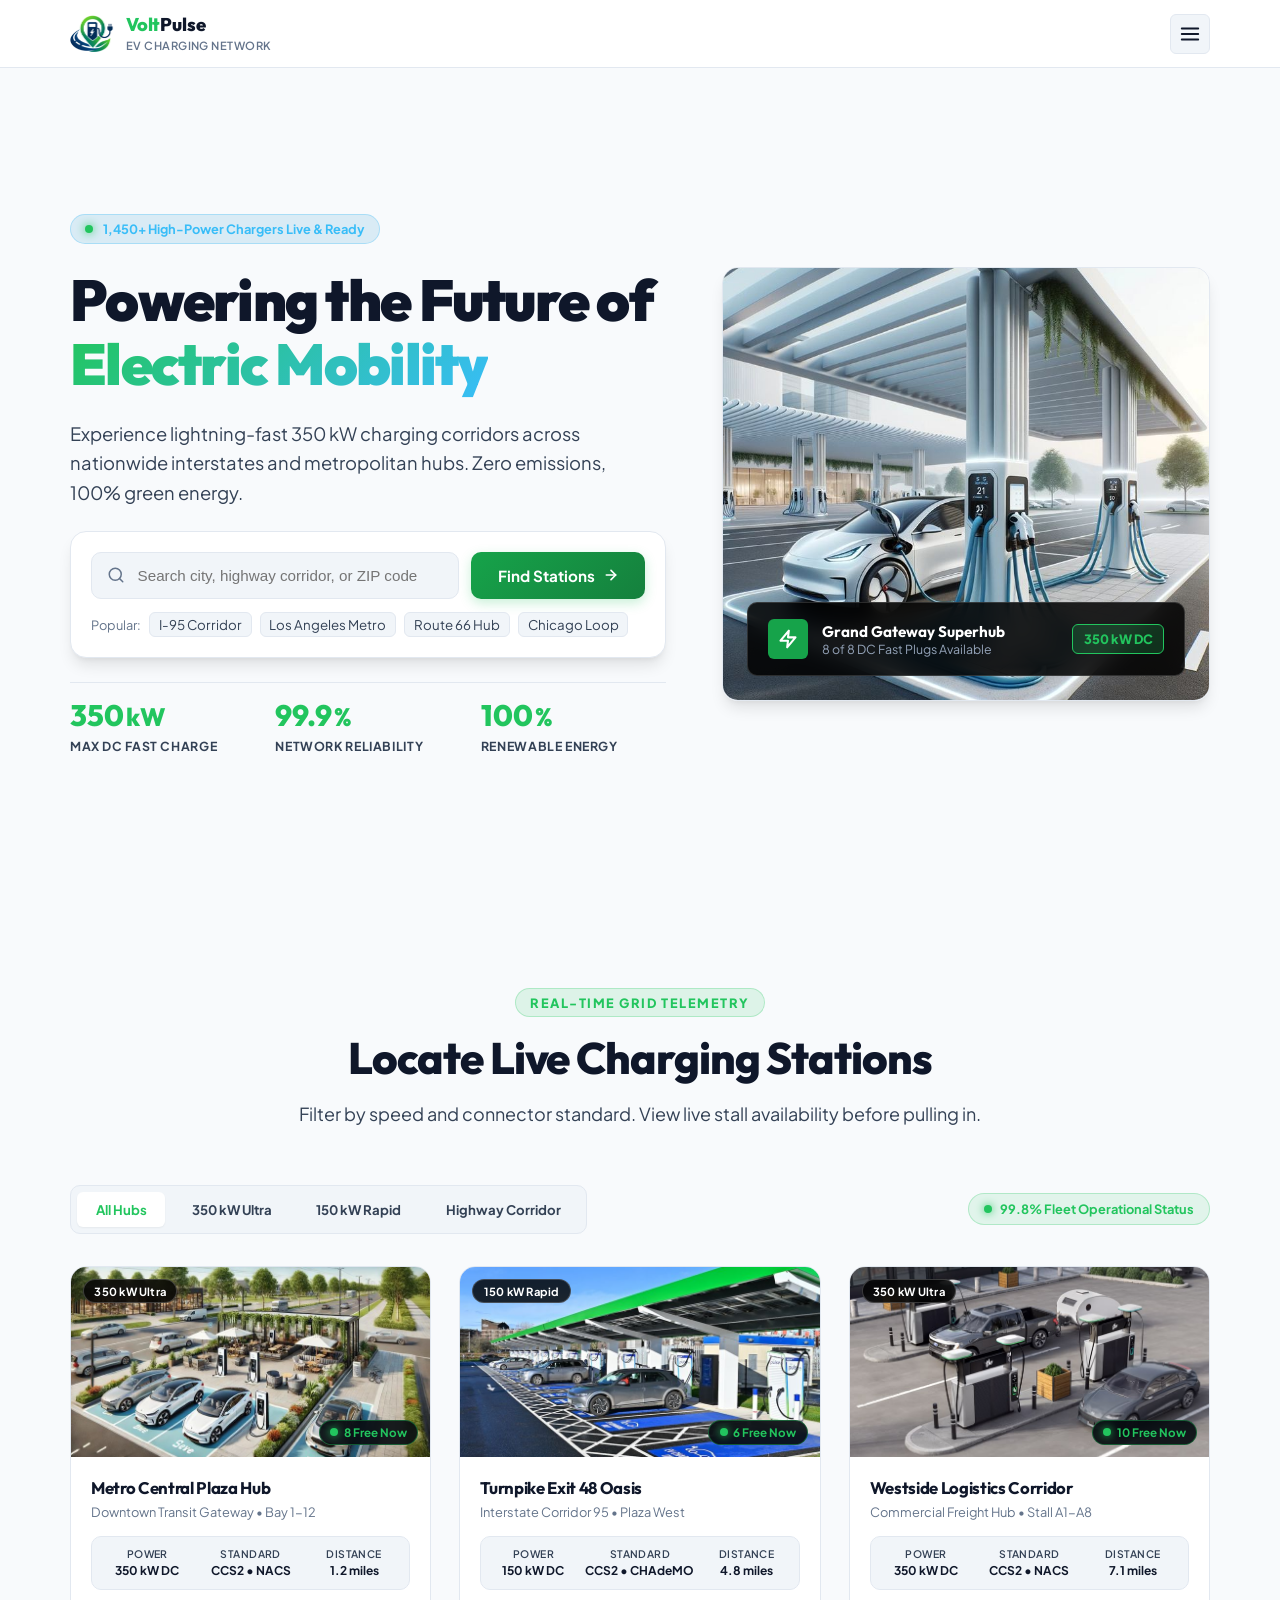
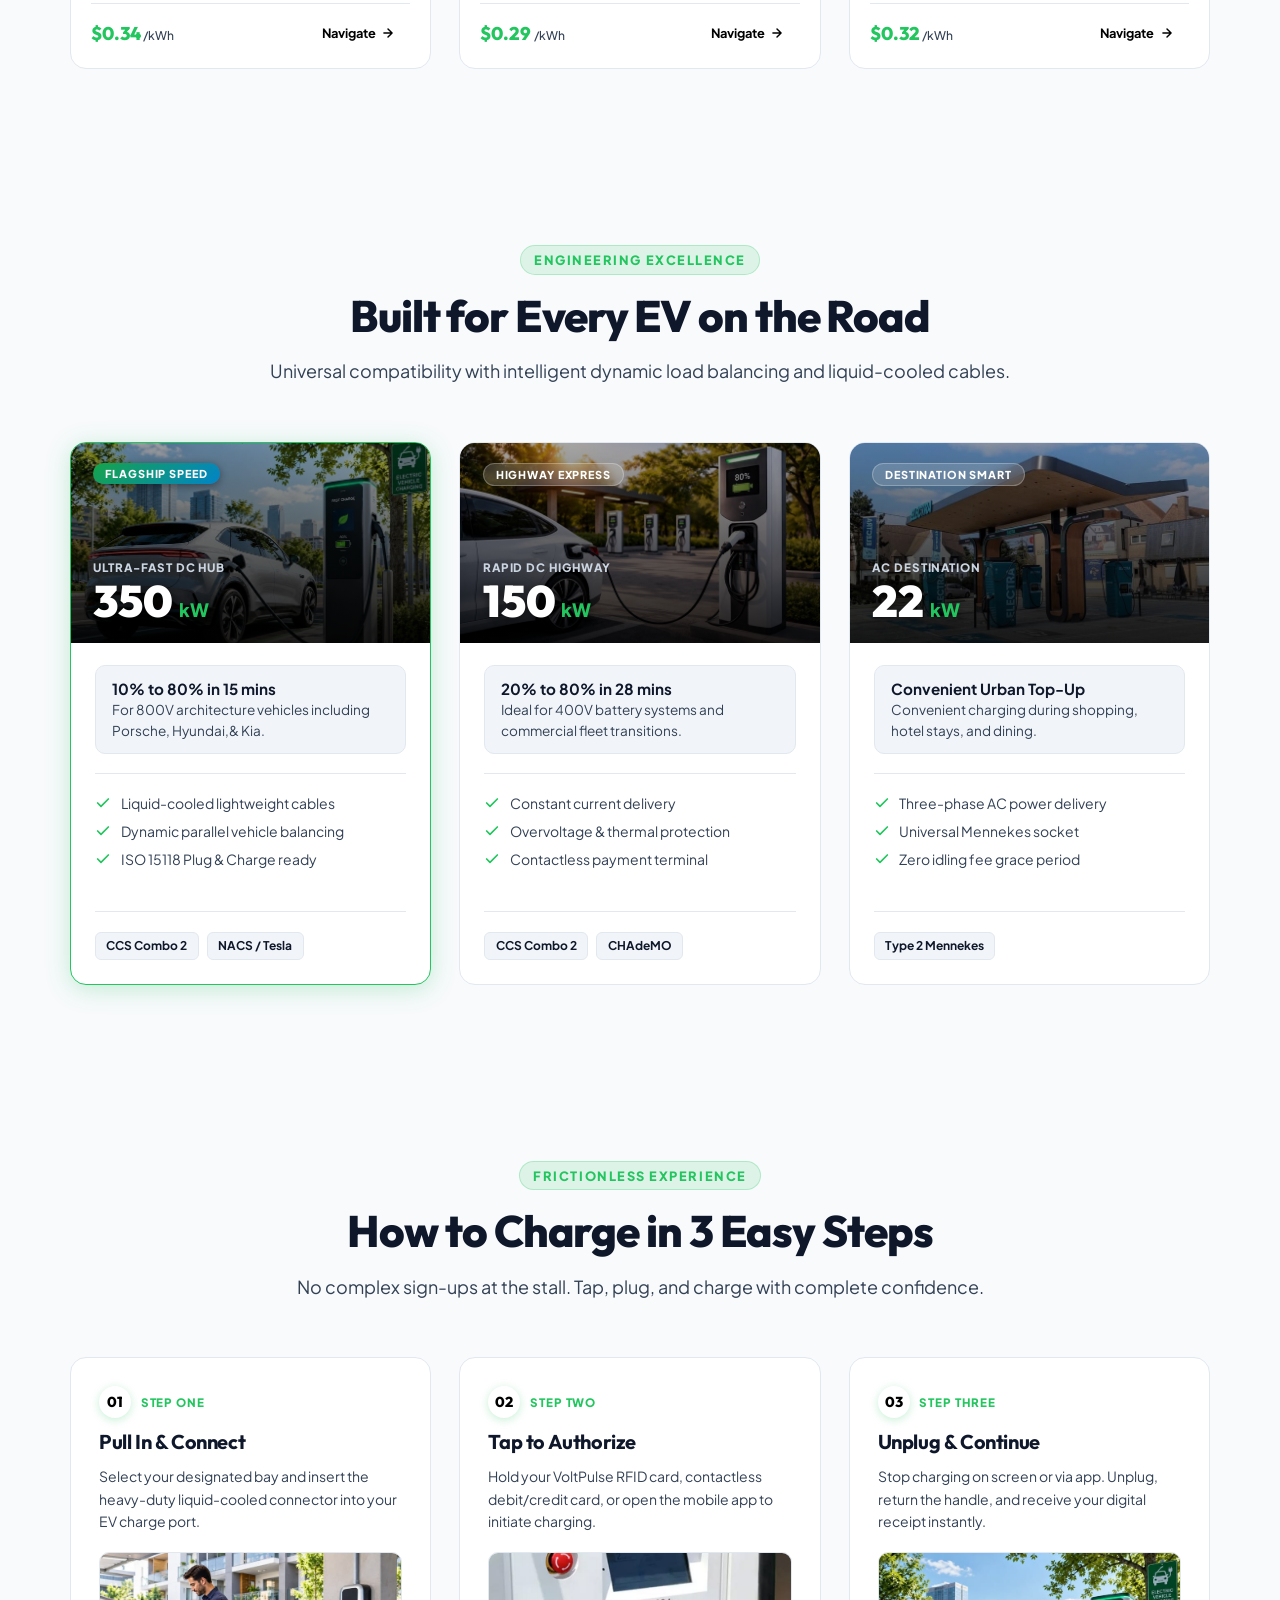
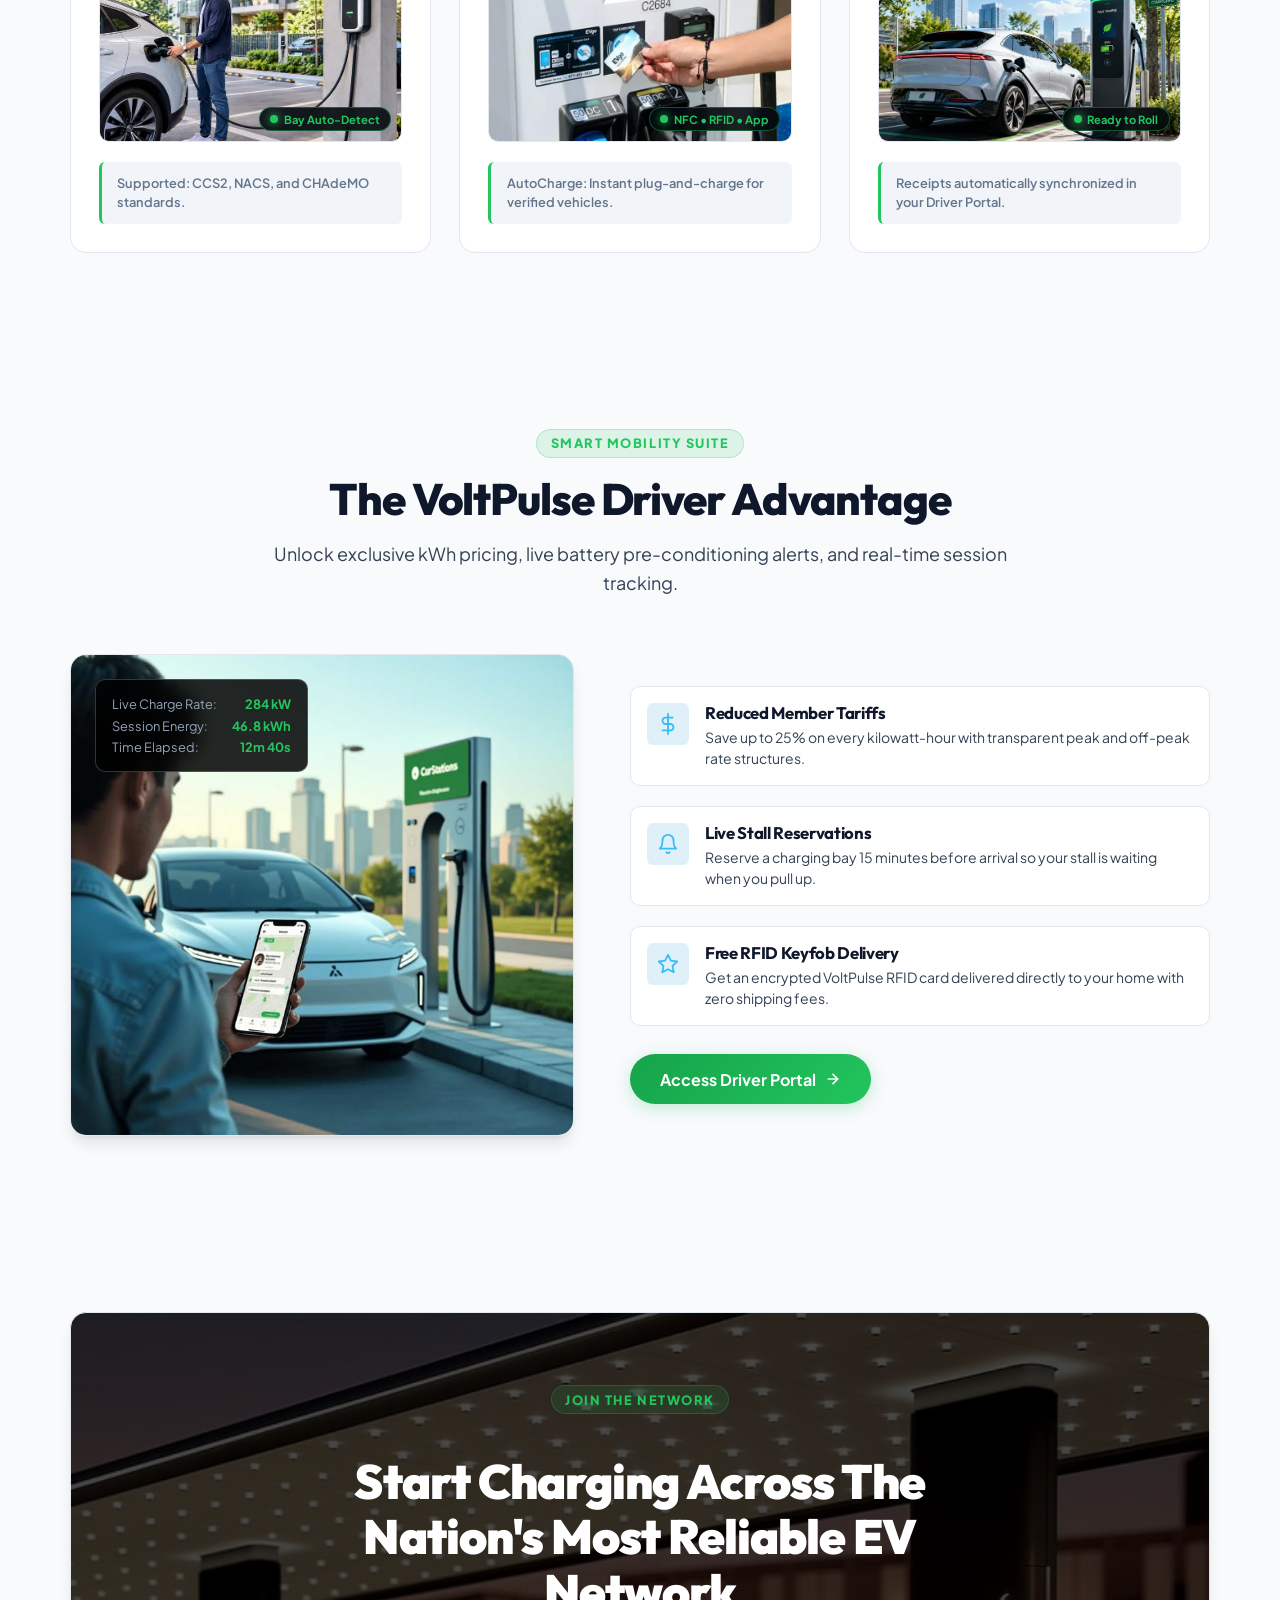
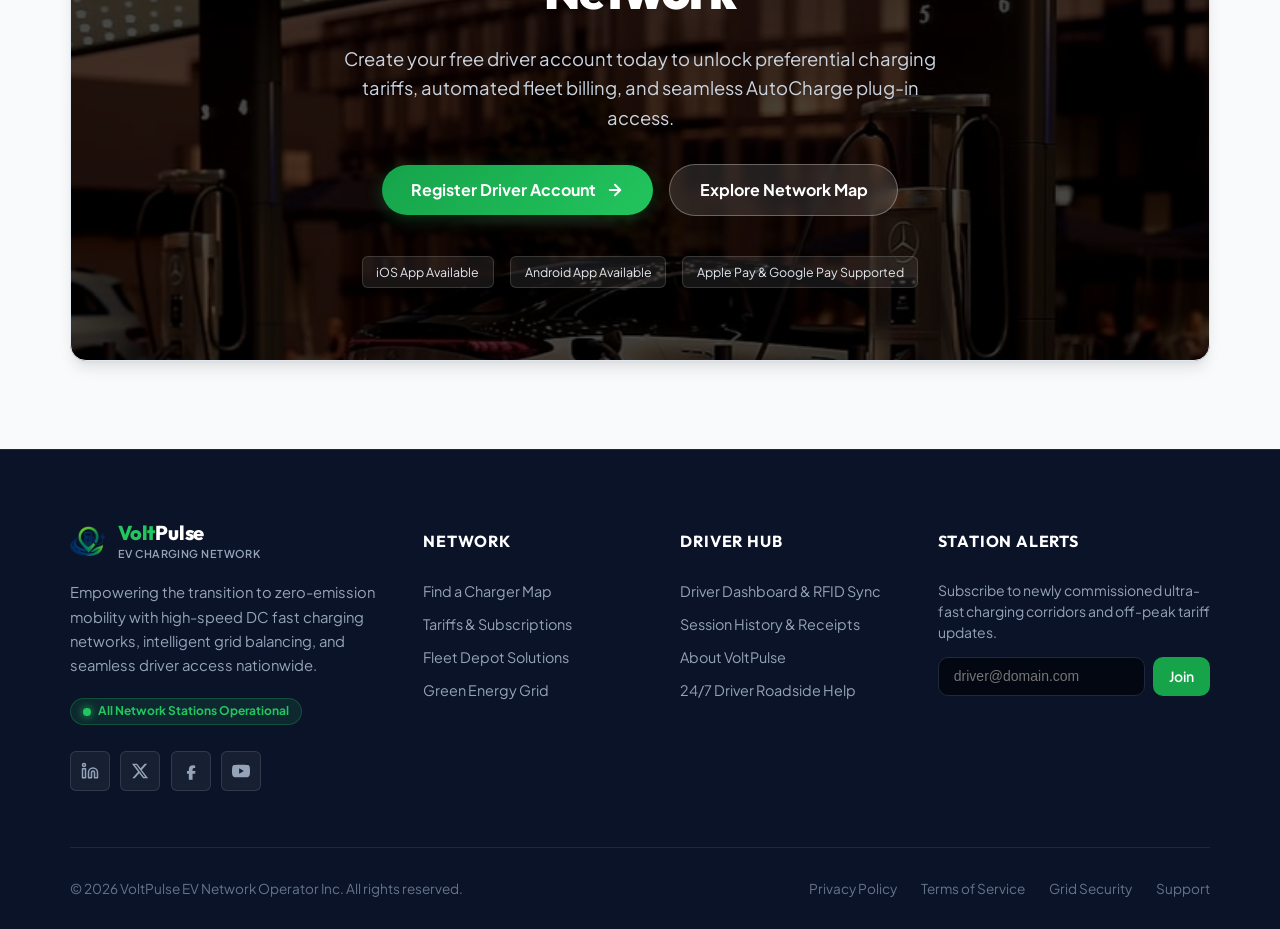
==== commit 70f17a5f: "update" ====
--- a/index.html
+++ b/index.html
@@ -626,26 +626,6 @@
           </article>
         </div>
 
-
-        <!-- Station Action Strip -->
-        <div class="station-action-strip">
-          <div class="station-action-info">
-            <svg width="20" height="20" viewBox="0 0 24 24" fill="none" stroke="currentColor" stroke-width="2"
-              stroke-linecap="round" stroke-linejoin="round" class="text-primary" aria-hidden="true">
-              <circle cx="12" cy="12" r="10" />
-              <path d="M12 6v6l4 2" />
-            </svg>
-            <span>Live telemetry refreshes every 15 seconds across all 50,000+ DC high-power dispensers</span>
-          </div>
-          <div class="station-action-buttons">
-            <a href="find-charger.html" class="cta-secondary-btn">
-              <span>View Full Interactive Map</span>
-            </a>
-            <a href="dashboard.html" class="cta-primary-btn">
-              <span>Open Driver Dashboard</span>
-            </a>
-          </div>
-        </div>
       </div>
     </section>
 
--- a/assets/css/style.css
+++ b/assets/css/style.css
@@ -49,6 +49,7 @@
   --shadow-lg: 0 10px 15px -3px rgba(0, 0, 0, 0.1), 0 4px 6px -4px rgba(0, 0, 0, 0.08);
 
   --header-height: 68px;
+  --inner-hero-height: 480px;
   --container-max-width: 1180px;
   --container-padding: 1.25rem;
   --transition-fast: 150ms ease;
@@ -592,6 +593,30 @@
   transform: translateX(0);
 }
 
+@media (min-width: 1377px) {
+  .mobile-drawer,
+  .mobile-drawer.open {
+    display: none !important;
+    visibility: hidden !important;
+    pointer-events: none !important;
+    transform: translateX(100%) !important;
+    opacity: 0 !important;
+  }
+
+  [dir="rtl"] .mobile-drawer,
+  [dir="rtl"] .mobile-drawer.open {
+    transform: translateX(-100%) !important;
+  }
+
+  .mobile-drawer-overlay,
+  .mobile-drawer-overlay.open {
+    display: none !important;
+    visibility: hidden !important;
+    pointer-events: none !important;
+    opacity: 0 !important;
+  }
+}
+
 .drawer-header {
   padding: 1.25rem;
   border-bottom: 1px solid var(--border-color);
@@ -1166,11 +1191,14 @@
  * ------------------------------------------------------------- */
 .hero-section {
   position: relative;
-  min-height: calc(90vh - var(--header-height));
-  display: flex;
-  align-items: center;
-  padding: 4rem 0 5rem;
+  min-height: calc(100vh - var(--header-height));
+  min-height: calc(100dvh - var(--header-height));
+  display: flex;
+  align-items: center;
+  justify-content: center;
+  padding: clamp(2rem, 4vh, 3.5rem) 0;
   background-color: var(--bg-main);
+  box-sizing: border-box;
 }
 
 .hero-grid {
@@ -1385,7 +1413,7 @@
 
 .hero-img {
   width: 100%;
-  height: 480px;
+  height: clamp(380px, 48vh, 480px);
   object-fit: cover;
   display: block;
 }
@@ -2384,13 +2412,15 @@
 /* Home 2 Hero: Full-Width Cinematic Glass Overlay */
 .home2-hero-section {
   position: relative;
-  min-height: calc(88vh - var(--header-height));
+  min-height: calc(100vh - var(--header-height));
+  min-height: calc(100dvh - var(--header-height));
   display: flex;
   align-items: center;
   justify-content: center;
-  padding: 6rem 0;
+  padding: clamp(2.5rem, 5vh, 4.5rem) 0;
   background-color: #0b0f17;
   overflow: hidden;
+  box-sizing: border-box;
 }
 
 .home2-hero-backdrop {
@@ -5362,21 +5392,16 @@
 
 .page-inner-hero {
   position: relative;
-  min-height: 480px;
+  height: var(--inner-hero-height);
+  min-height: var(--inner-hero-height);
   display: flex;
   align-items: center;
   justify-content: center;
-  padding: 5rem 1.5rem;
+  padding: 2.5rem 1.5rem;
   background-color: #0b0f17;
   overflow: hidden;
   border-bottom: 1px solid var(--border-color);
-}
-
-@media (min-width: 992px) {
-  .page-inner-hero {
-    height: 480px;
-    min-height: 480px;
-  }
+  box-sizing: border-box;
 }
 
 .page-inner-backdrop {
@@ -5448,12 +5473,12 @@
 
 .page-inner-title {
   font-family: var(--font-display);
-  font-size: clamp(2.2rem, 4.5vw, 3.4rem);
+  font-size: clamp(1.95rem, 3.8vw, 2.9rem);
   font-weight: 900;
   color: #ffffff;
-  line-height: 1.12;
+  line-height: 1.15;
   letter-spacing: -0.025em;
-  margin-bottom: 1.15rem;
+  margin-bottom: 0.85rem;
   text-align: center;
   text-shadow: 0 3px 18px rgba(0, 0, 0, 0.85), 0 1px 4px rgba(0, 0, 0, 0.7);
 }
@@ -5466,11 +5491,11 @@
 }
 
 .page-inner-desc {
-  font-size: clamp(1rem, 1.8vw, 1.15rem);
+  font-size: clamp(0.95rem, 1.5vw, 1.08rem);
   color: #f1f5f9;
-  line-height: 1.65;
+  line-height: 1.55;
   max-width: 740px;
-  margin: 0 auto 1.5rem auto;
+  margin: 0 auto 1.25rem auto;
   text-align: center;
   text-shadow: 0 2px 12px rgba(0, 0, 0, 0.9);
   font-weight: 500;
@@ -5573,15 +5598,15 @@
   display: flex;
   align-items: center;
   justify-content: center;
-  gap: 2.25rem;
+  gap: 2rem;
   background-color: rgba(15, 23, 42, 0.65);
   border: 1px solid rgba(255, 255, 255, 0.18);
   border-radius: var(--radius-lg);
-  padding: 1rem 2.25rem;
+  padding: 0.75rem 2rem;
   backdrop-filter: blur(10px);
   -webkit-backdrop-filter: blur(10px);
   box-shadow: 0 8px 24px rgba(0, 0, 0, 0.35);
-  margin-bottom: 0.5rem;
+  margin-bottom: 0;
   flex-wrap: wrap;
 }
 
@@ -5625,7 +5650,7 @@
   justify-content: center;
   gap: 1rem;
   flex-wrap: wrap;
-  margin-bottom: 1.35rem;
+  margin-bottom: 0.85rem;
 }
 
 .contact-quick-badges-centered {
--- a/assets/css/responsive.css
+++ b/assets/css/responsive.css
@@ -23,6 +23,31 @@
   }
 }
 
+/* Strictly hide mobile menu drawer & overlay on Desktop (> 1376px) */
+@media (min-width: 1377px) {
+  .mobile-drawer,
+  .mobile-drawer.open {
+    display: none !important;
+    visibility: hidden !important;
+    pointer-events: none !important;
+    transform: translateX(100%) !important;
+    opacity: 0 !important;
+  }
+
+  [dir="rtl"] .mobile-drawer,
+  [dir="rtl"] .mobile-drawer.open {
+    transform: translateX(-100%) !important;
+  }
+
+  .mobile-drawer-overlay,
+  .mobile-drawer-overlay.open {
+    display: none !important;
+    visibility: hidden !important;
+    pointer-events: none !important;
+    opacity: 0 !important;
+  }
+}
+
 /* Medium Desktop & Tablet Landscape (<= 1040px - handles 1032px) */
 @media (max-width: 1040px) {
   .hub-list-column {
@@ -279,12 +304,16 @@
 
 /* Medium Devices (<= 768px) */
 @media (max-width: 768px) {
+  :root {
+    --header-height: 60px;
+  }
+
   .site-header {
-    height: 60px;
+    height: var(--header-height);
   }
 
   body {
-    padding-top: 60px;
+    padding-top: var(--header-height);
   }
 
   .header-container,
@@ -304,6 +333,13 @@
 
   .hero-section {
     padding: 2.5rem 0 3.5rem;
+    min-height: calc(100vh - var(--header-height));
+    min-height: calc(100dvh - var(--header-height));
+  }
+
+  .home2-hero-section {
+    min-height: calc(100vh - var(--header-height));
+    min-height: calc(100dvh - var(--header-height));
   }
 
   .hero-search-form {
@@ -491,7 +527,7 @@
   }
 
   .connector-quad-grid {
-    grid-template-columns: repeat(2, 1fr);
+    grid-template-columns: 1fr;
     gap: 1.25rem;
   }
 
@@ -2046,8 +2082,10 @@
 /* Page Inner Hero Responsive */
 @media (max-width: 768px) {
   .page-inner-hero {
-    min-height: 430px;
-    padding: 4rem 1rem 3rem;
+    height: var(--inner-hero-height);
+    min-height: var(--inner-hero-height);
+    padding: 2rem 1rem;
+    box-sizing: border-box;
   }
 
   .about-hero-stats-row {
@@ -2055,10 +2093,10 @@
     flex-direction: row;
     align-items: center;
     justify-content: center;
-    gap: 1.75rem;
-    padding: 1.25rem 2rem;
+    gap: 1.25rem;
+    padding: 0.65rem 1.25rem;
     width: fit-content;
-    margin: 0 auto 2.5rem;
+    margin: 0 auto;
   }
 
   .about-hero-stat-divider {
